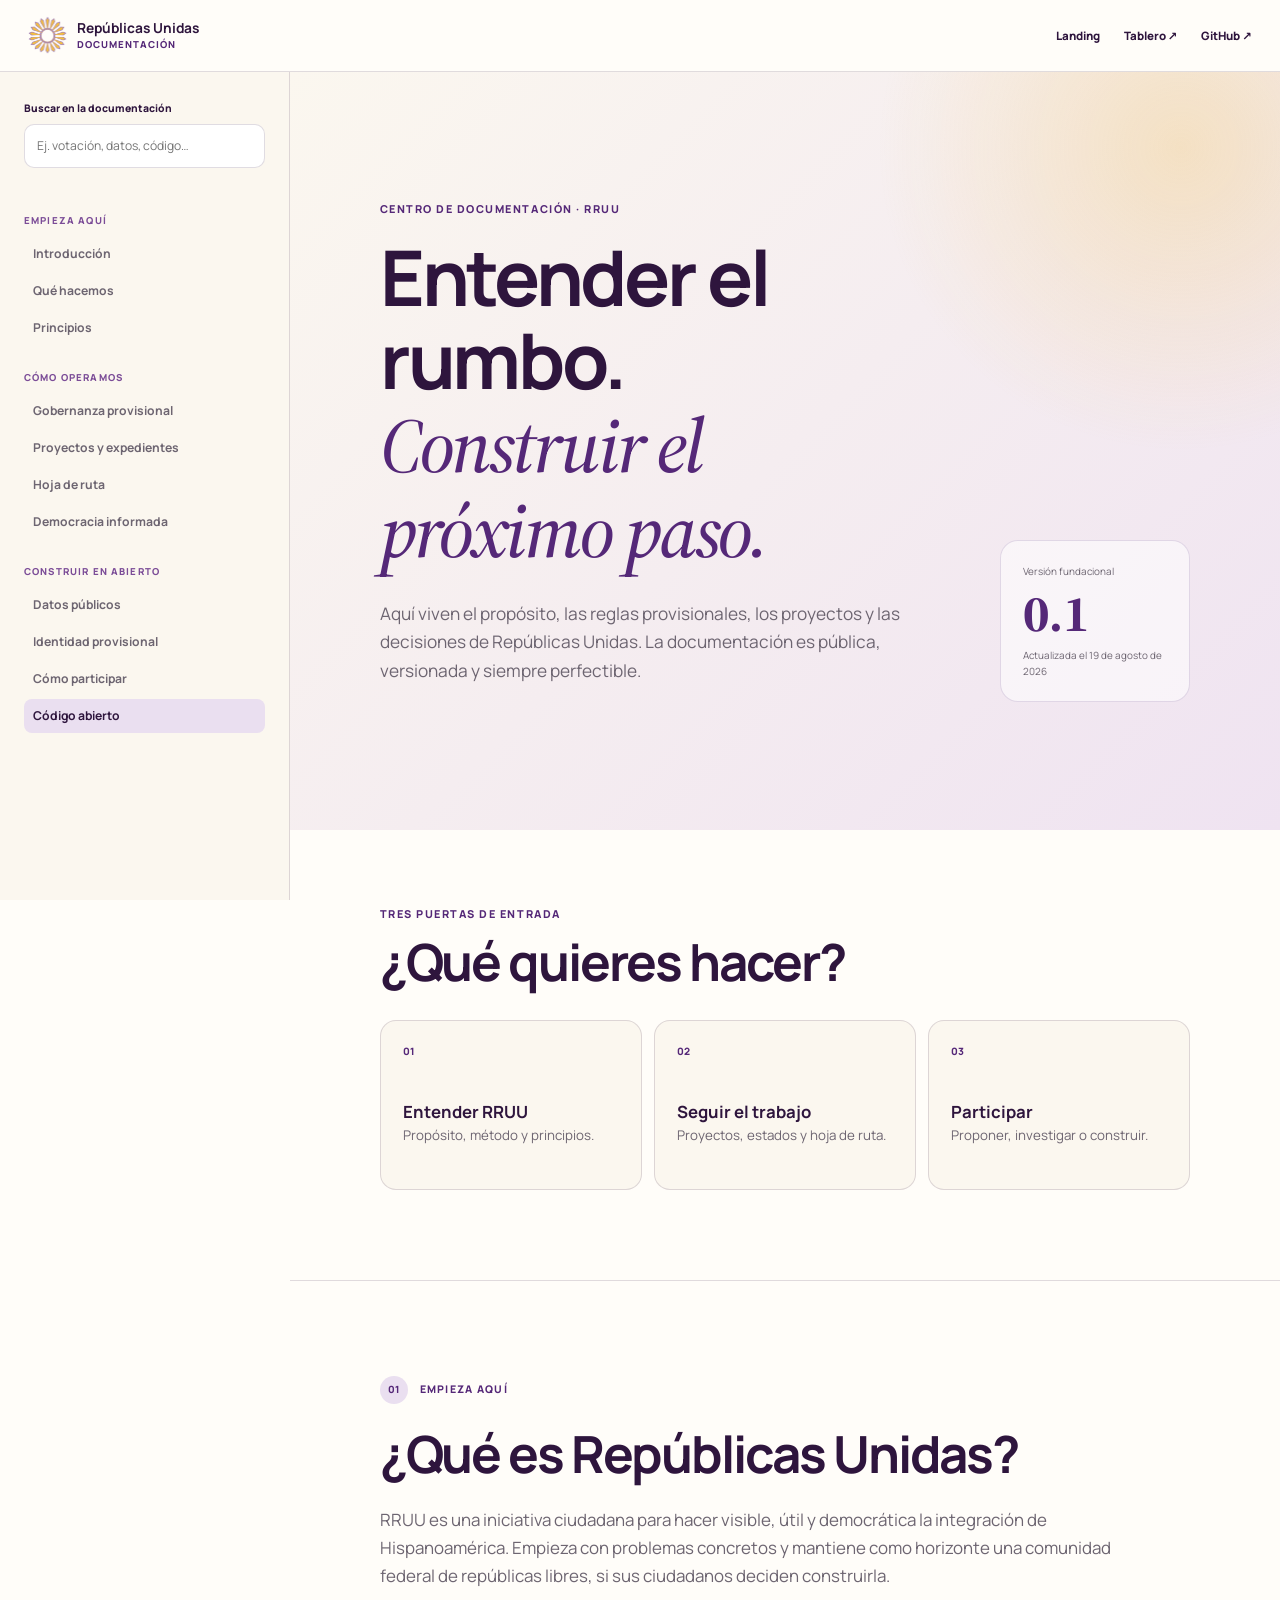
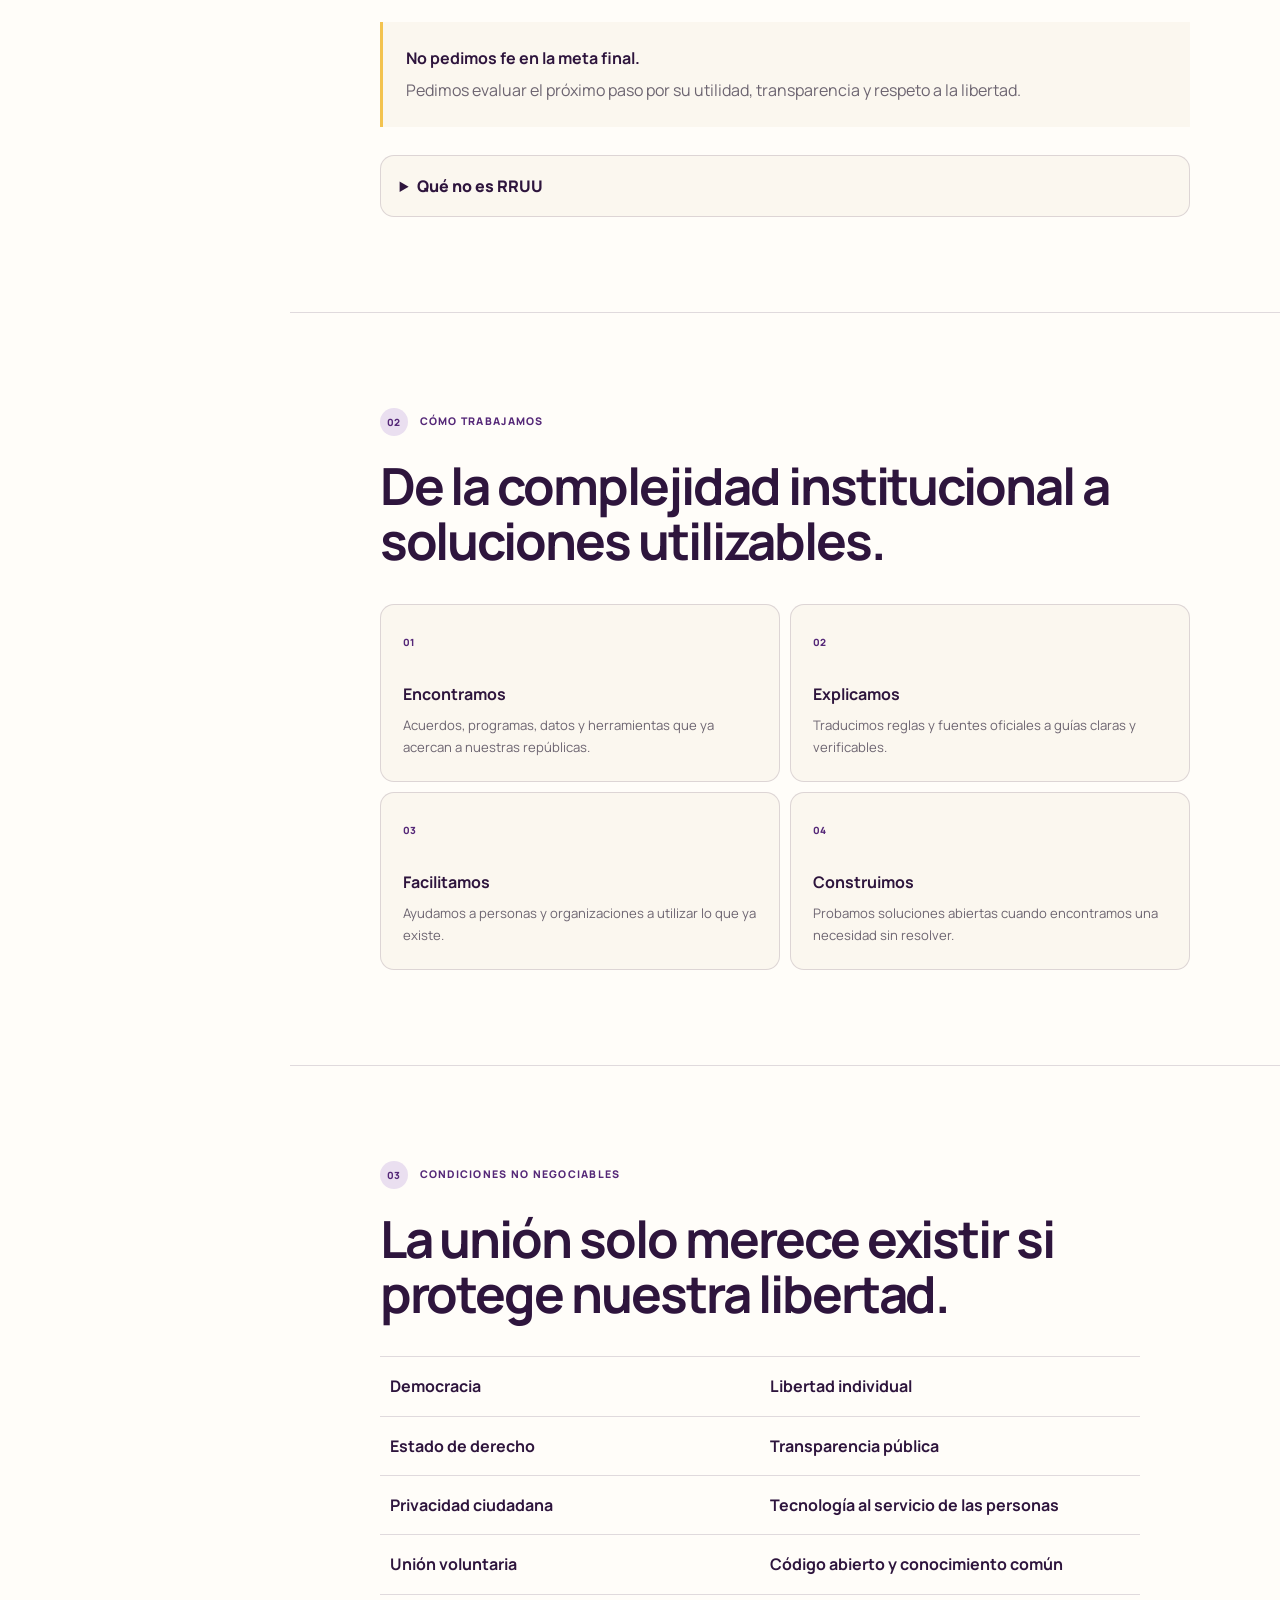
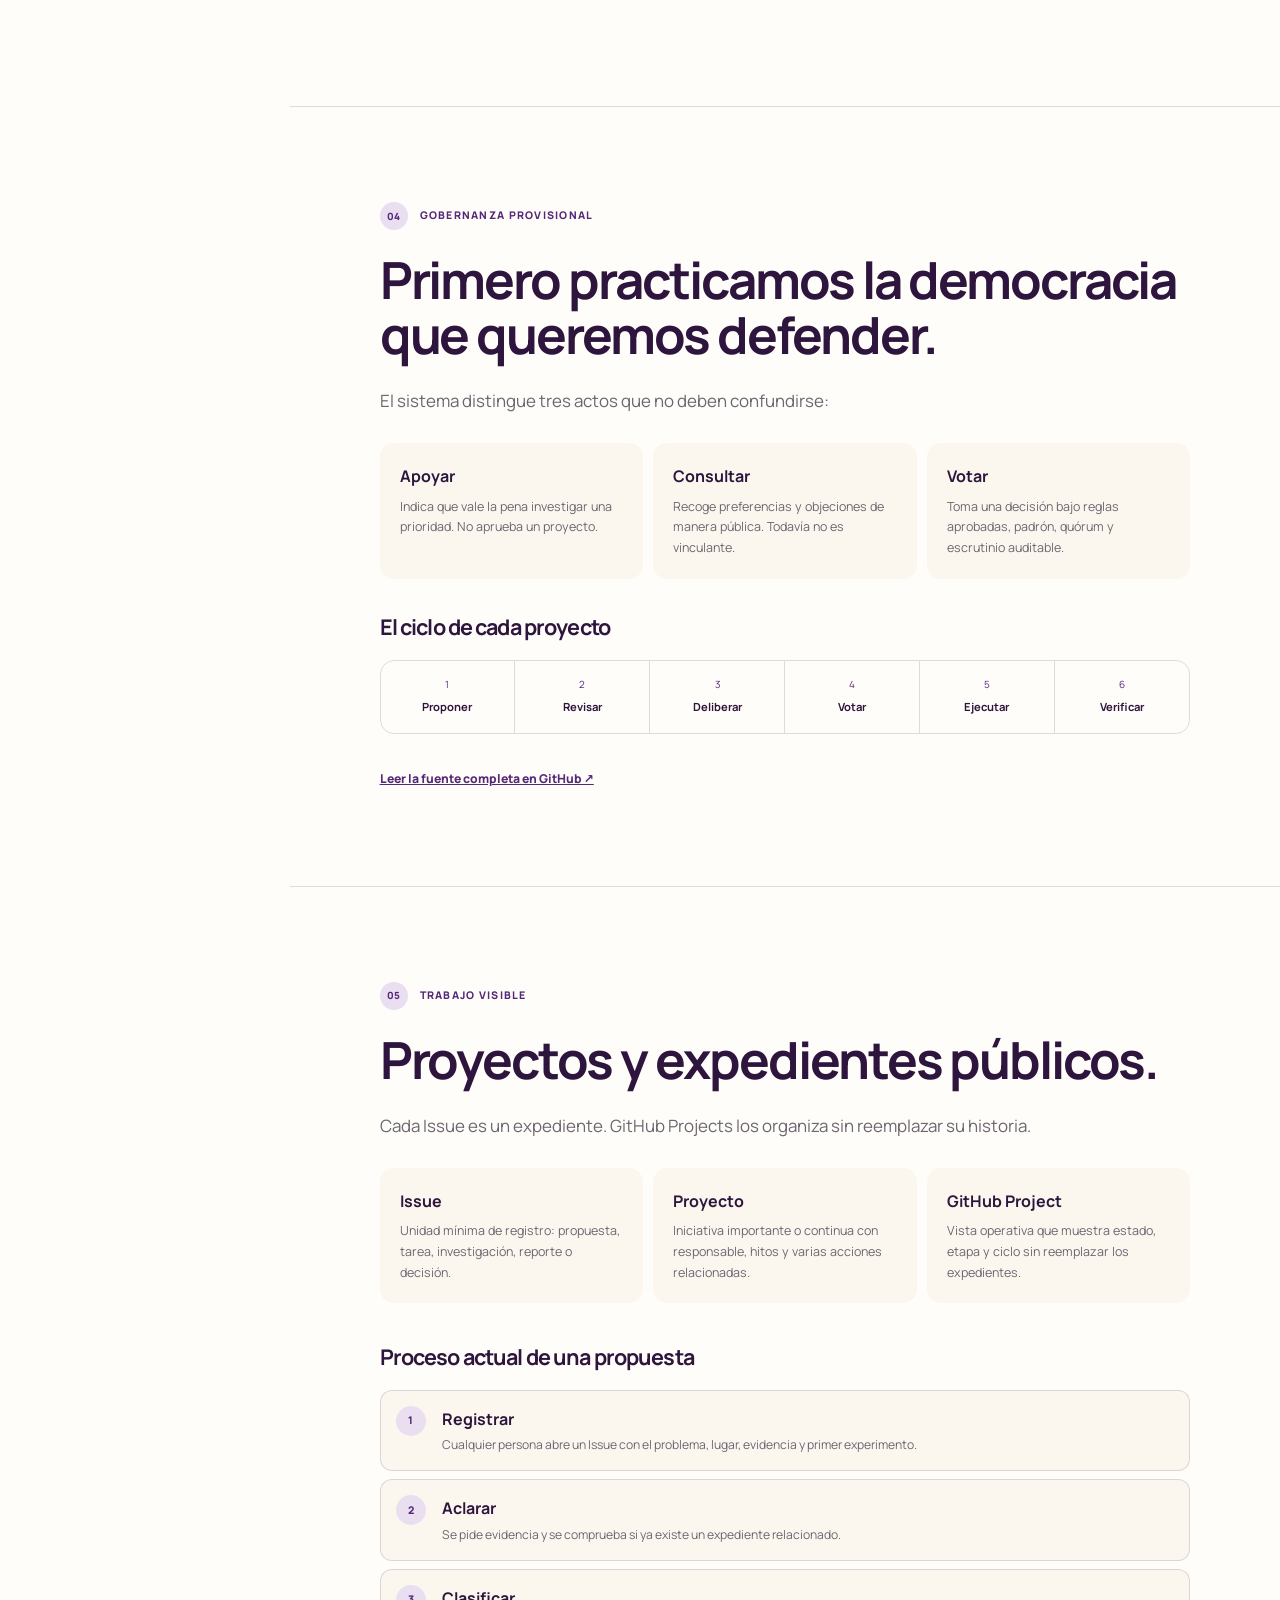
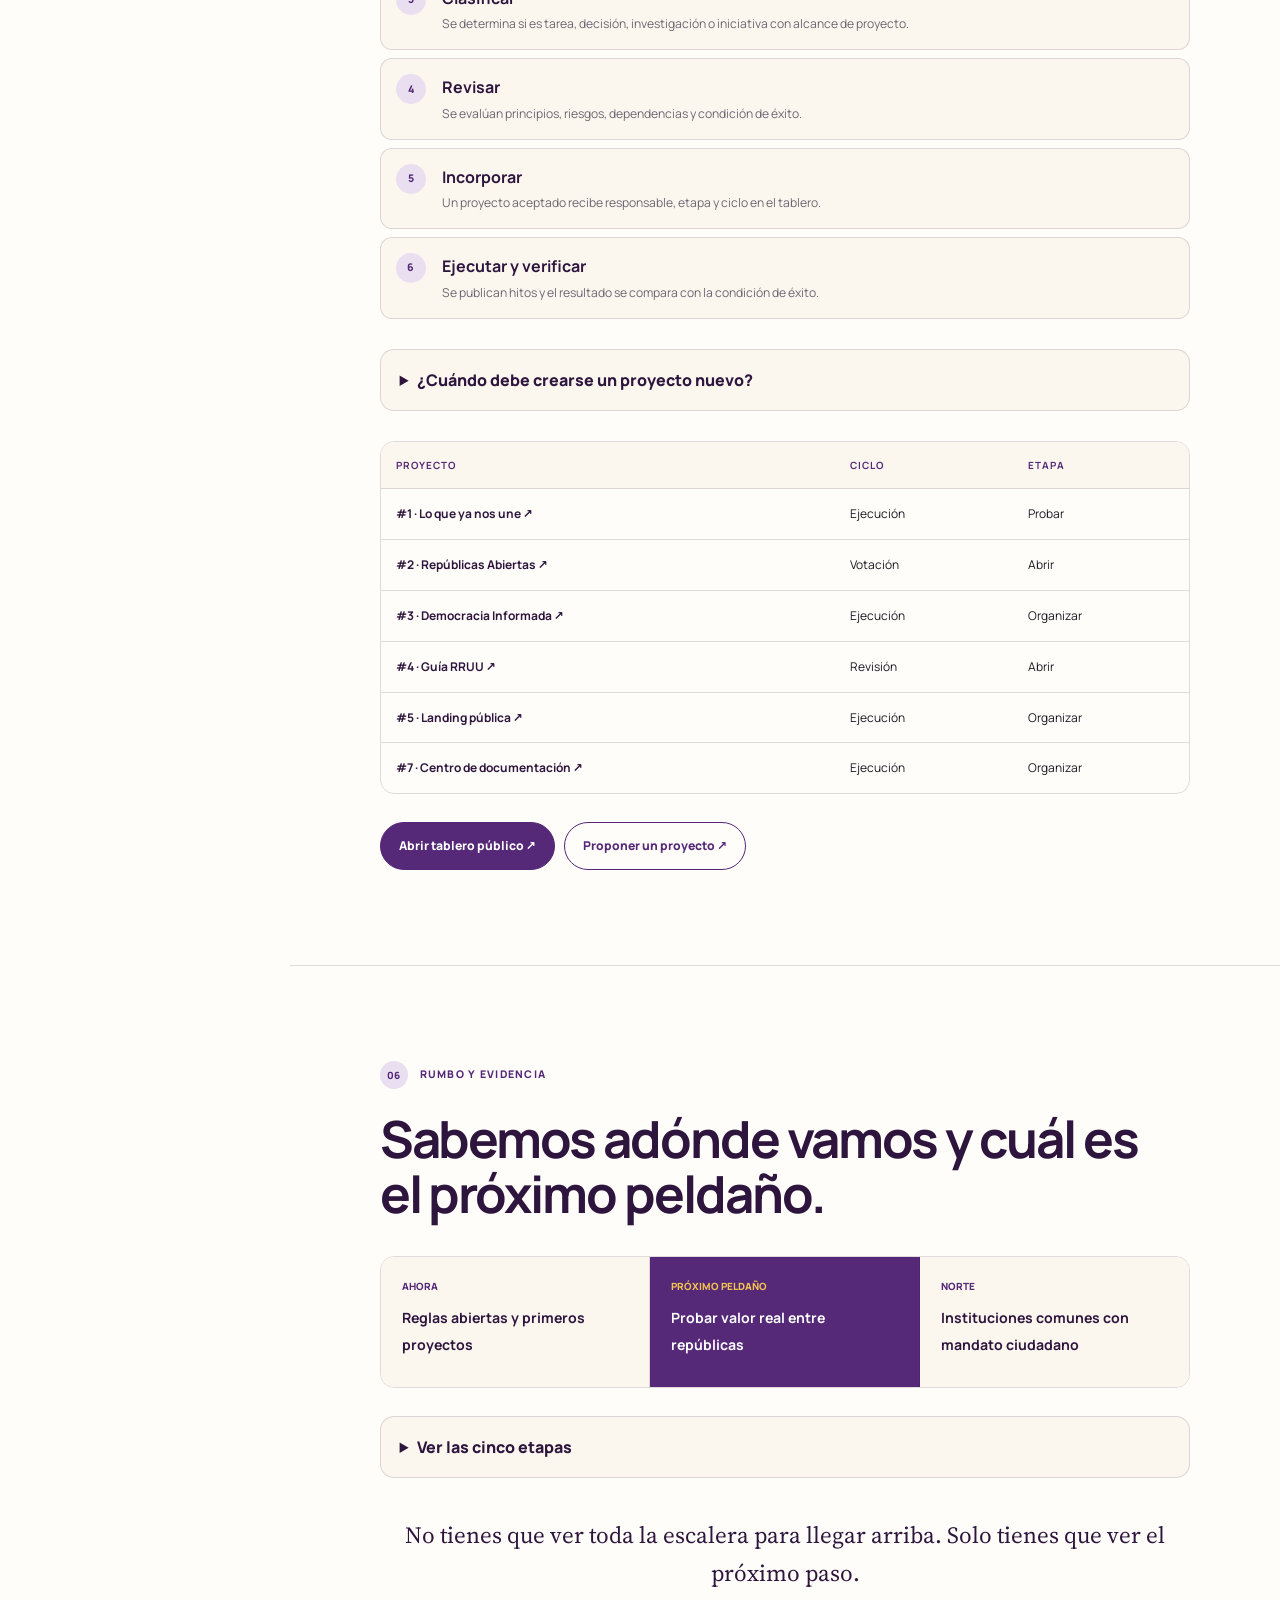
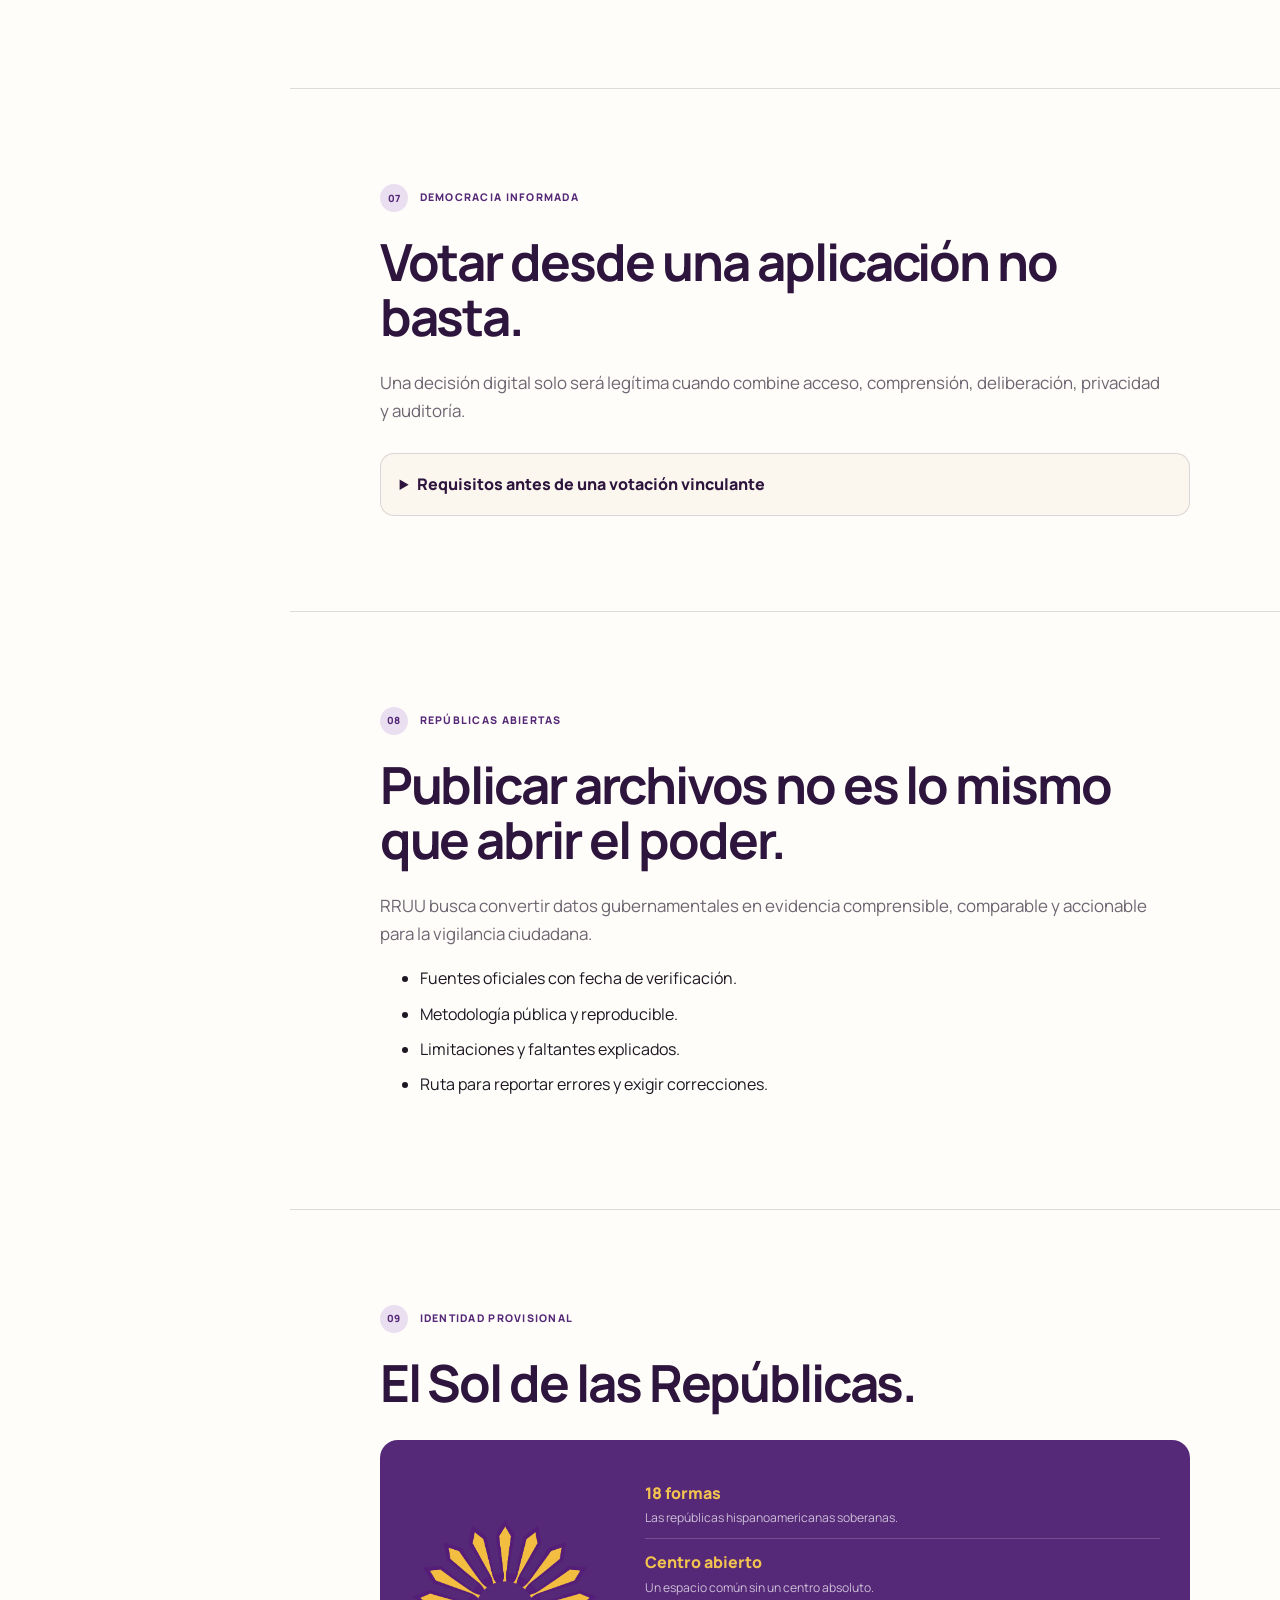
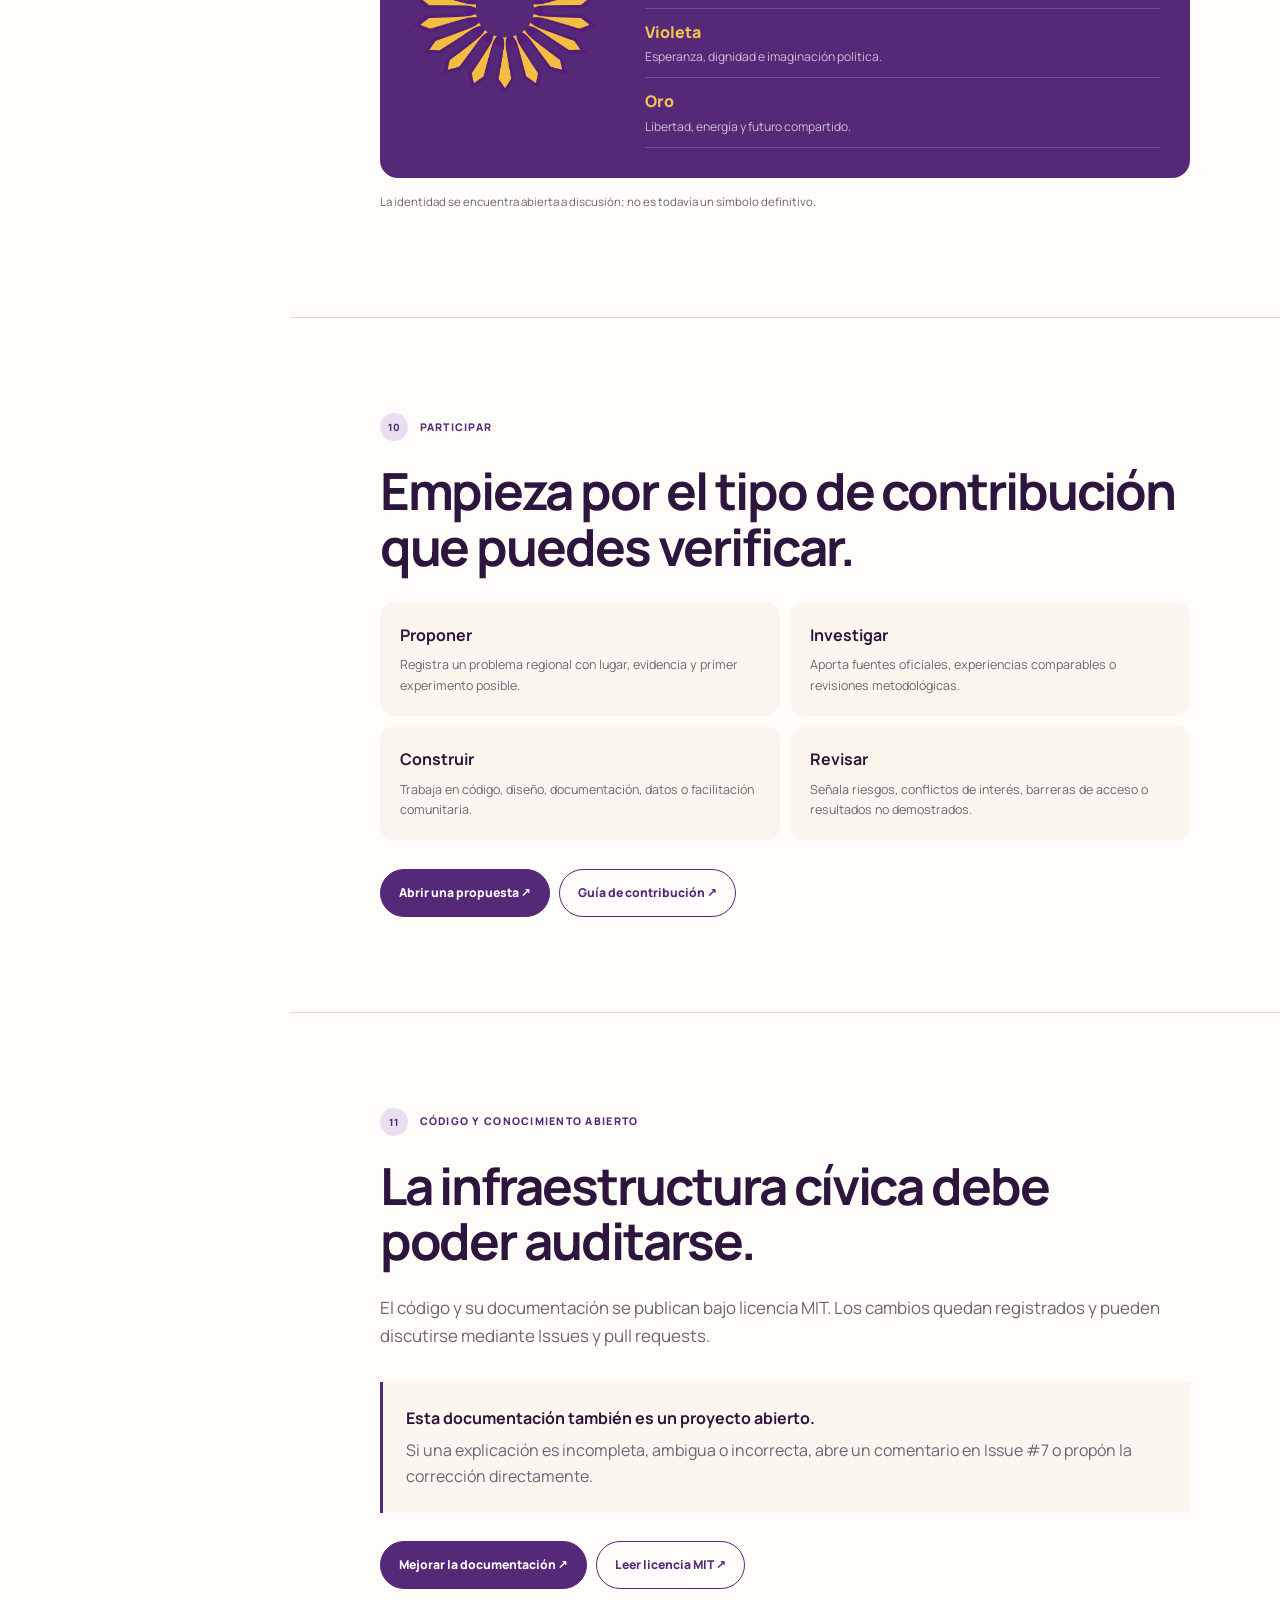
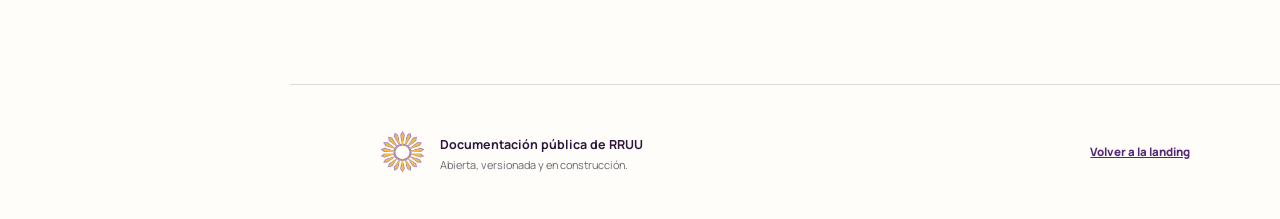
==== docs/index.html @ 78703eac "Publicar centro documental y proceso de propuestas" ====
<!doctype html>
<html lang="es">
  <head>
    <meta charset="UTF-8" />
    <meta name="viewport" content="width=device-width, initial-scale=1.0" />
    <meta name="description" content="Documentación pública de Repúblicas Unidas: propósito, gobernanza, proyectos, hoja de ruta y formas de participar." />
    <meta name="theme-color" content="#552878" />
    <title>Documentación — Repúblicas Unidas</title>
    <link rel="icon" href="../assets/sol-de-las-republicas.png" />
    <link rel="preconnect" href="https://fonts.googleapis.com" />
    <link rel="preconnect" href="https://fonts.gstatic.com" crossorigin />
    <link href="https://fonts.googleapis.com/css2?family=Manrope:wght@400;500;600;700;800&family=Source+Serif+4:opsz,wght@8..60,500;8..60,600&display=swap" rel="stylesheet" />
    <link rel="stylesheet" href="styles.css" />
  </head>
  <body>
    <a class="skip-link" href="#documento">Saltar a la documentación</a>

    <header class="docs-header">
      <a class="brand" href="../" aria-label="Repúblicas Unidas, volver al inicio">
        <img src="../assets/sol-de-las-republicas.png" alt="" />
        <span><strong>Repúblicas Unidas</strong><small>Documentación</small></span>
      </a>
      <nav aria-label="Enlaces globales">
        <a href="../">Landing</a>
        <a href="https://github.com/orgs/republicasunidas/projects/2" target="_blank" rel="noreferrer">Tablero ↗</a>
        <a href="https://github.com/republicasunidas/republicas-unidas" target="_blank" rel="noreferrer">GitHub ↗</a>
      </nav>
    </header>

    <div class="docs-layout">
      <aside class="docs-sidebar" aria-label="Navegación de documentación">
        <label class="search-box" for="docs-search">
          <span>Buscar en la documentación</span>
          <input id="docs-search" type="search" placeholder="Ej. votación, datos, código…" autocomplete="off" />
        </label>
        <p class="search-status" data-search-status aria-live="polite"></p>

        <button class="docs-nav-toggle" type="button" aria-expanded="false" aria-controls="docs-nav">Explorar temas <span>⌄</span></button>

        <nav id="docs-nav" class="docs-nav">
          <div>
            <span>Empieza aquí</span>
            <a href="#introduccion">Introducción</a>
            <a href="#metodo">Qué hacemos</a>
            <a href="#principios">Principios</a>
          </div>
          <div>
            <span>Cómo operamos</span>
            <a href="#gobernanza">Gobernanza provisional</a>
            <a href="#proyectos">Proyectos y expedientes</a>
            <a href="#hoja-ruta">Hoja de ruta</a>
            <a href="#democracia">Democracia informada</a>
          </div>
          <div>
            <span>Construir en abierto</span>
            <a href="#datos">Datos públicos</a>
            <a href="#identidad">Identidad provisional</a>
            <a href="#participar">Cómo participar</a>
            <a href="#codigo-abierto">Código abierto</a>
          </div>
        </nav>
      </aside>

      <main id="documento" class="docs-main">
        <section class="docs-hero">
          <div>
            <p class="eyebrow">Centro de documentación · RRUU</p>
            <h1>Entender el rumbo.<br /><em>Construir el próximo paso.</em></h1>
            <p>
              Aquí viven el propósito, las reglas provisionales, los proyectos y las decisiones de
              Repúblicas Unidas. La documentación es pública, versionada y siempre perfectible.
            </p>
          </div>
          <div class="docs-version">
            <span>Versión fundacional</span>
            <strong>0.1</strong>
            <small>Actualizada el 19 de agosto de 2026</small>
          </div>
        </section>

        <section class="quick-start" aria-labelledby="quick-title">
          <div class="section-heading">
            <p class="eyebrow">Tres puertas de entrada</p>
            <h2 id="quick-title">¿Qué quieres hacer?</h2>
          </div>
          <div class="quick-grid">
            <a href="#introduccion"><span>01</span><strong>Entender RRUU</strong><small>Propósito, método y principios.</small></a>
            <a href="#proyectos"><span>02</span><strong>Seguir el trabajo</strong><small>Proyectos, estados y hoja de ruta.</small></a>
            <a href="#participar"><span>03</span><strong>Participar</strong><small>Proponer, investigar o construir.</small></a>
          </div>
        </section>

        <div class="no-results" data-no-results hidden>
          <strong>No encontramos ese término.</strong>
          <p>Prueba con “proyectos”, “votación”, “datos”, “libertad” o “GitHub”.</p>
        </div>

        <article id="introduccion" class="doc-section" data-doc-section>
          <div class="doc-kicker"><span>01</span><p>Empieza aquí</p></div>
          <h2>¿Qué es Repúblicas Unidas?</h2>
          <p class="doc-lede">
            RRUU es una iniciativa ciudadana para hacer visible, útil y democrática la integración
            de Hispanoamérica. Empieza con problemas concretos y mantiene como horizonte una
            comunidad federal de repúblicas libres, si sus ciudadanos deciden construirla.
          </p>
          <div class="callout">
            <strong>No pedimos fe en la meta final.</strong>
            <p>Pedimos evaluar el próximo paso por su utilidad, transparencia y respeto a la libertad.</p>
          </div>
          <details>
            <summary>Qué no es RRUU</summary>
            <div>
              <p>No es un partido político, un gobierno paralelo ni una campaña para imponer una identidad única.</p>
              <p>No pretende borrar las naciones existentes. Cualquier unión futura debe ser voluntaria, constitucional y ratificada democráticamente.</p>
            </div>
          </details>
        </article>

        <article id="metodo" class="doc-section" data-doc-section>
          <div class="doc-kicker"><span>02</span><p>Cómo trabajamos</p></div>
          <h2>De la complejidad institucional a soluciones utilizables.</h2>
          <div class="method-list">
            <div><span>01</span><strong>Encontramos</strong><p>Acuerdos, programas, datos y herramientas que ya acercan a nuestras repúblicas.</p></div>
            <div><span>02</span><strong>Explicamos</strong><p>Traducimos reglas y fuentes oficiales a guías claras y verificables.</p></div>
            <div><span>03</span><strong>Facilitamos</strong><p>Ayudamos a personas y organizaciones a utilizar lo que ya existe.</p></div>
            <div><span>04</span><strong>Construimos</strong><p>Probamos soluciones abiertas cuando encontramos una necesidad sin resolver.</p></div>
          </div>
        </article>

        <article id="principios" class="doc-section" data-doc-section>
          <div class="doc-kicker"><span>03</span><p>Condiciones no negociables</p></div>
          <h2>La unión solo merece existir si protege nuestra libertad.</h2>
          <ul class="principle-grid">
            <li>Democracia</li><li>Libertad individual</li><li>Estado de derecho</li>
            <li>Transparencia pública</li><li>Privacidad ciudadana</li>
            <li>Tecnología al servicio de las personas</li><li>Unión voluntaria</li>
            <li>Código abierto y conocimiento común</li>
          </ul>
        </article>

        <article id="gobernanza" class="doc-section" data-doc-section>
          <div class="doc-kicker"><span>04</span><p>Gobernanza provisional</p></div>
          <h2>Primero practicamos la democracia que queremos defender.</h2>
          <p class="doc-lede">El sistema distingue tres actos que no deben confundirse:</p>
          <div class="definition-grid">
            <div><strong>Apoyar</strong><p>Indica que vale la pena investigar una prioridad. No aprueba un proyecto.</p></div>
            <div><strong>Consultar</strong><p>Recoge preferencias y objeciones de manera pública. Todavía no es vinculante.</p></div>
            <div><strong>Votar</strong><p>Toma una decisión bajo reglas aprobadas, padrón, quórum y escrutinio auditable.</p></div>
          </div>
          <h3>El ciclo de cada proyecto</h3>
          <ol class="lifecycle">
            <li><span>1</span><strong>Proponer</strong></li><li><span>2</span><strong>Revisar</strong></li>
            <li><span>3</span><strong>Deliberar</strong></li><li><span>4</span><strong>Votar</strong></li>
            <li><span>5</span><strong>Ejecutar</strong></li><li><span>6</span><strong>Verificar</strong></li>
          </ol>
          <a class="source-link" href="https://github.com/republicasunidas/republicas-unidas/blob/main/GOVERNANCE.md" target="_blank" rel="noreferrer">Leer la fuente completa en GitHub ↗</a>
        </article>

        <article id="proyectos" class="doc-section" data-doc-section>
          <div class="doc-kicker"><span>05</span><p>Trabajo visible</p></div>
          <h2>Proyectos y expedientes públicos.</h2>
          <p class="doc-lede">Cada Issue es un expediente. GitHub Projects los organiza sin reemplazar su historia.</p>
          <div class="definition-grid project-definitions">
            <div><strong>Issue</strong><p>Unidad mínima de registro: propuesta, tarea, investigación, reporte o decisión.</p></div>
            <div><strong>Proyecto</strong><p>Iniciativa importante o continua con responsable, hitos y varias acciones relacionadas.</p></div>
            <div><strong>GitHub Project</strong><p>Vista operativa que muestra estado, etapa y ciclo sin reemplazar los expedientes.</p></div>
          </div>
          <h3>Proceso actual de una propuesta</h3>
          <ol class="proposal-process">
            <li><span>1</span><div><strong>Registrar</strong><p>Cualquier persona abre un Issue con el problema, lugar, evidencia y primer experimento.</p></div></li>
            <li><span>2</span><div><strong>Aclarar</strong><p>Se pide evidencia y se comprueba si ya existe un expediente relacionado.</p></div></li>
            <li><span>3</span><div><strong>Clasificar</strong><p>Se determina si es tarea, decisión, investigación o iniciativa con alcance de proyecto.</p></div></li>
            <li><span>4</span><div><strong>Revisar</strong><p>Se evalúan principios, riesgos, dependencias y condición de éxito.</p></div></li>
            <li><span>5</span><div><strong>Incorporar</strong><p>Un proyecto aceptado recibe responsable, etapa y ciclo en el tablero.</p></div></li>
            <li><span>6</span><div><strong>Ejecutar y verificar</strong><p>Se publican hitos y el resultado se compara con la condición de éxito.</p></div></li>
          </ol>
          <details>
            <summary>¿Cuándo debe crearse un proyecto nuevo?</summary>
            <div>
              <p><strong>Sí:</strong> cuando la iniciativa es importante o continua, reúne varias tareas o participantes, requiere coordinación o mantenimiento, o debe formar parte visible de la hoja de ruta.</p>
              <p><strong>No:</strong> para una corrección editorial, un error aislado, una pregunta pequeña o una mejora de una sola entrega. Ese trabajo permanece como Issue o sub-issue del proyecto existente.</p>
              <p>El número automático del Issue es el identificador público. No usamos una numeración paralela.</p>
            </div>
          </details>
          <div class="project-table-wrap">
            <table>
              <thead><tr><th>Proyecto</th><th>Ciclo</th><th>Etapa</th></tr></thead>
              <tbody>
                <tr><td><a href="https://github.com/republicasunidas/republicas-unidas/issues/1" target="_blank" rel="noreferrer">#1 · Lo que ya nos une ↗</a></td><td>Ejecución</td><td>Probar</td></tr>
                <tr><td><a href="https://github.com/republicasunidas/republicas-unidas/issues/2" target="_blank" rel="noreferrer">#2 · Repúblicas Abiertas ↗</a></td><td>Votación</td><td>Abrir</td></tr>
                <tr><td><a href="https://github.com/republicasunidas/republicas-unidas/issues/3" target="_blank" rel="noreferrer">#3 · Democracia Informada ↗</a></td><td>Ejecución</td><td>Organizar</td></tr>
                <tr><td><a href="https://github.com/republicasunidas/republicas-unidas/issues/4" target="_blank" rel="noreferrer">#4 · Guía RRUU ↗</a></td><td>Revisión</td><td>Abrir</td></tr>
                <tr><td><a href="https://github.com/republicasunidas/republicas-unidas/issues/5" target="_blank" rel="noreferrer">#5 · Landing pública ↗</a></td><td>Ejecución</td><td>Organizar</td></tr>
                <tr><td><a href="https://github.com/republicasunidas/republicas-unidas/issues/7" target="_blank" rel="noreferrer">#7 · Centro de documentación ↗</a></td><td>Ejecución</td><td>Organizar</td></tr>
              </tbody>
            </table>
          </div>
          <div class="doc-actions">
            <a class="button primary" href="https://github.com/orgs/republicasunidas/projects/2" target="_blank" rel="noreferrer">Abrir tablero público ↗</a>
            <a class="button secondary" href="https://github.com/republicasunidas/republicas-unidas/issues/new?template=project-proposal.yml" target="_blank" rel="noreferrer">Proponer un proyecto ↗</a>
          </div>
        </article>

        <article id="hoja-ruta" class="doc-section" data-doc-section>
          <div class="doc-kicker"><span>06</span><p>Rumbo y evidencia</p></div>
          <h2>Sabemos adónde vamos y cuál es el próximo peldaño.</h2>
          <div class="direction-strip">
            <div><span>Ahora</span><strong>Reglas abiertas y primeros proyectos</strong></div>
            <div><span>Próximo peldaño</span><strong>Probar valor real entre repúblicas</strong></div>
            <div><span>Norte</span><strong>Instituciones comunes con mandato ciudadano</strong></div>
          </div>
          <details>
            <summary>Ver las cinco etapas</summary>
            <div class="stage-list">
              <p><strong>1 · Organizar.</strong> Comunidad, reglas y primera decisión verificable.</p>
              <p><strong>2 · Probar.</strong> Integración práctica que personas reales puedan utilizar.</p>
              <p><strong>3 · Abrir.</strong> Datos y tecnología convertidos en infraestructura cívica.</p>
              <p><strong>4 · Conectar.</strong> Equipos, corredores e instituciones adoptando soluciones probadas.</p>
              <p><strong>5 · Decidir.</strong> Los ciudadanos deciden libremente cuánto quieren compartir.</p>
            </div>
          </details>
          <blockquote>No tienes que ver toda la escalera para llegar arriba. Solo tienes que ver el próximo paso.</blockquote>
        </article>

        <article id="democracia" class="doc-section" data-doc-section>
          <div class="doc-kicker"><span>07</span><p>Democracia informada</p></div>
          <h2>Votar desde una aplicación no basta.</h2>
          <p class="doc-lede">Una decisión digital solo será legítima cuando combine acceso, comprensión, deliberación, privacidad y auditoría.</p>
          <details>
            <summary>Requisitos antes de una votación vinculante</summary>
            <ul>
              <li>Definición pública de quién puede votar.</li>
              <li>Identidad verificable con mínima exposición de datos.</li>
              <li>Informe neutral sobre alcance, alternativas, costos y riesgos.</li>
              <li>Periodo de deliberación y mecanismo de apelación.</li>
              <li>Quórum, umbral y fecha de cierre conocidos de antemano.</li>
              <li>Escrutinio auditable y publicación de resultados agregados.</li>
            </ul>
          </details>
        </article>

        <article id="datos" class="doc-section" data-doc-section>
          <div class="doc-kicker"><span>08</span><p>Repúblicas Abiertas</p></div>
          <h2>Publicar archivos no es lo mismo que abrir el poder.</h2>
          <p class="doc-lede">RRUU busca convertir datos gubernamentales en evidencia comprensible, comparable y accionable para la vigilancia ciudadana.</p>
          <ul>
            <li>Fuentes oficiales con fecha de verificación.</li>
            <li>Metodología pública y reproducible.</li>
            <li>Limitaciones y faltantes explicados.</li>
            <li>Ruta para reportar errores y exigir correcciones.</li>
          </ul>
        </article>

        <article id="identidad" class="doc-section" data-doc-section>
          <div class="doc-kicker"><span>09</span><p>Identidad provisional</p></div>
          <h2>El Sol de las Repúblicas.</h2>
          <div class="identity-doc">
            <img src="../assets/sol-de-las-republicas.png" alt="Emblema geométrico provisional de dieciocho formas" />
            <dl>
              <div><dt>18 formas</dt><dd>Las repúblicas hispanoamericanas soberanas.</dd></div>
              <div><dt>Centro abierto</dt><dd>Un espacio común sin un centro absoluto.</dd></div>
              <div><dt>Violeta</dt><dd>Esperanza, dignidad e imaginación política.</dd></div>
              <div><dt>Oro</dt><dd>Libertad, energía y futuro compartido.</dd></div>
            </dl>
          </div>
          <p class="note">La identidad se encuentra abierta a discusión; no es todavía un símbolo definitivo.</p>
        </article>

        <article id="participar" class="doc-section" data-doc-section>
          <div class="doc-kicker"><span>10</span><p>Participar</p></div>
          <h2>Empieza por el tipo de contribución que puedes verificar.</h2>
          <div class="participation-grid">
            <div><strong>Proponer</strong><p>Registra un problema regional con lugar, evidencia y primer experimento posible.</p></div>
            <div><strong>Investigar</strong><p>Aporta fuentes oficiales, experiencias comparables o revisiones metodológicas.</p></div>
            <div><strong>Construir</strong><p>Trabaja en código, diseño, documentación, datos o facilitación comunitaria.</p></div>
            <div><strong>Revisar</strong><p>Señala riesgos, conflictos de interés, barreras de acceso o resultados no demostrados.</p></div>
          </div>
          <div class="doc-actions">
            <a class="button primary" href="https://github.com/republicasunidas/republicas-unidas/issues/new?template=project-proposal.yml" target="_blank" rel="noreferrer">Abrir una propuesta ↗</a>
            <a class="button secondary" href="https://github.com/republicasunidas/republicas-unidas/blob/main/CONTRIBUTING.md" target="_blank" rel="noreferrer">Guía de contribución ↗</a>
          </div>
        </article>

        <article id="codigo-abierto" class="doc-section" data-doc-section>
          <div class="doc-kicker"><span>11</span><p>Código y conocimiento abierto</p></div>
          <h2>La infraestructura cívica debe poder auditarse.</h2>
          <p class="doc-lede">El código y su documentación se publican bajo licencia MIT. Los cambios quedan registrados y pueden discutirse mediante Issues y pull requests.</p>
          <div class="callout source-callout">
            <strong>Esta documentación también es un proyecto abierto.</strong>
            <p>Si una explicación es incompleta, ambigua o incorrecta, abre un comentario en Issue #7 o propón la corrección directamente.</p>
          </div>
          <div class="doc-actions">
            <a class="button primary" href="https://github.com/republicasunidas/republicas-unidas/issues/7" target="_blank" rel="noreferrer">Mejorar la documentación ↗</a>
            <a class="button secondary" href="https://github.com/republicasunidas/republicas-unidas/blob/main/LICENSE" target="_blank" rel="noreferrer">Leer licencia MIT ↗</a>
          </div>
        </article>

        <footer class="docs-footer">
          <img src="../assets/sol-de-las-republicas.png" alt="" />
          <div><strong>Documentación pública de RRUU</strong><p>Abierta, versionada y en construcción.</p></div>
          <a href="../">Volver a la landing</a>
        </footer>
      </main>
    </div>

    <script src="script.js"></script>
  </body>
</html>
---- docs/styles.css ----
:root {
  --violet: #552878;
  --violet-dark: #2e153d;
  --violet-soft: #7b4c97;
  --gold: #f3c34f;
  --ivory: #fbf7ef;
  --paper: #fffdf9;
  --ink: #1c1722;
  --muted: #6d6571;
  --line: rgba(46, 21, 61, .15);
  --white: #fff;
  --sidebar: 290px;
  --header: 72px;
}

* { box-sizing: border-box; }
html { scroll-behavior: smooth; scroll-padding-top: 100px; }
body { margin: 0; background: var(--paper); color: var(--ink); font-family: "Manrope", system-ui, sans-serif; line-height: 1.65; }
a { color: inherit; }
img { max-width: 100%; display: block; }
h1, h2, h3, p { margin-top: 0; }
h1, h2, h3 { color: var(--violet-dark); line-height: 1.08; letter-spacing: -.04em; }
h1 { font-size: clamp(3rem, 6vw, 5.8rem); }
h2 { font-size: clamp(2rem, 4vw, 3.6rem); }
h3 { margin-top: 36px; font-size: 1.35rem; }

.skip-link { position: fixed; top: 10px; left: 10px; z-index: 100; padding: 10px 14px; border-radius: 8px; background: var(--gold); transform: translateY(-160%); }
.skip-link:focus { transform: translateY(0); }
.docs-header { position: fixed; z-index: 50; top: 0; left: 0; right: 0; height: var(--header); display: flex; align-items: center; justify-content: space-between; padding: 0 28px; border-bottom: 1px solid var(--line); background: rgba(255,253,249,.94); backdrop-filter: blur(16px); }
.brand { display: flex; align-items: center; gap: 10px; text-decoration: none; }
.brand img { width: 39px; height: 39px; object-fit: contain; }
.brand span { display: grid; line-height: 1.05; }
.brand strong { color: var(--violet-dark); font-size: .86rem; }
.brand small { margin-top: 4px; color: var(--violet); font-size: .6rem; font-weight: 800; letter-spacing: .1em; text-transform: uppercase; }
.docs-header nav { display: flex; align-items: center; gap: 24px; }
.docs-header nav a { color: var(--violet-dark); font-size: .72rem; font-weight: 800; text-decoration: none; }
.docs-header nav a:hover { color: var(--violet); }

.docs-layout { display: grid; grid-template-columns: var(--sidebar) minmax(0, 1fr); padding-top: var(--header); }
.docs-sidebar { position: sticky; top: var(--header); height: calc(100svh - var(--header)); padding: 28px 24px; overflow-y: auto; border-right: 1px solid var(--line); background: var(--ivory); }
.search-box span { display: block; margin-bottom: 7px; color: var(--violet-dark); font-size: .65rem; font-weight: 800; }
.search-box input { width: 100%; min-height: 44px; padding: 10px 12px; border: 1px solid var(--line); border-radius: 10px; background: var(--white); color: var(--ink); font: inherit; font-size: .76rem; }
.search-box input:focus { outline: 3px solid rgba(243,195,79,.5); border-color: var(--violet); }
.search-status { min-height: 18px; margin: 7px 0 20px; color: var(--muted); font-size: .65rem; }
.docs-nav-toggle { display: none; width: 100%; align-items: center; justify-content: space-between; min-height: 44px; padding: 10px 12px; border: 1px solid var(--line); border-radius: 10px; background: var(--white); color: var(--violet-dark); font: inherit; font-size: .74rem; font-weight: 800; }
.docs-nav { display: grid; gap: 25px; }
.docs-nav > div { display: grid; gap: 3px; }
.docs-nav span { margin-bottom: 5px; color: var(--violet-soft); font-size: .6rem; font-weight: 800; letter-spacing: .12em; text-transform: uppercase; }
.docs-nav a { padding: 7px 9px; border-radius: 8px; color: var(--muted); font-size: .76rem; font-weight: 700; text-decoration: none; }
.docs-nav a:hover, .docs-nav a.is-active { background: #eadff0; color: var(--violet-dark); }
.docs-nav a.is-hidden { display: none; }

.docs-main { min-width: 0; }
.docs-hero { display: grid; grid-template-columns: 1fr auto; align-items: end; gap: 70px; padding: clamp(80px, 10vw, 140px) clamp(28px, 7vw, 110px); background: radial-gradient(circle at 90% 10%, rgba(243,195,79,.28), transparent 27%), linear-gradient(135deg, var(--ivory), #efe3f1); }
.docs-hero > div:first-child { max-width: 900px; }
.eyebrow { color: var(--violet); font-size: .68rem; font-weight: 800; letter-spacing: .14em; text-transform: uppercase; }
.docs-hero h1 { margin: 18px 0 28px; }
.docs-hero h1 em { color: var(--violet); font-family: "Source Serif 4", Georgia, serif; font-weight: 500; }
.docs-hero > div:first-child > p:last-child { max-width: 740px; color: var(--muted); font-size: 1.08rem; }
.docs-version { width: 190px; padding: 22px; border: 1px solid rgba(85,40,120,.15); border-radius: 18px; background: rgba(255,255,255,.55); }
.docs-version span, .docs-version small { display: block; color: var(--muted); font-size: .62rem; }
.docs-version strong { display: block; margin: 8px 0; color: var(--violet); font-family: "Source Serif 4", serif; font-size: 3.2rem; line-height: 1; }

.quick-start, .doc-section, .no-results { max-width: 1040px; margin: 0 auto; padding-left: clamp(28px, 7vw, 90px); padding-right: clamp(28px, 7vw, 90px); }
.quick-start { padding-top: 75px; padding-bottom: 90px; border-bottom: 1px solid var(--line); }
.section-heading h2 { margin-bottom: 30px; }
.quick-grid { display: grid; grid-template-columns: repeat(3, 1fr); gap: 12px; }
.quick-grid a { display: grid; min-height: 170px; padding: 22px; border: 1px solid var(--line); border-radius: 16px; background: var(--ivory); text-decoration: none; transition: transform 160ms ease, border-color 160ms ease; }
.quick-grid a:hover { transform: translateY(-3px); border-color: var(--violet); }
.quick-grid span { color: var(--violet); font-size: .63rem; font-weight: 800; }
.quick-grid strong { align-self: end; color: var(--violet-dark); font-size: 1.05rem; }
.quick-grid small { color: var(--muted); }

.doc-section { padding-top: 95px; padding-bottom: 95px; border-bottom: 1px solid var(--line); }
.doc-section[hidden] { display: none; }
.doc-kicker { display: flex; align-items: center; gap: 12px; margin-bottom: 22px; }
.doc-kicker span { display: grid; place-items: center; width: 28px; height: 28px; border-radius: 50%; background: #eadff0; color: var(--violet); font-size: .62rem; font-weight: 800; }
.doc-kicker p { margin: 0; color: var(--violet); font-size: .66rem; font-weight: 800; letter-spacing: .12em; text-transform: uppercase; }
.doc-section > h2 { max-width: 800px; margin-bottom: 25px; }
.doc-lede { max-width: 780px; color: var(--muted); font-size: 1.06rem; }
.doc-section > ul { display: grid; gap: 9px; max-width: 760px; }
.callout { margin-top: 32px; padding: 23px; border-left: 3px solid var(--gold); background: var(--ivory); }
.callout strong { color: var(--violet-dark); }
.callout p { margin: 6px 0 0; color: var(--muted); }
.source-callout { border-color: var(--violet); }
details { margin-top: 28px; border: 1px solid var(--line); border-radius: 14px; background: var(--ivory); }
summary { padding: 17px 19px; color: var(--violet-dark); font-weight: 800; cursor: pointer; }
details > div, details > ul { margin: 0; padding: 0 20px 20px; color: var(--muted); }
blockquote { margin: 38px 0 0; color: var(--violet-dark); font-family: "Source Serif 4", serif; font-size: 1.45rem; text-align: center; }

.method-list { display: grid; grid-template-columns: 1fr 1fr; gap: 10px; margin-top: 35px; }
.method-list div { padding: 22px; border: 1px solid var(--line); border-radius: 14px; background: var(--ivory); }
.method-list span { color: var(--violet); font-size: .62rem; font-weight: 800; }
.method-list strong { display: block; margin: 28px 0 8px; color: var(--violet-dark); }
.method-list p { margin: 0; color: var(--muted); font-size: .82rem; }
.principle-grid { display: grid !important; grid-template-columns: 1fr 1fr; gap: 0 !important; margin-top: 35px; padding: 0; border-top: 1px solid var(--line); list-style: none; }
.principle-grid li { padding: 16px 10px; border-bottom: 1px solid var(--line); color: var(--violet-dark); font-weight: 700; }
.definition-grid, .participation-grid { display: grid; grid-template-columns: repeat(3, 1fr); gap: 10px; margin-top: 28px; }
.definition-grid div, .participation-grid div { padding: 20px; border-radius: 14px; background: var(--ivory); }
.definition-grid strong, .participation-grid strong { color: var(--violet-dark); }
.definition-grid p, .participation-grid p { margin: 7px 0 0; color: var(--muted); font-size: .78rem; }
.participation-grid { grid-template-columns: 1fr 1fr; }
.lifecycle { display: grid; grid-template-columns: repeat(6, 1fr); margin: 20px 0 30px; padding: 0; border: 1px solid var(--line); border-radius: 14px; list-style: none; overflow: hidden; }
.lifecycle li { padding: 15px 10px; border-right: 1px solid var(--line); text-align: center; }
.lifecycle li:last-child { border-right: 0; }
.lifecycle span { display: block; color: var(--violet); font-size: .62rem; }
.lifecycle strong { color: var(--violet-dark); font-size: .7rem; }
.source-link { color: var(--violet); font-size: .76rem; font-weight: 800; }
.project-table-wrap { margin-top: 30px; overflow-x: auto; border: 1px solid var(--line); border-radius: 14px; }
.project-definitions { margin-bottom: 42px; }
.proposal-process { display: grid; gap: 8px; margin: 20px 0 30px; padding: 0; list-style: none; }
.proposal-process li { display: grid; grid-template-columns: 34px 1fr; gap: 12px; padding: 15px; border: 1px solid var(--line); border-radius: 12px; background: var(--ivory); }
.proposal-process li > span { display: grid; place-items: center; width: 30px; height: 30px; border-radius: 50%; background: #eadff0; color: var(--violet); font-size: .66rem; font-weight: 800; }
.proposal-process strong { color: var(--violet-dark); }
.proposal-process p { margin: 3px 0 0; color: var(--muted); font-size: .76rem; }
table { width: 100%; border-collapse: collapse; min-width: 690px; }
th, td { padding: 15px; border-bottom: 1px solid var(--line); text-align: left; font-size: .75rem; }
th { background: var(--ivory); color: var(--violet); font-size: .62rem; letter-spacing: .1em; text-transform: uppercase; }
tbody tr:last-child td { border-bottom: 0; }
td a { color: var(--violet-dark); font-weight: 700; text-decoration: none; }
td a:hover { color: var(--violet); }
.doc-actions { display: flex; flex-wrap: wrap; gap: 9px; margin-top: 28px; }
.button { display: inline-flex; align-items: center; justify-content: center; min-height: 48px; padding: 12px 18px; border: 1px solid var(--violet); border-radius: 999px; font-size: .76rem; font-weight: 800; text-decoration: none; }
.button.primary { background: var(--violet); color: var(--white); }
.button.secondary { color: var(--violet); }
.direction-strip { display: grid; grid-template-columns: repeat(3, 1fr); margin-top: 34px; border: 1px solid var(--line); border-radius: 14px; overflow: hidden; }
.direction-strip div { min-height: 130px; padding: 21px; border-right: 1px solid var(--line); background: var(--ivory); }
.direction-strip div:nth-child(2) { background: var(--violet); }
.direction-strip div:last-child { border-right: 0; }
.direction-strip span { display: block; margin-bottom: 10px; color: var(--violet); font-size: .62rem; font-weight: 800; text-transform: uppercase; }
.direction-strip strong { color: var(--violet-dark); font-size: .88rem; }
.direction-strip div:nth-child(2) span { color: var(--gold); }
.direction-strip div:nth-child(2) strong { color: var(--white); }
.stage-list p { margin-bottom: 10px; }
.identity-doc { display: grid; grid-template-columns: 190px 1fr; gap: 45px; align-items: center; margin-top: 30px; padding: 30px; border-radius: 18px; background: var(--violet); }
.identity-doc dl { margin: 0; }
.identity-doc dl div { padding: 10px 0; border-bottom: 1px solid rgba(255,255,255,.18); }
.identity-doc dt { color: var(--gold); font-weight: 800; }
.identity-doc dd { margin: 2px 0 0; color: rgba(255,255,255,.7); font-size: .76rem; }
.note { margin-top: 14px; color: var(--muted); font-size: .72rem; }
.no-results { padding-top: 70px; padding-bottom: 70px; text-align: center; }
.no-results strong { color: var(--violet-dark); }
.no-results p { color: var(--muted); }
.docs-footer { max-width: 1040px; margin: 0 auto; display: grid; grid-template-columns: auto 1fr auto; align-items: center; gap: 15px; padding: 45px clamp(28px, 7vw, 90px); }
.docs-footer img { width: 45px; }
.docs-footer strong { color: var(--violet-dark); font-size: .78rem; }
.docs-footer p { margin: 0; color: var(--muted); font-size: .68rem; }
.docs-footer a { color: var(--violet); font-size: .72rem; font-weight: 800; }

@media (max-width: 960px) {
  :root { --sidebar: 230px; }
  .docs-hero { grid-template-columns: 1fr; }
  .docs-version { width: auto; }
  .definition-grid { grid-template-columns: 1fr; }
  .lifecycle { grid-template-columns: repeat(3, 1fr); }
  .lifecycle li:nth-child(3) { border-right: 0; }
  .lifecycle li:nth-child(-n+3) { border-bottom: 1px solid var(--line); }
}

@media (max-width: 720px) {
  :root { --header: 64px; }
  .docs-header { padding: 0 16px; }
  .docs-header nav { gap: 12px; }
  .docs-header nav a:first-child { display: none; }
  .docs-layout { display: block; }
  .docs-sidebar { position: relative; top: 0; height: auto; padding: 18px; border-right: 0; border-bottom: 1px solid var(--line); }
  .docs-nav-toggle { display: flex; }
  .docs-nav { display: none; grid-template-columns: 1fr 1fr; margin-top: 18px; }
  .docs-nav.is-open { display: grid; }
  .docs-nav > div:last-child { grid-column: 1 / -1; }
  .docs-hero { padding-top: 70px; }
  .quick-grid, .method-list, .direction-strip { grid-template-columns: 1fr; }
  .direction-strip div { border-right: 0; border-bottom: 1px solid var(--line); }
  .direction-strip div:last-child { border-bottom: 0; }
  .identity-doc { grid-template-columns: 1fr; }
  .identity-doc img { width: 170px; margin: 0 auto; }
  .docs-footer { grid-template-columns: auto 1fr; }
  .docs-footer > a { grid-column: 2; }
}

@media (max-width: 480px) {
  .brand strong { font-size: .75rem; }
  .docs-header nav a { font-size: .64rem; }
  .docs-nav { grid-template-columns: 1fr; }
  .docs-nav > div:last-child { grid-column: auto; }
  .principle-grid, .participation-grid { grid-template-columns: 1fr; }
  .lifecycle { grid-template-columns: 1fr 1fr; }
  .lifecycle li { border-bottom: 1px solid var(--line); }
  .lifecycle li:nth-child(2n) { border-right: 0; }
  .lifecycle li:nth-last-child(-n+2) { border-bottom: 0; }
  .doc-actions { flex-direction: column; }
  .button { width: 100%; }
}

@media (prefers-reduced-motion: reduce) {
  *, *::before, *::after { scroll-behavior: auto !important; transition-duration: .01ms !important; }
}
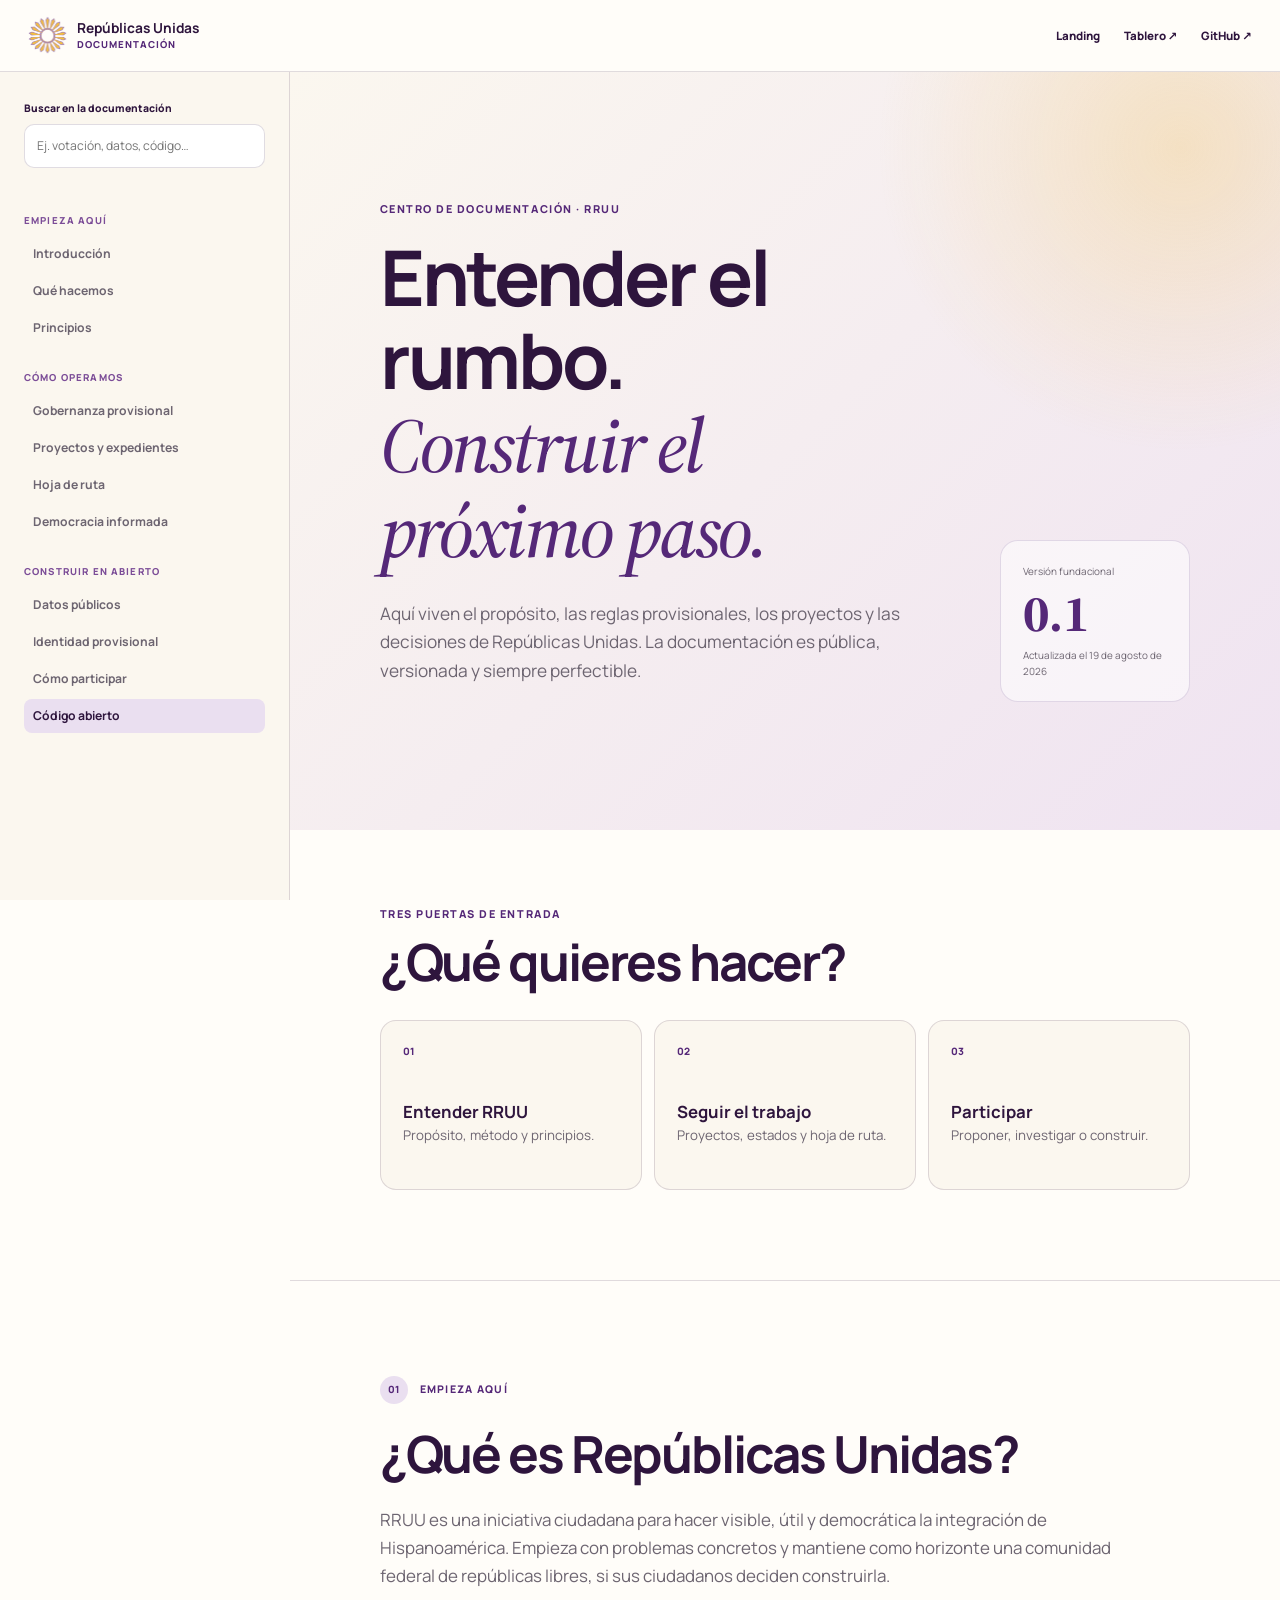
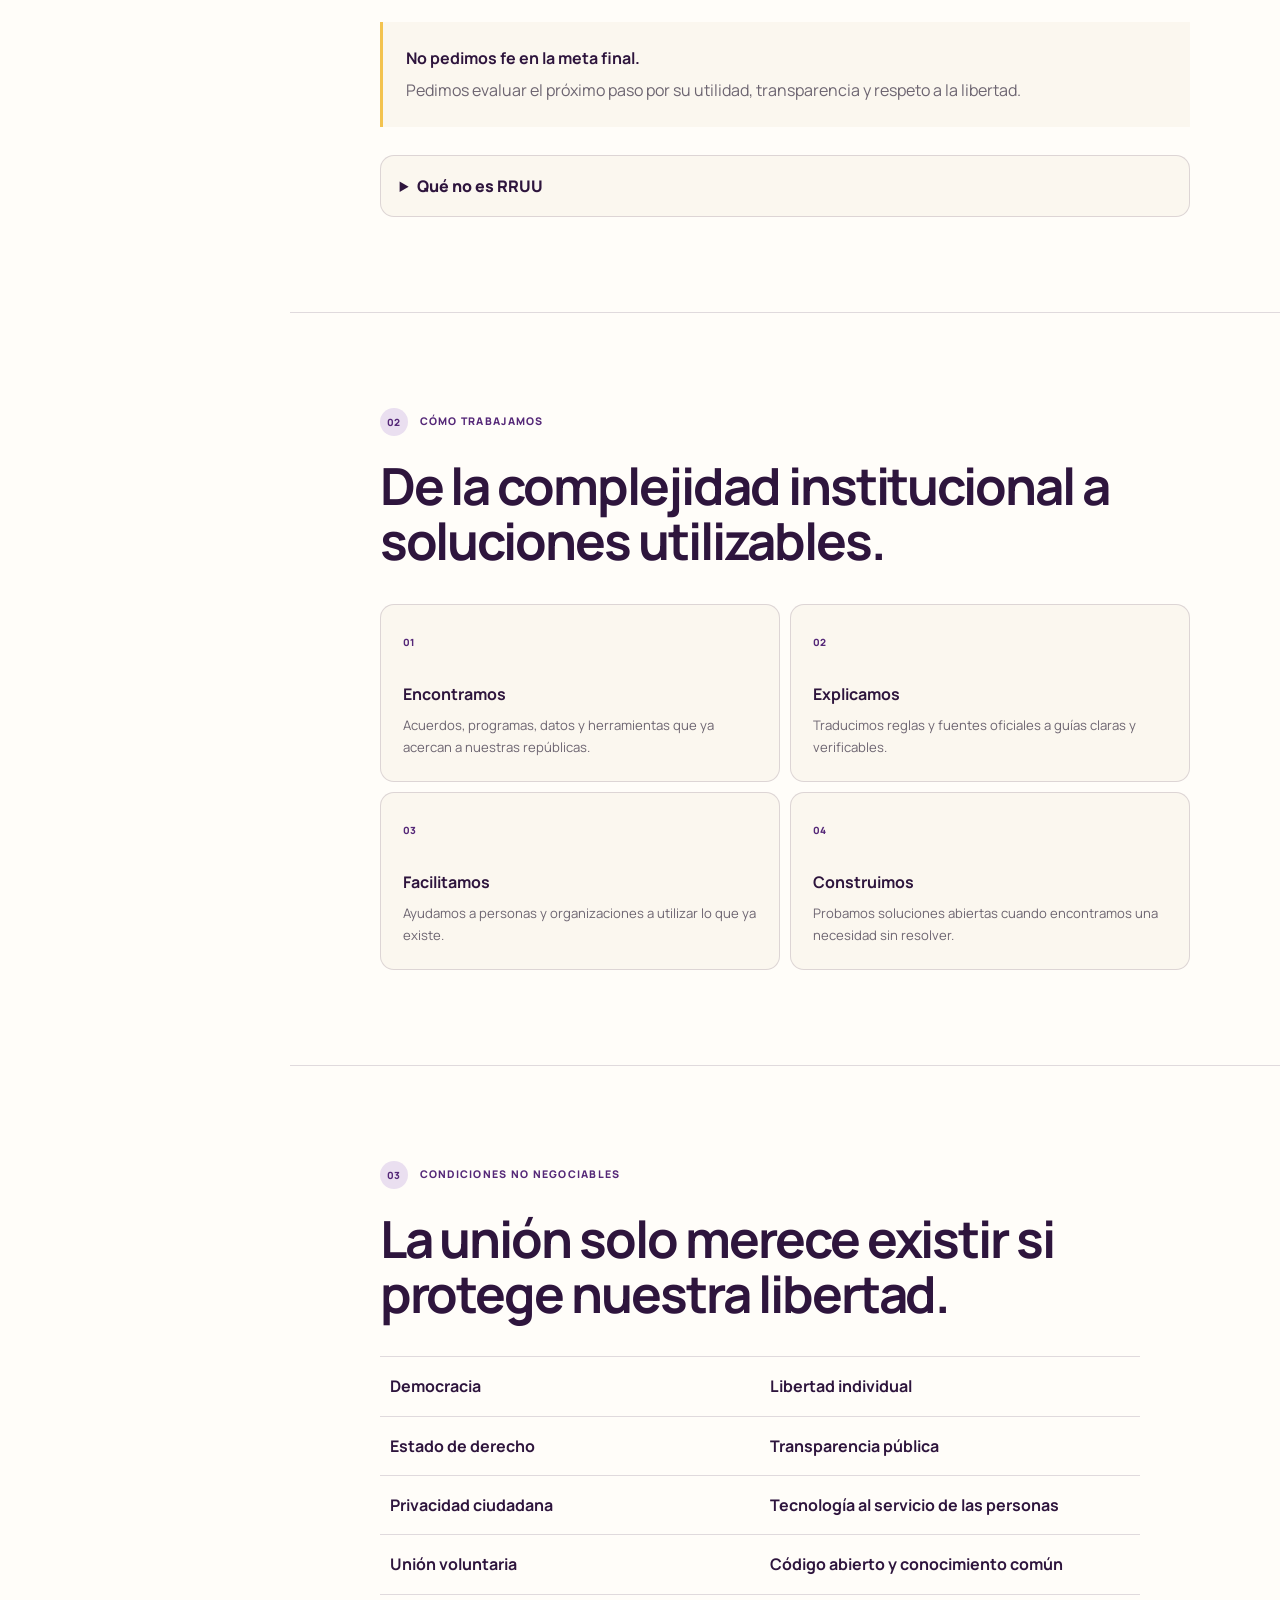
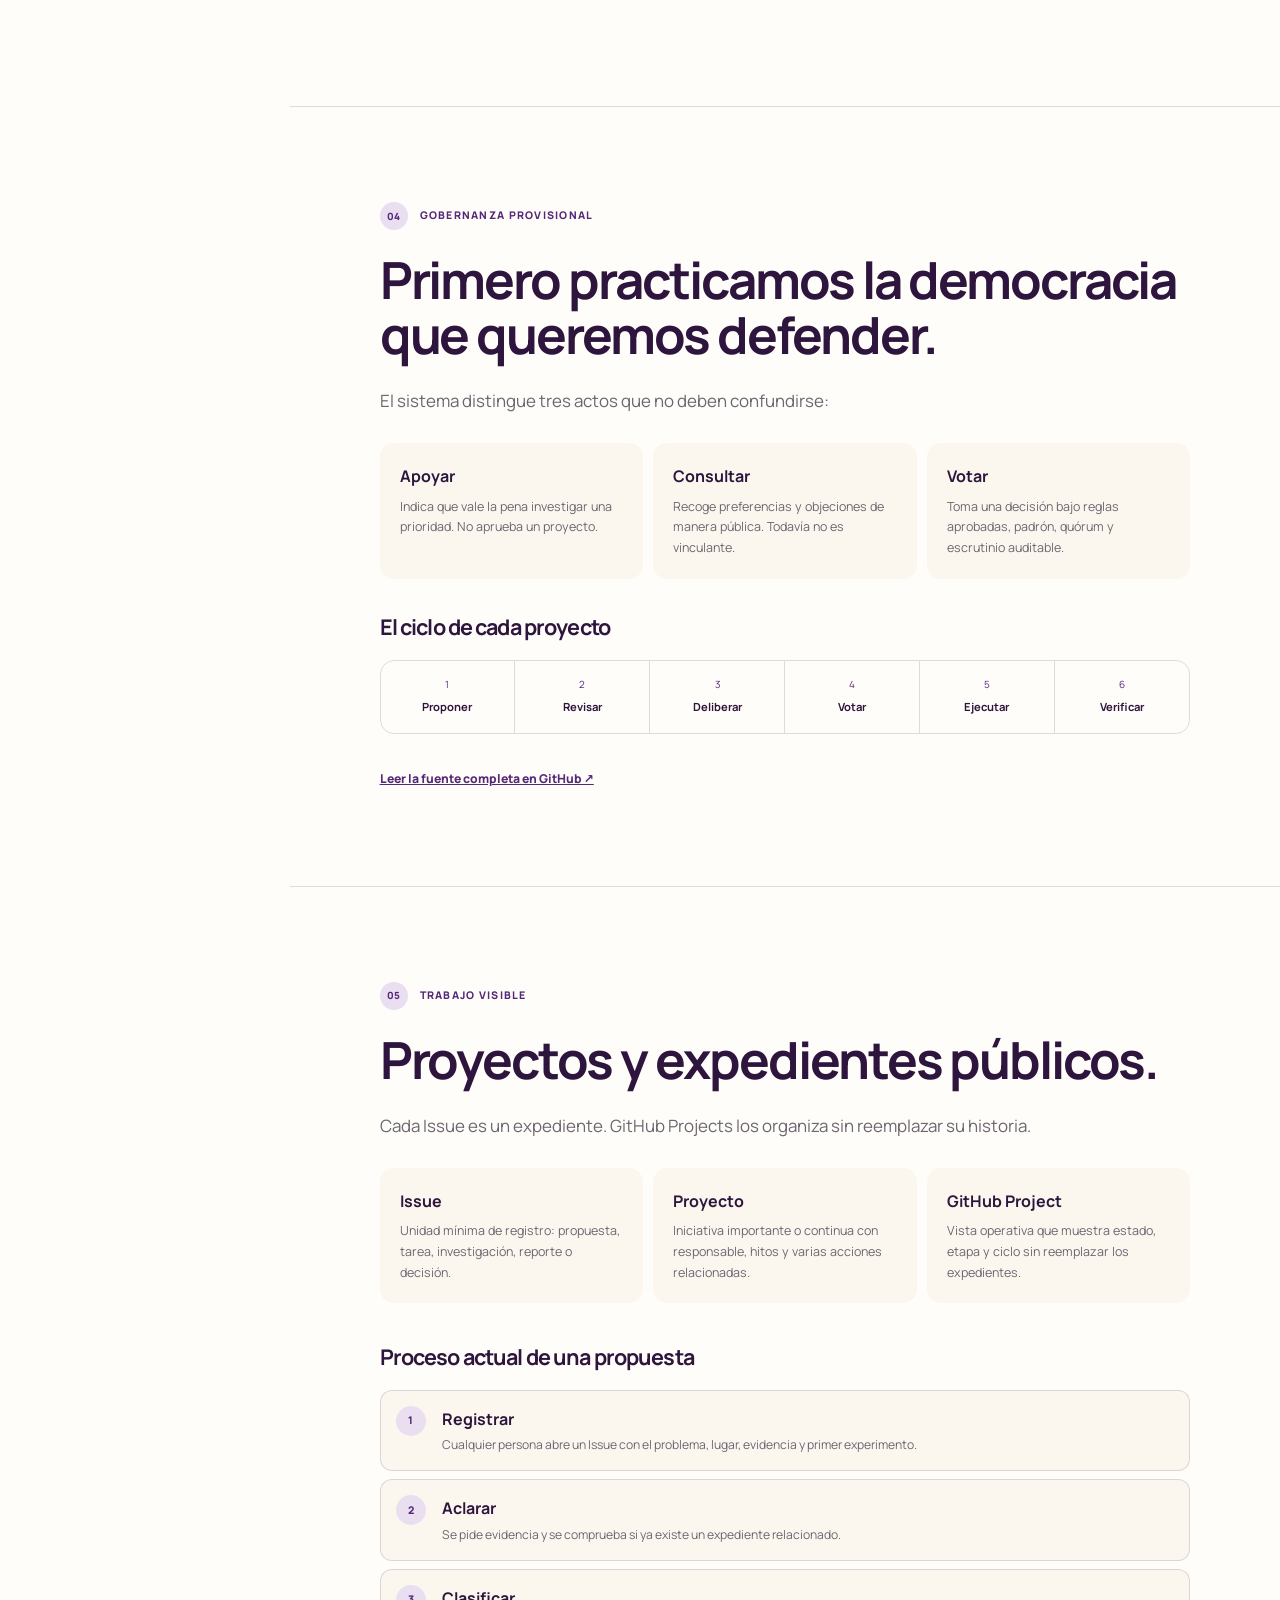
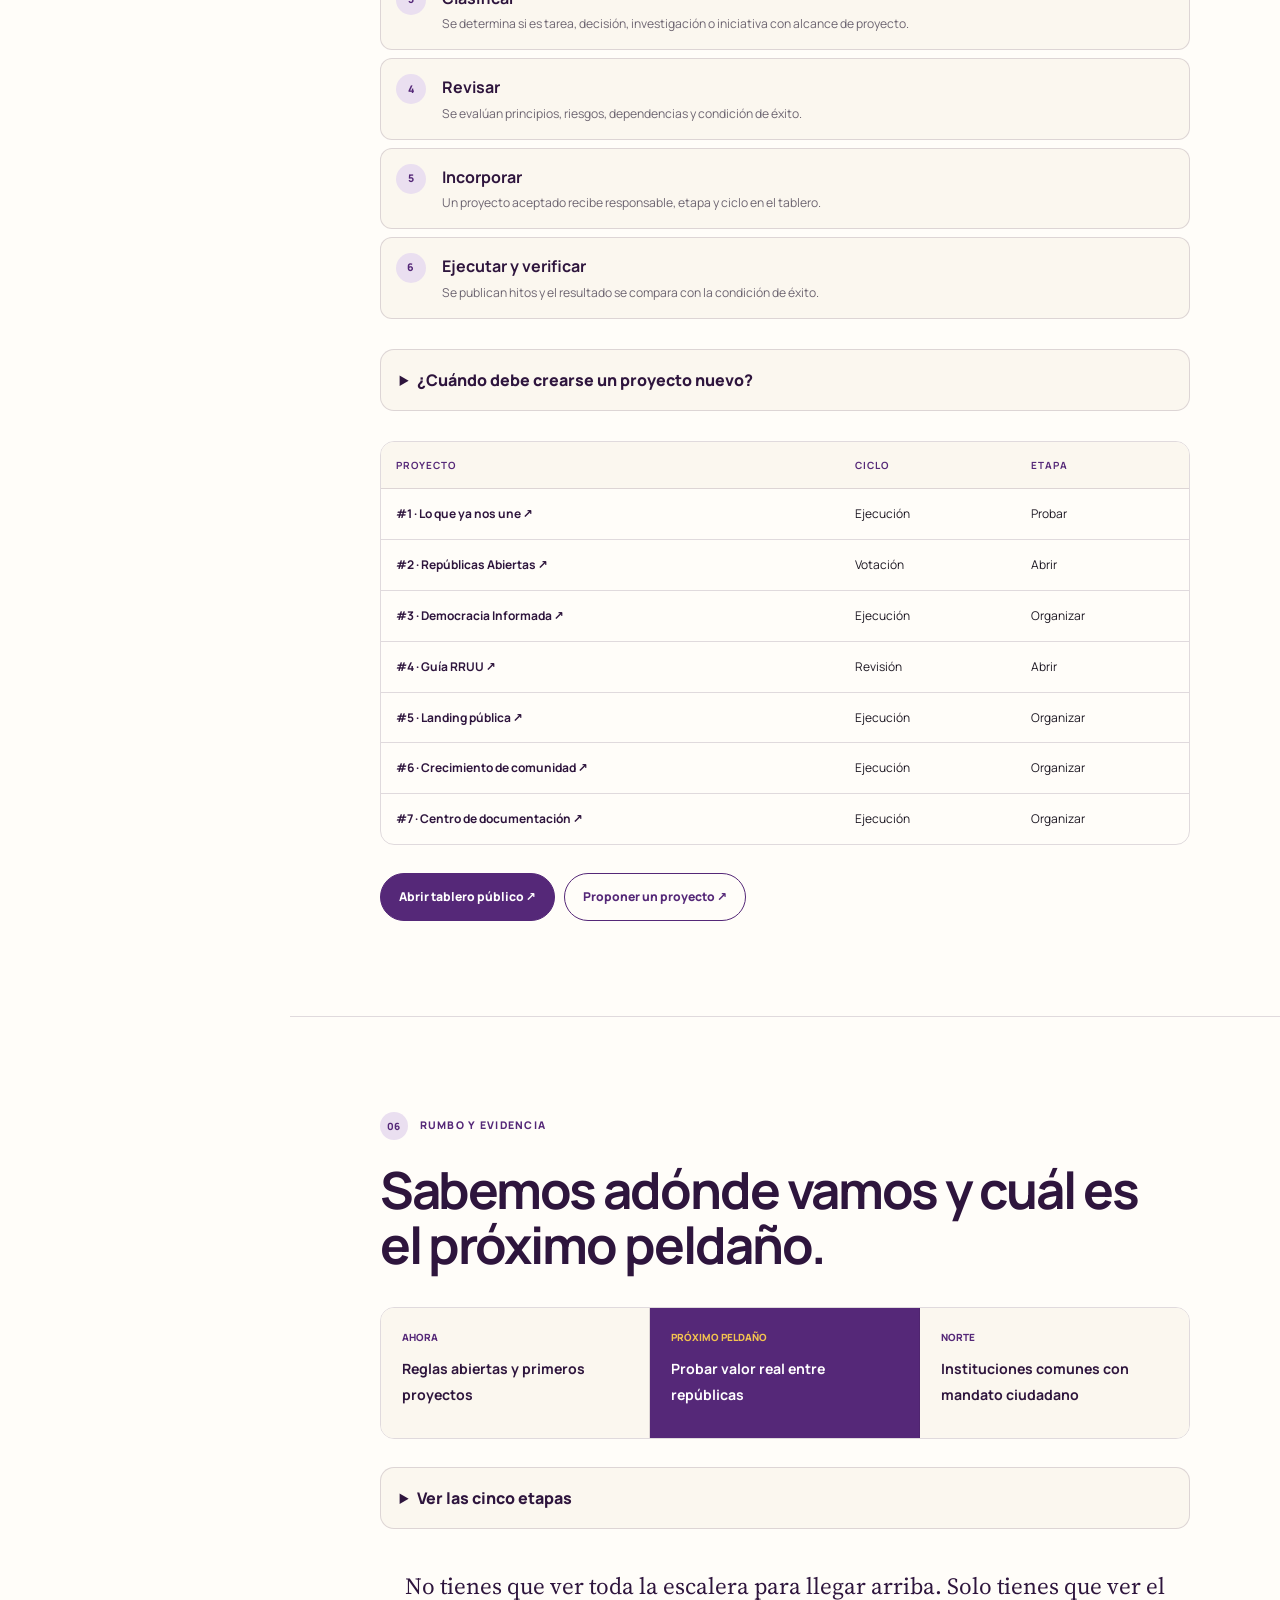
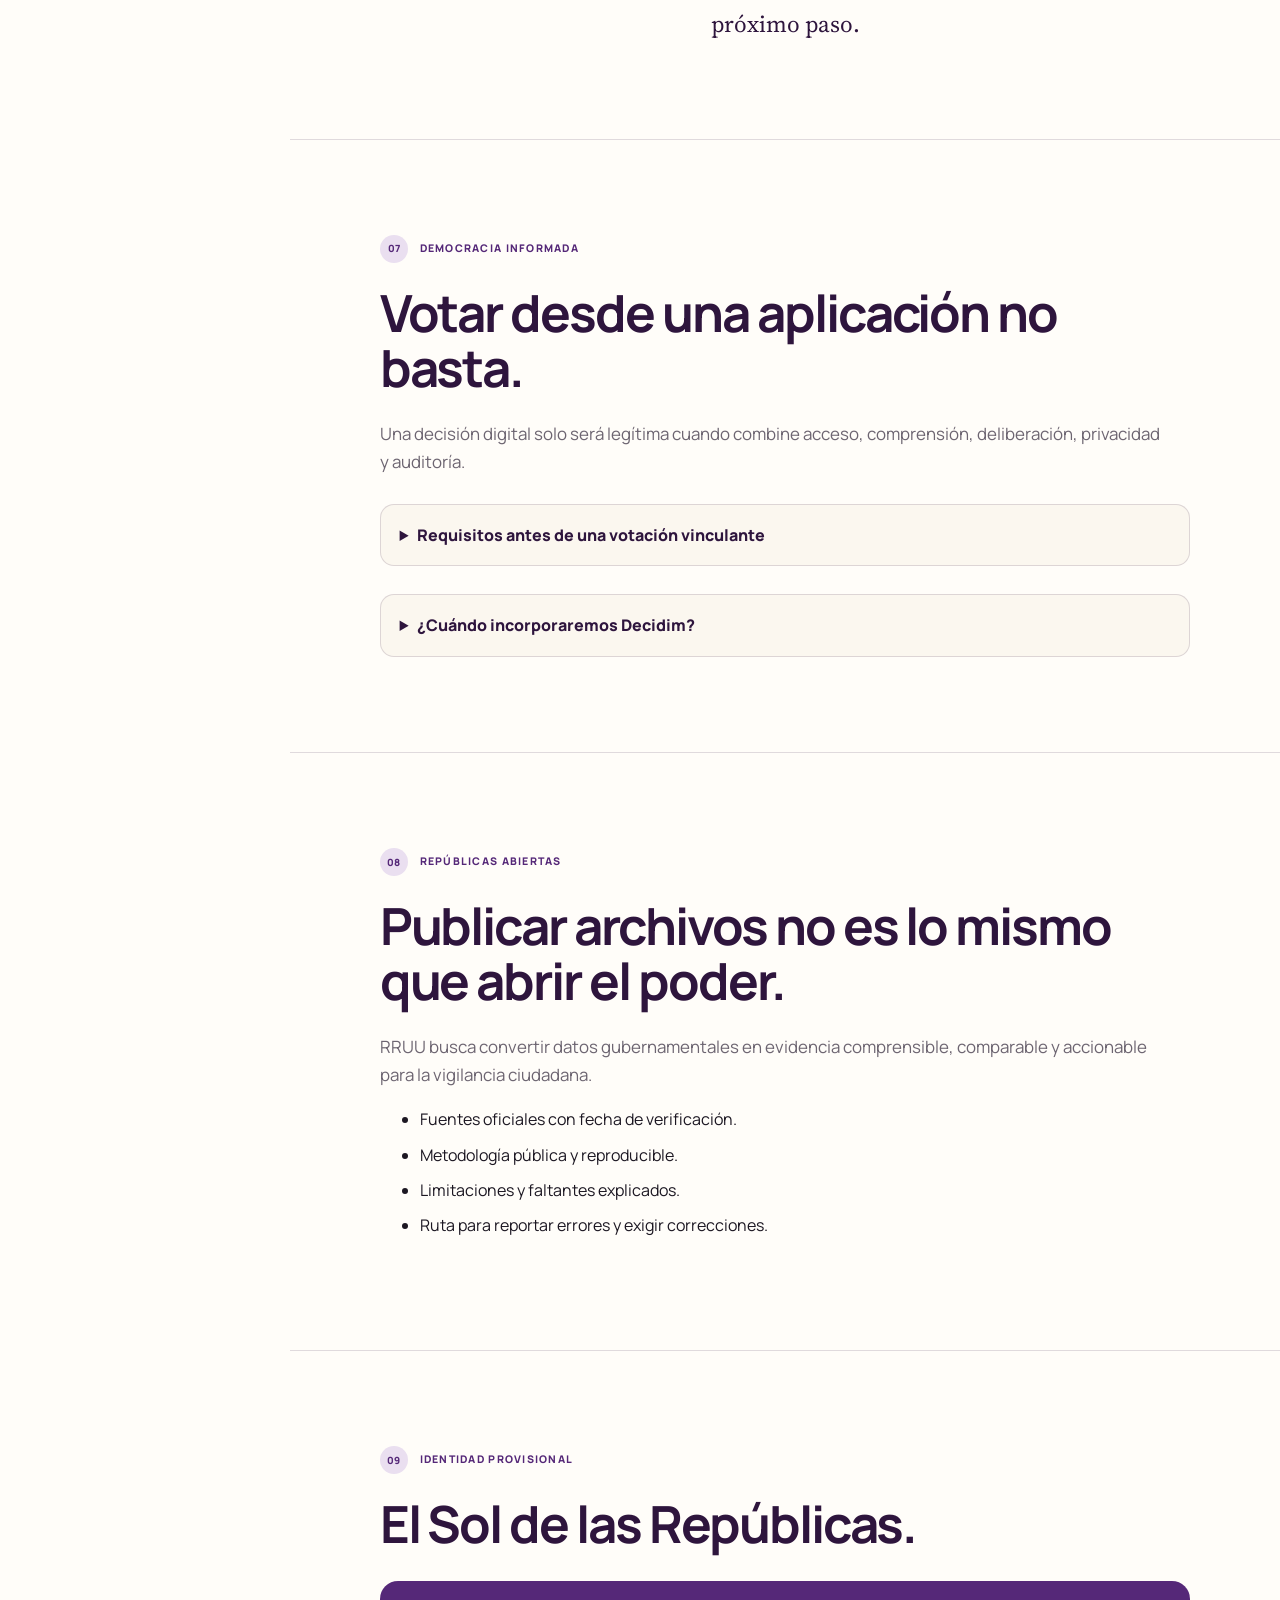
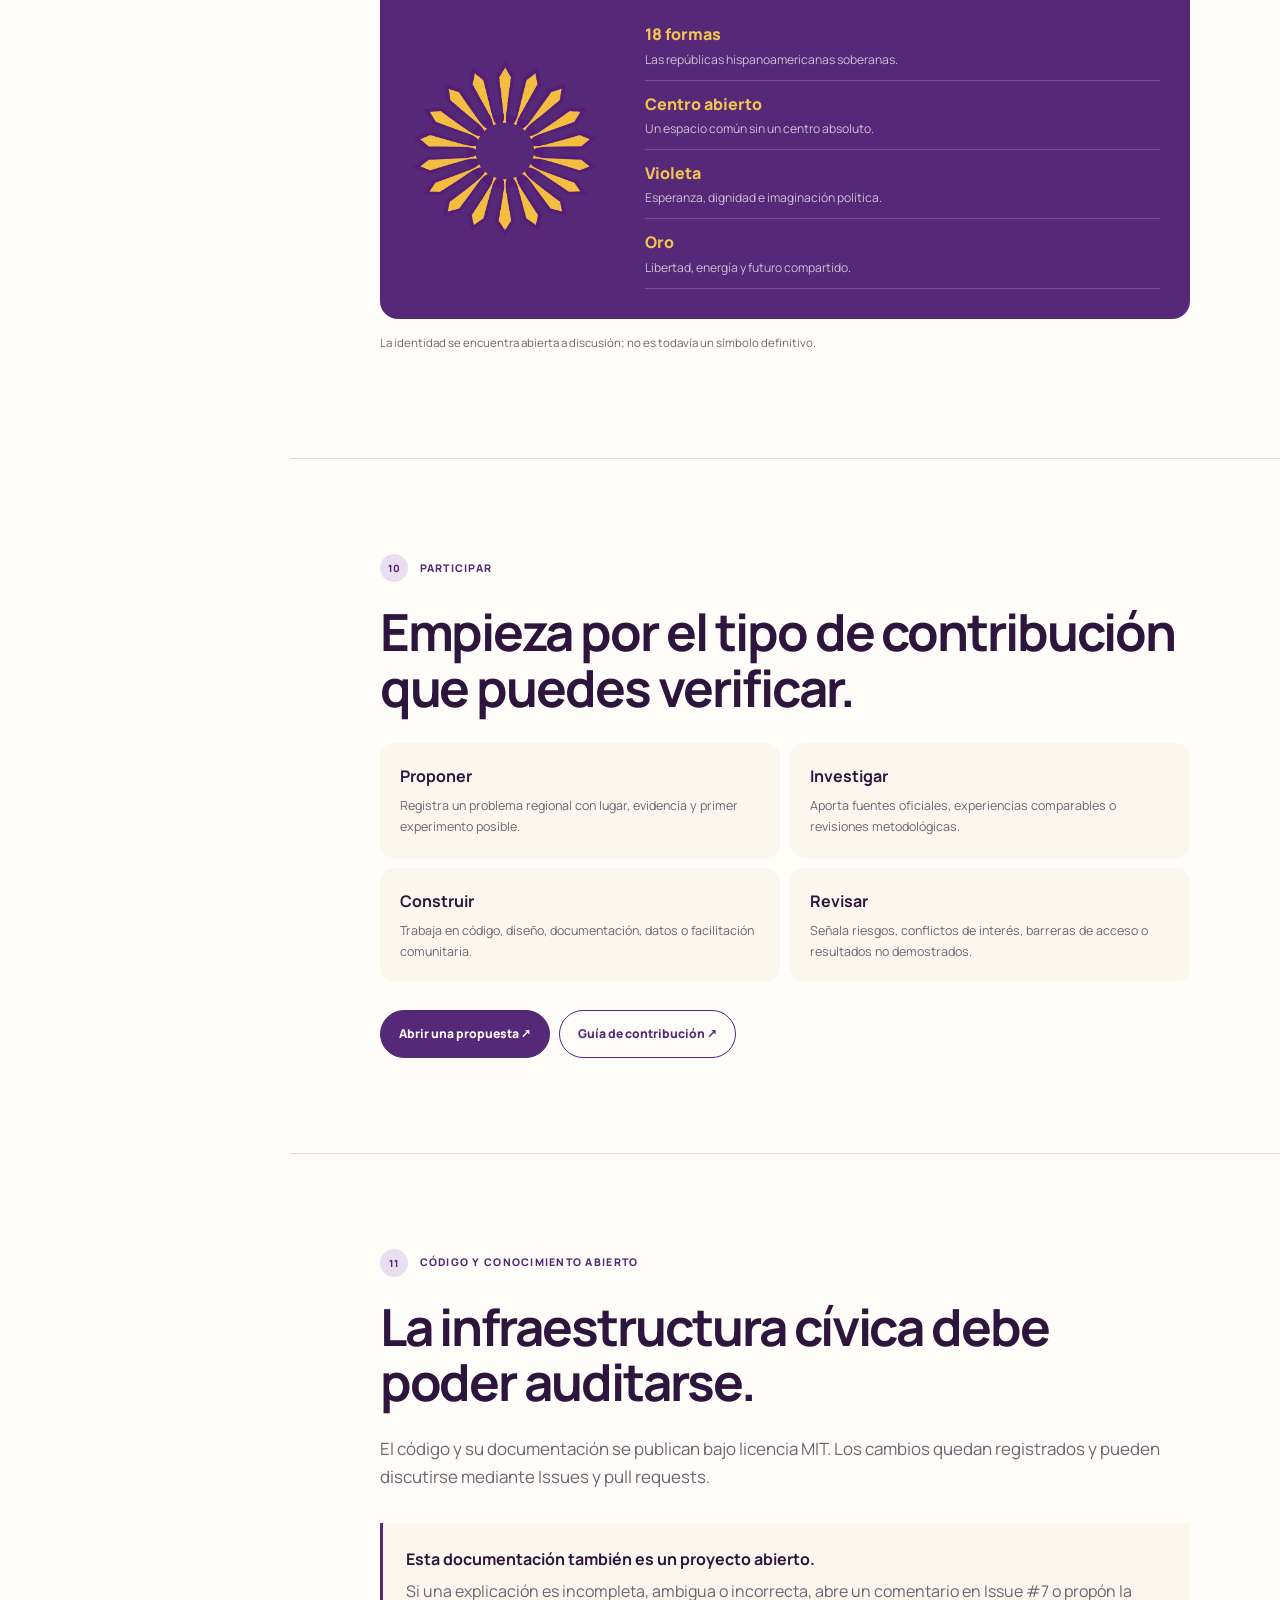
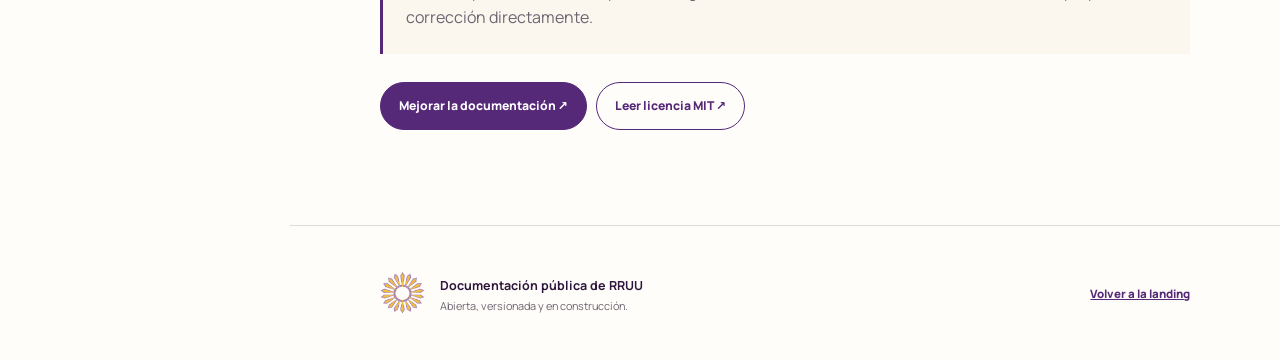
==== commit f5e6fc8c: "Document community growth and informed voting" ====
--- a/docs/index.html
+++ b/docs/index.html
@@ -191,6 +191,7 @@
                 <tr><td><a href="https://github.com/republicasunidas/republicas-unidas/issues/3" target="_blank" rel="noreferrer">#3 · Democracia Informada ↗</a></td><td>Ejecución</td><td>Organizar</td></tr>
                 <tr><td><a href="https://github.com/republicasunidas/republicas-unidas/issues/4" target="_blank" rel="noreferrer">#4 · Guía RRUU ↗</a></td><td>Revisión</td><td>Abrir</td></tr>
                 <tr><td><a href="https://github.com/republicasunidas/republicas-unidas/issues/5" target="_blank" rel="noreferrer">#5 · Landing pública ↗</a></td><td>Ejecución</td><td>Organizar</td></tr>
+                <tr><td><a href="https://github.com/republicasunidas/republicas-unidas/issues/6" target="_blank" rel="noreferrer">#6 · Crecimiento de comunidad ↗</a></td><td>Ejecución</td><td>Organizar</td></tr>
                 <tr><td><a href="https://github.com/republicasunidas/republicas-unidas/issues/7" target="_blank" rel="noreferrer">#7 · Centro de documentación ↗</a></td><td>Ejecución</td><td>Organizar</td></tr>
               </tbody>
             </table>
@@ -236,6 +237,15 @@
               <li>Quórum, umbral y fecha de cierre conocidos de antemano.</li>
               <li>Escrutinio auditable y publicación de resultados agregados.</li>
             </ul>
+          </details>
+          <details>
+            <summary>¿Cuándo incorporaremos Decidim?</summary>
+            <div>
+              <p>GitHub mantiene hoy los expedientes y la ejecución. Sus reacciones indican apoyo, no votos vinculantes.</p>
+              <p>Probaremos Decidim después de completar dos consultas manuales y reunir 30 miembros recurrentes de al menos tres repúblicas, dos moderadores, un responsable técnico, reglas aprobadas y mantenimiento por doce meses.</p>
+              <p>El primer piloto combinará información, propuestas, deliberación, decisión y rendición de cuentas. La verificación de identidad y Elections solo se evaluarán después de auditarlo.</p>
+              <a class="source-link" href="https://github.com/republicasunidas/republicas-unidas/issues/3" target="_blank" rel="noreferrer">Seguir Democracia Informada · Issue #3 ↗</a>
+            </div>
           </details>
         </article>
 
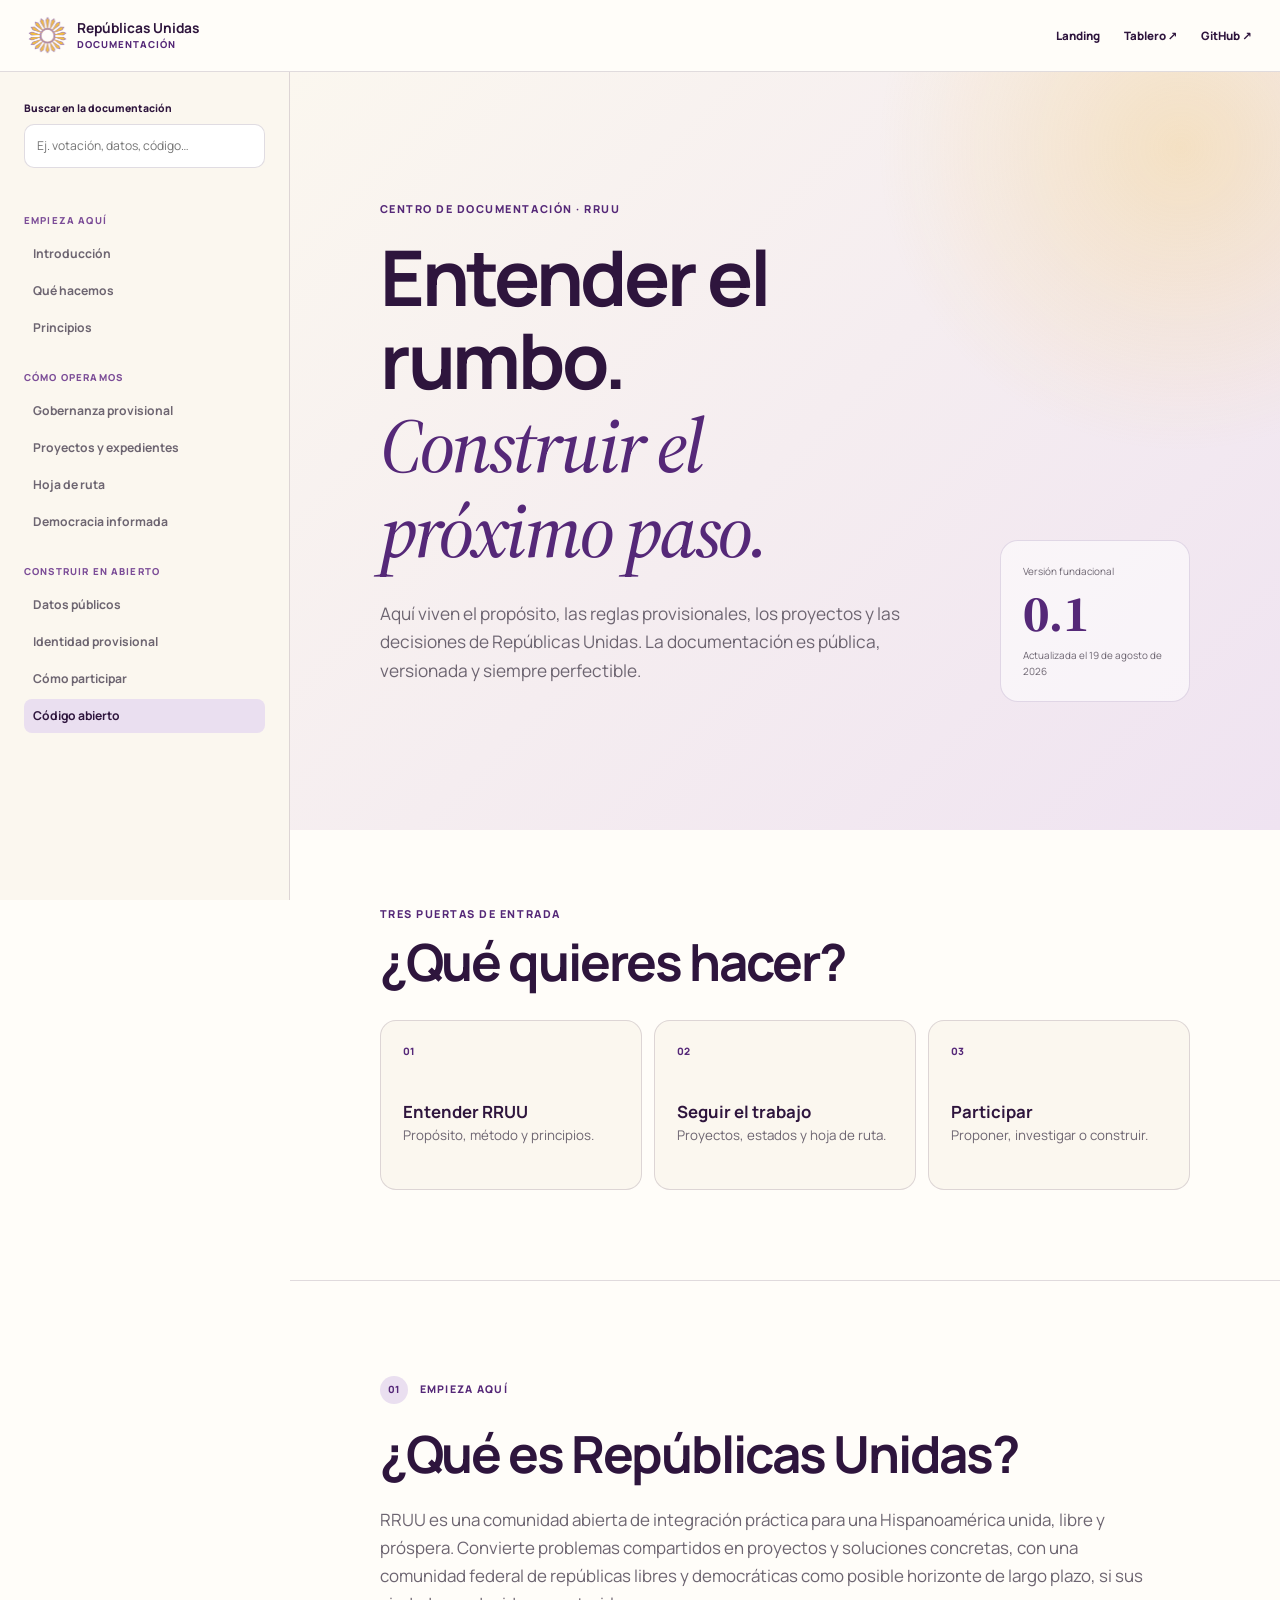
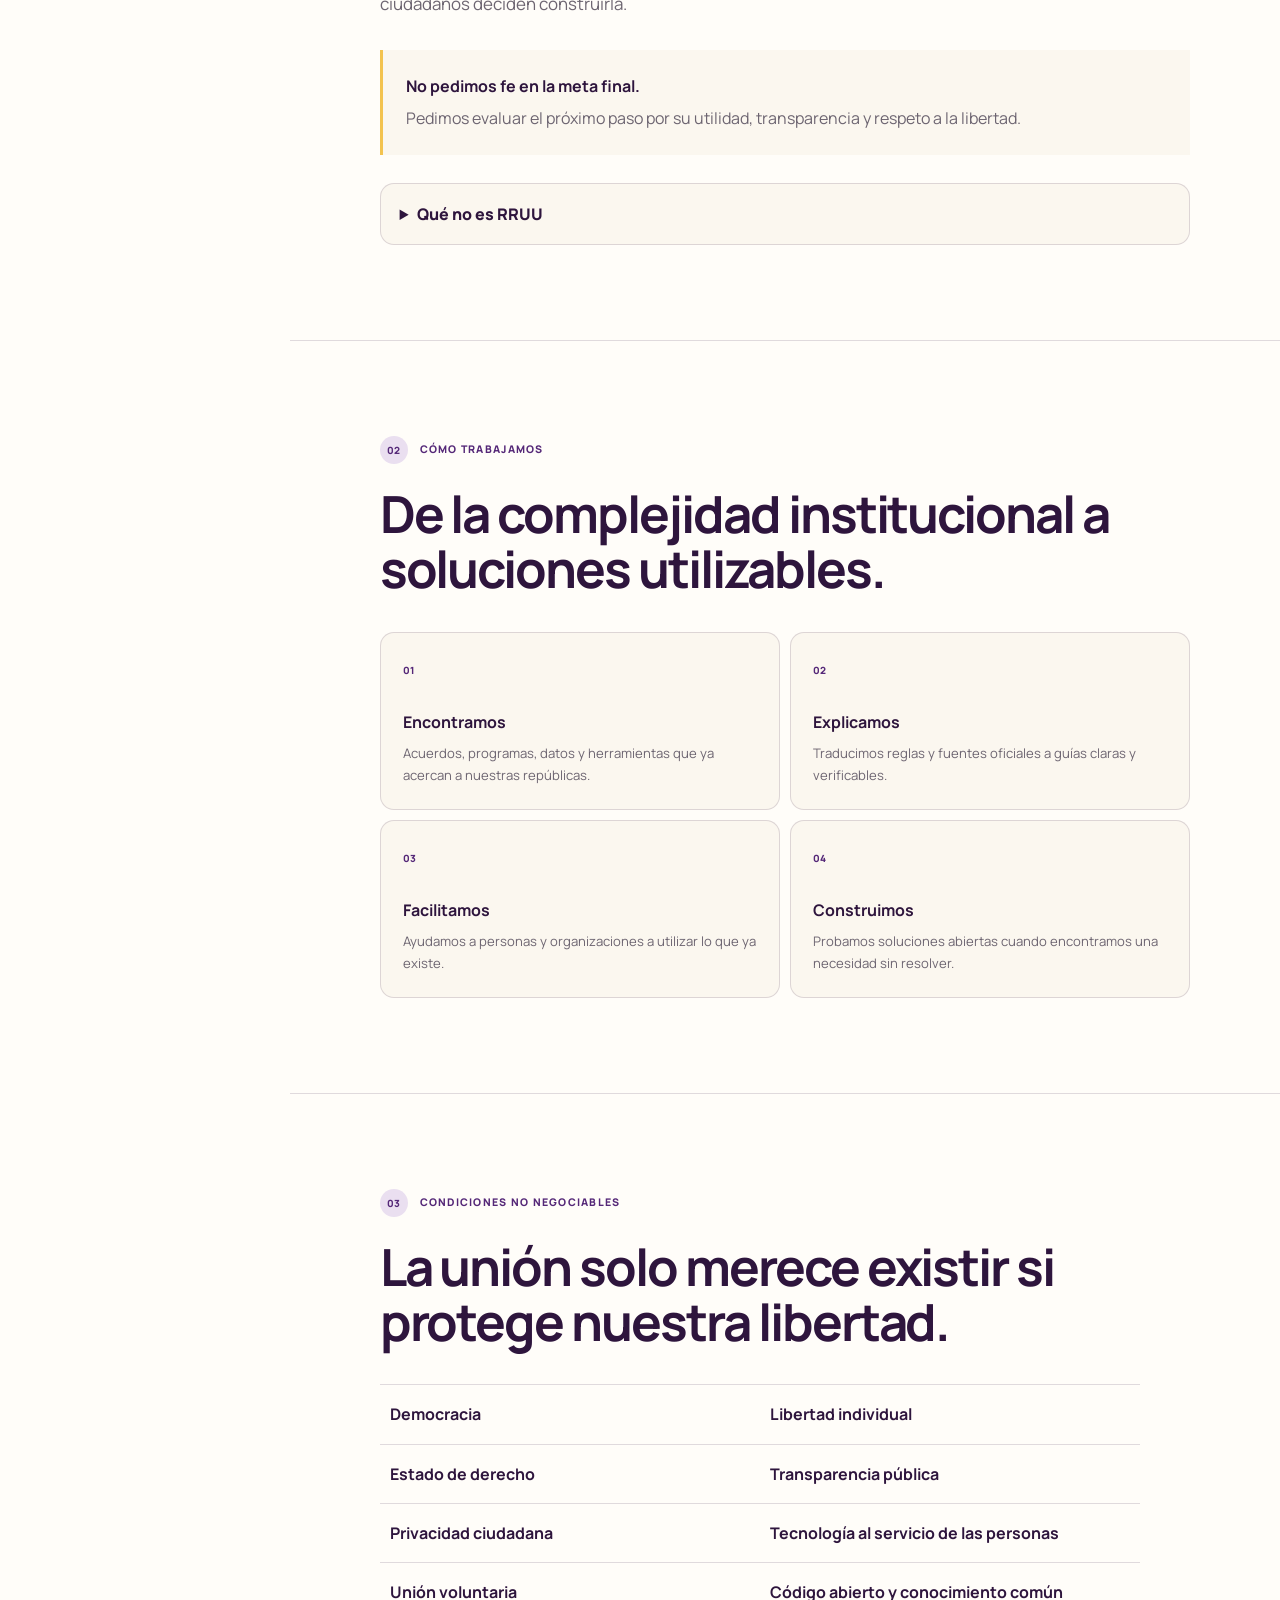
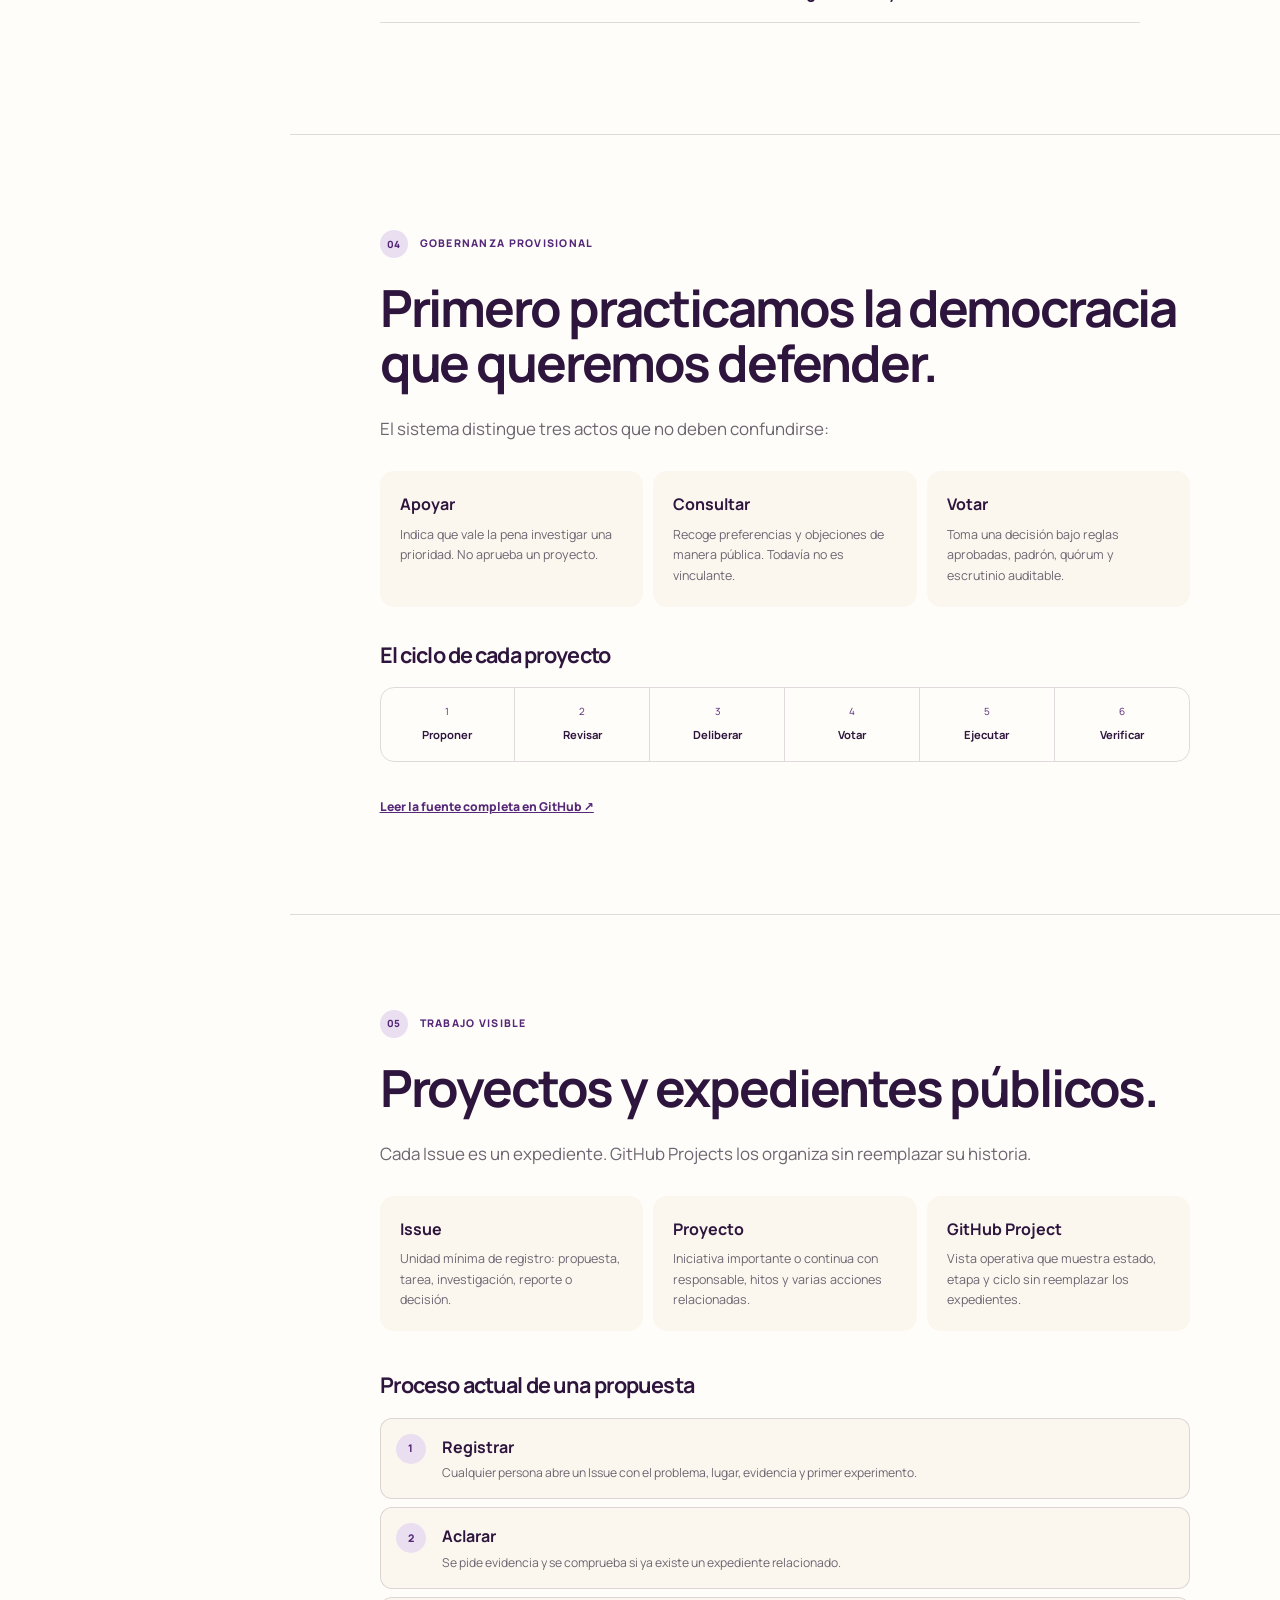
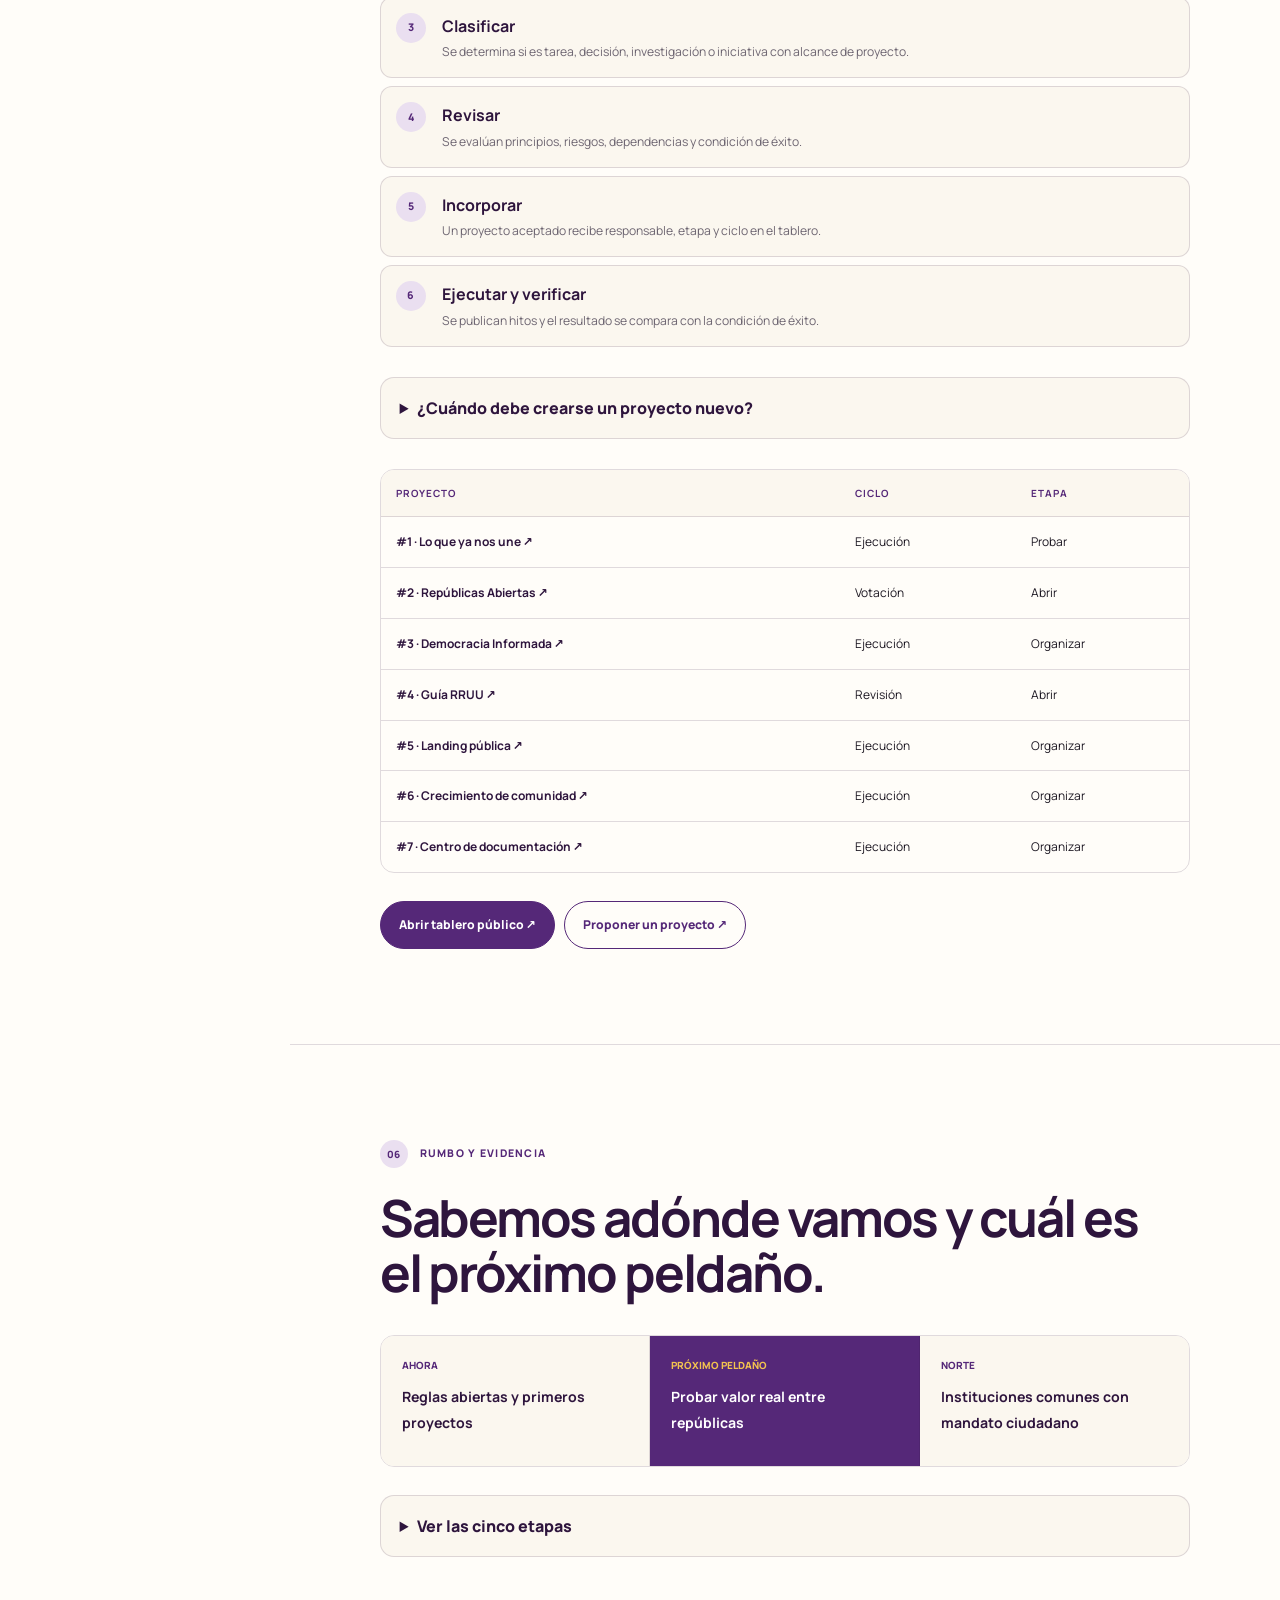
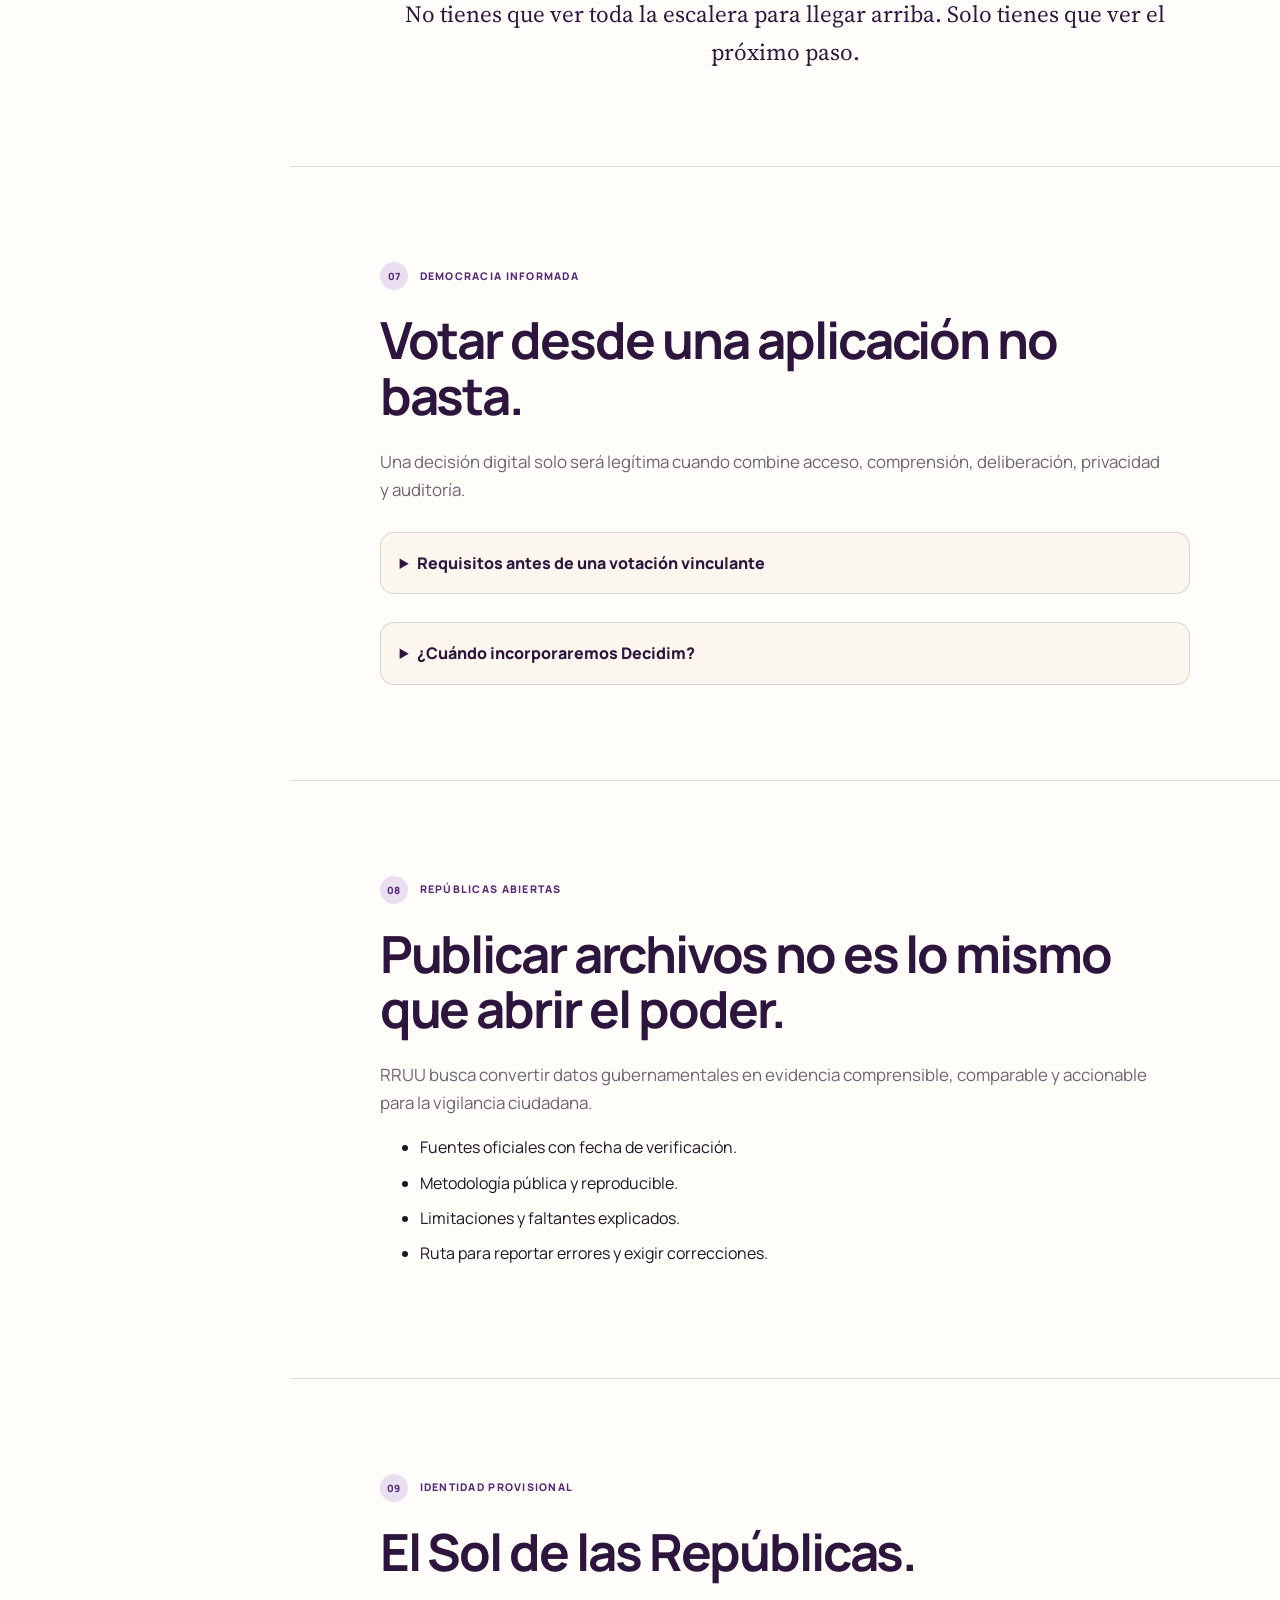
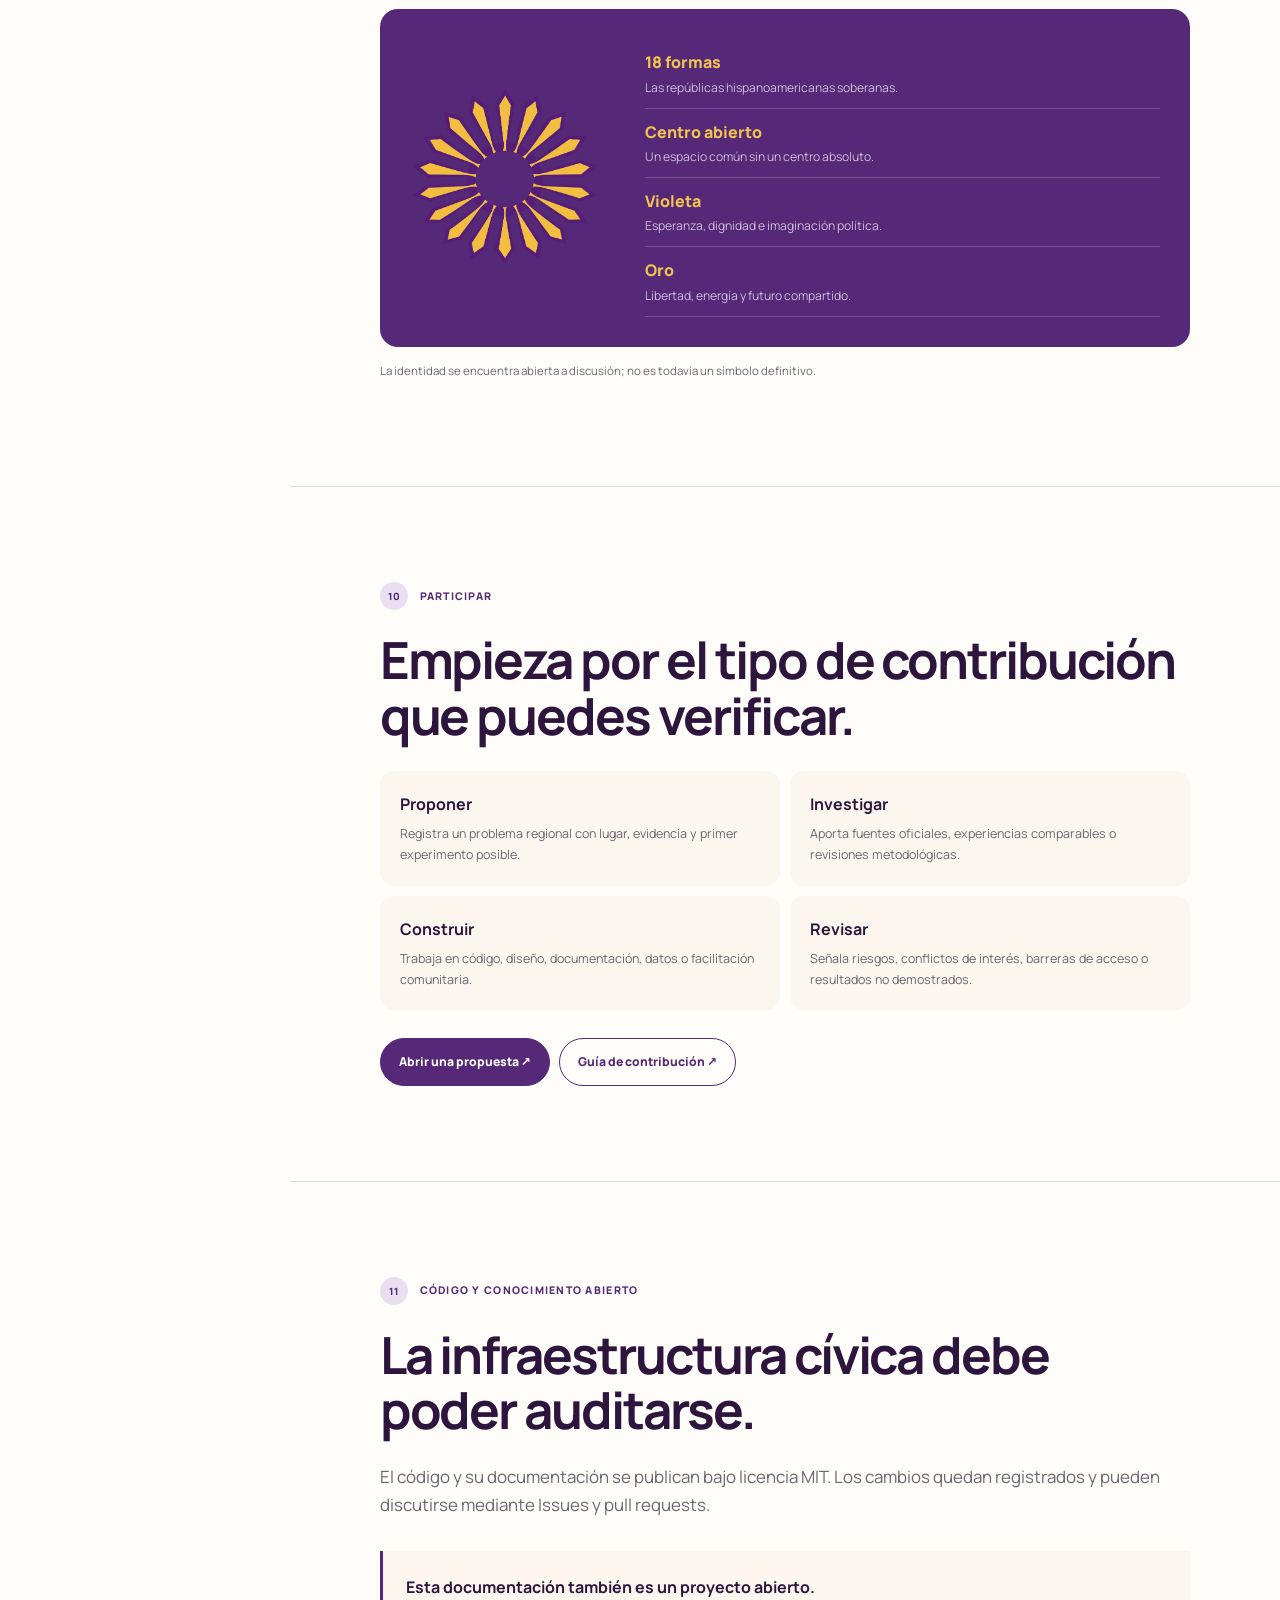
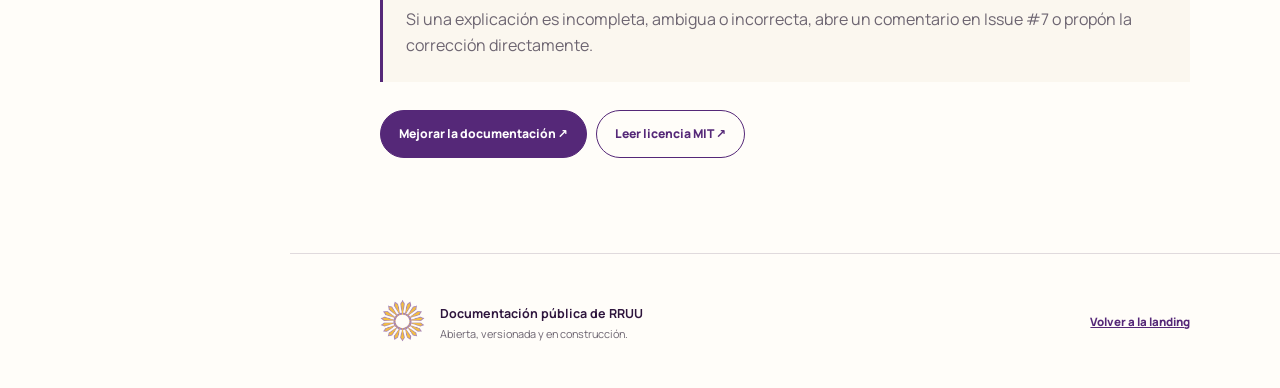
==== commit bfb1fc96: "Refinar mensaje de integración y prosperidad" ====
--- a/docs/index.html
+++ b/docs/index.html
@@ -99,9 +99,10 @@
           <div class="doc-kicker"><span>01</span><p>Empieza aquí</p></div>
           <h2>¿Qué es Repúblicas Unidas?</h2>
           <p class="doc-lede">
-            RRUU es una iniciativa ciudadana para hacer visible, útil y democrática la integración
-            de Hispanoamérica. Empieza con problemas concretos y mantiene como horizonte una
-            comunidad federal de repúblicas libres, si sus ciudadanos deciden construirla.
+            RRUU es una comunidad abierta de integración práctica para una Hispanoamérica unida,
+            libre y próspera. Convierte problemas compartidos en proyectos y soluciones concretas,
+            con una comunidad federal de repúblicas libres y democráticas como posible horizonte
+            de largo plazo, si sus ciudadanos deciden construirla.
           </p>
           <div class="callout">
             <strong>No pedimos fe en la meta final.</strong>
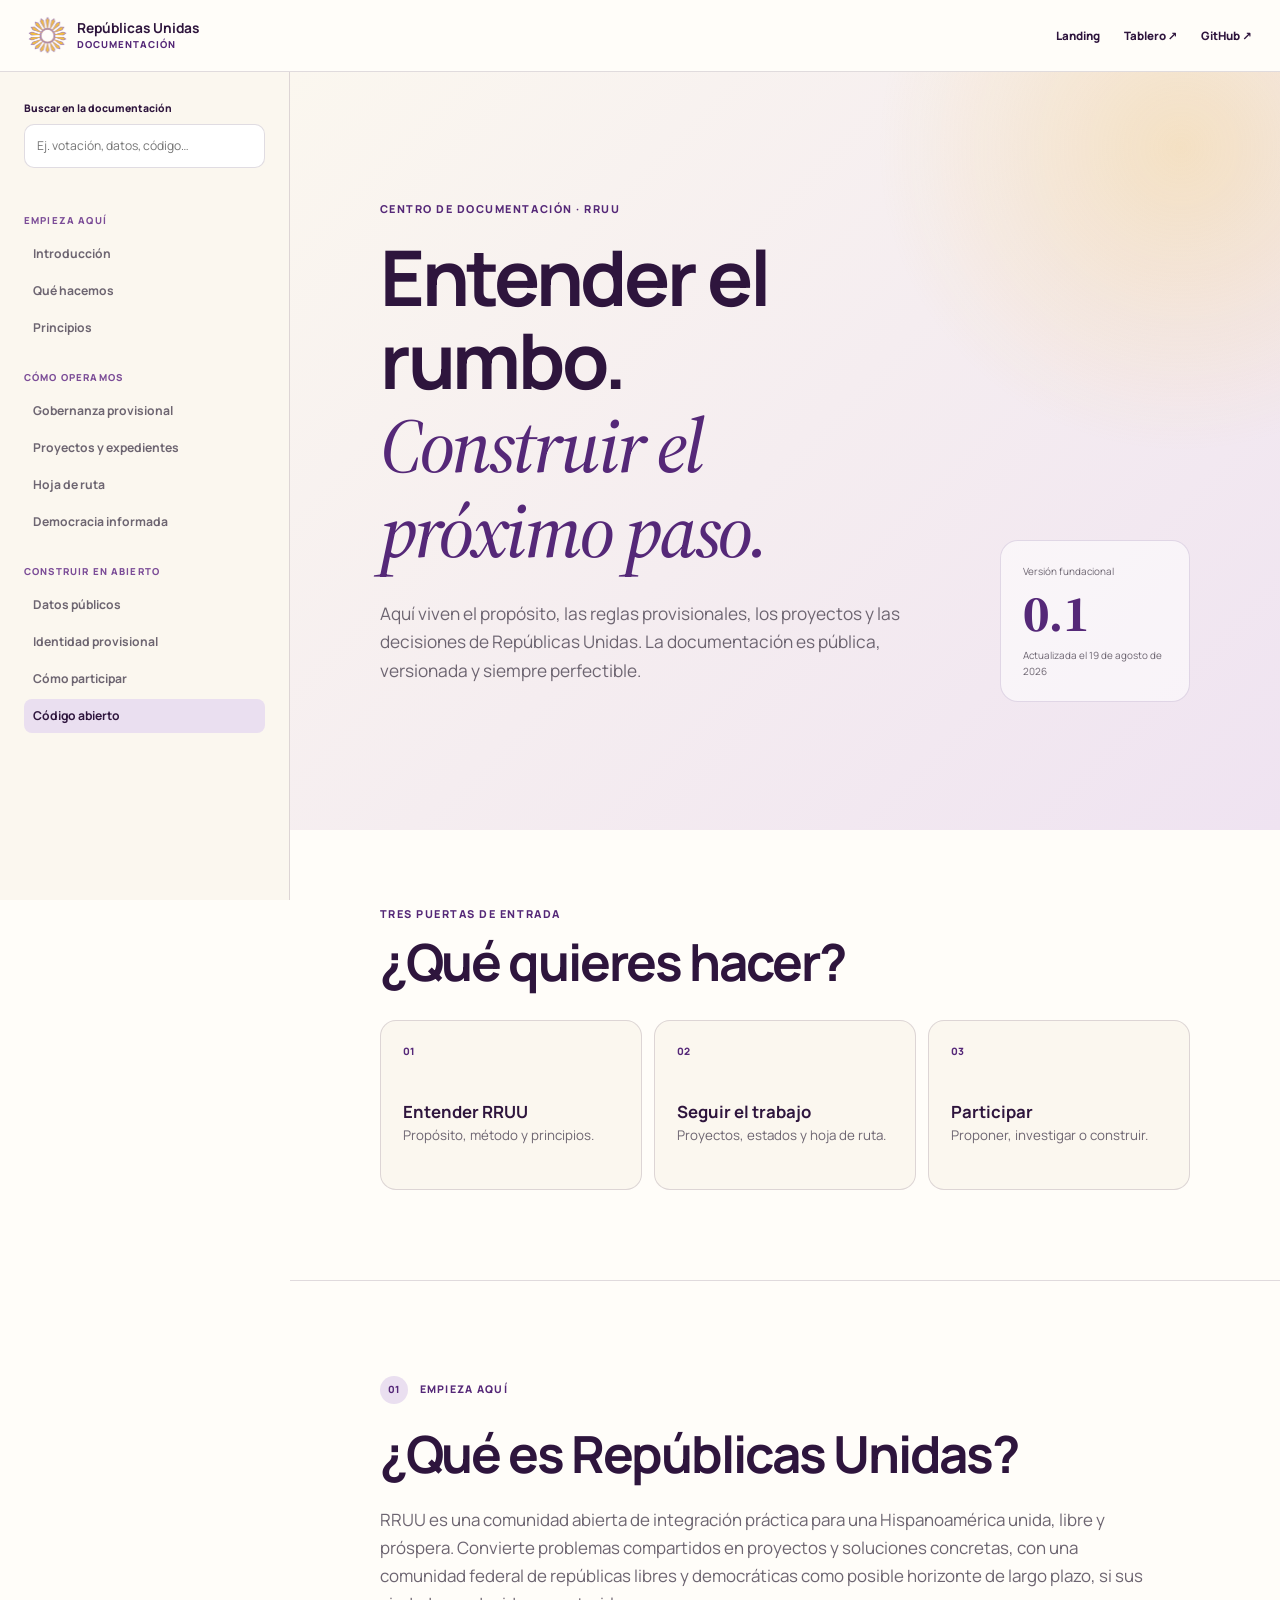
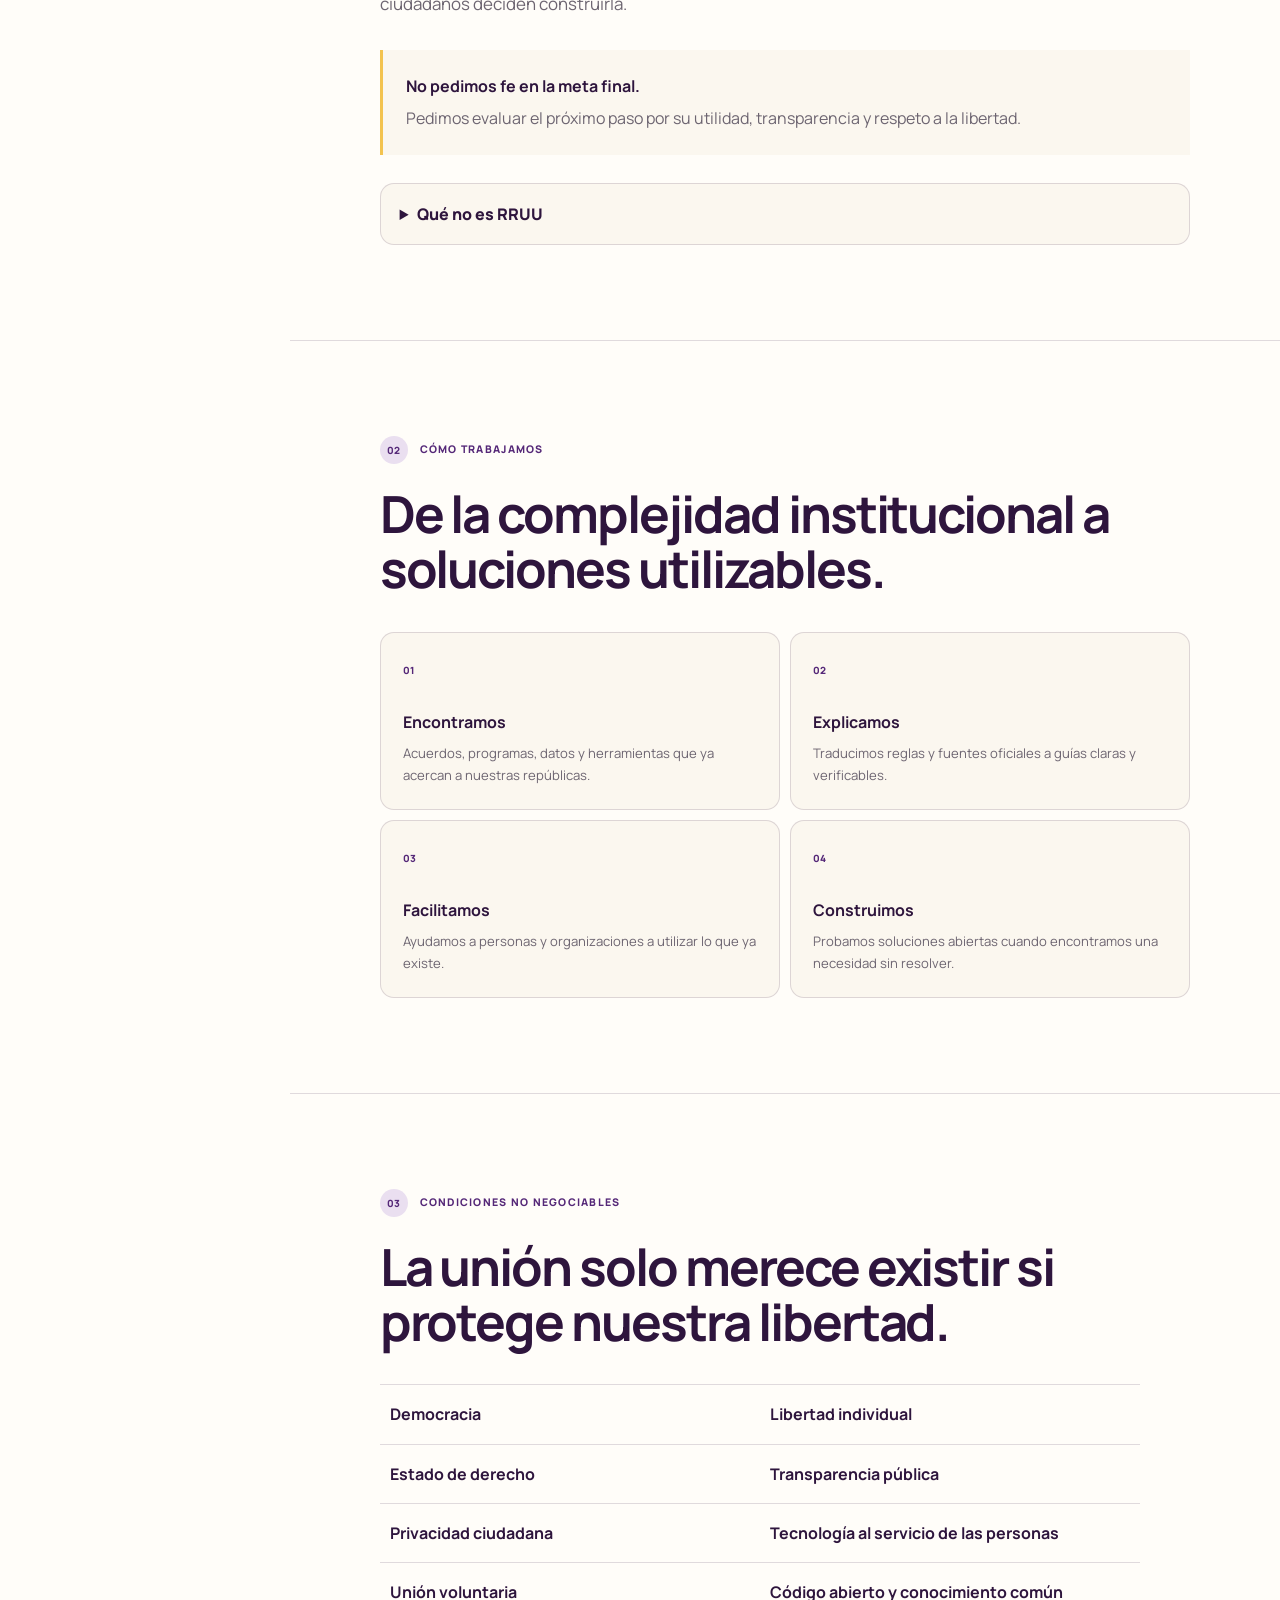
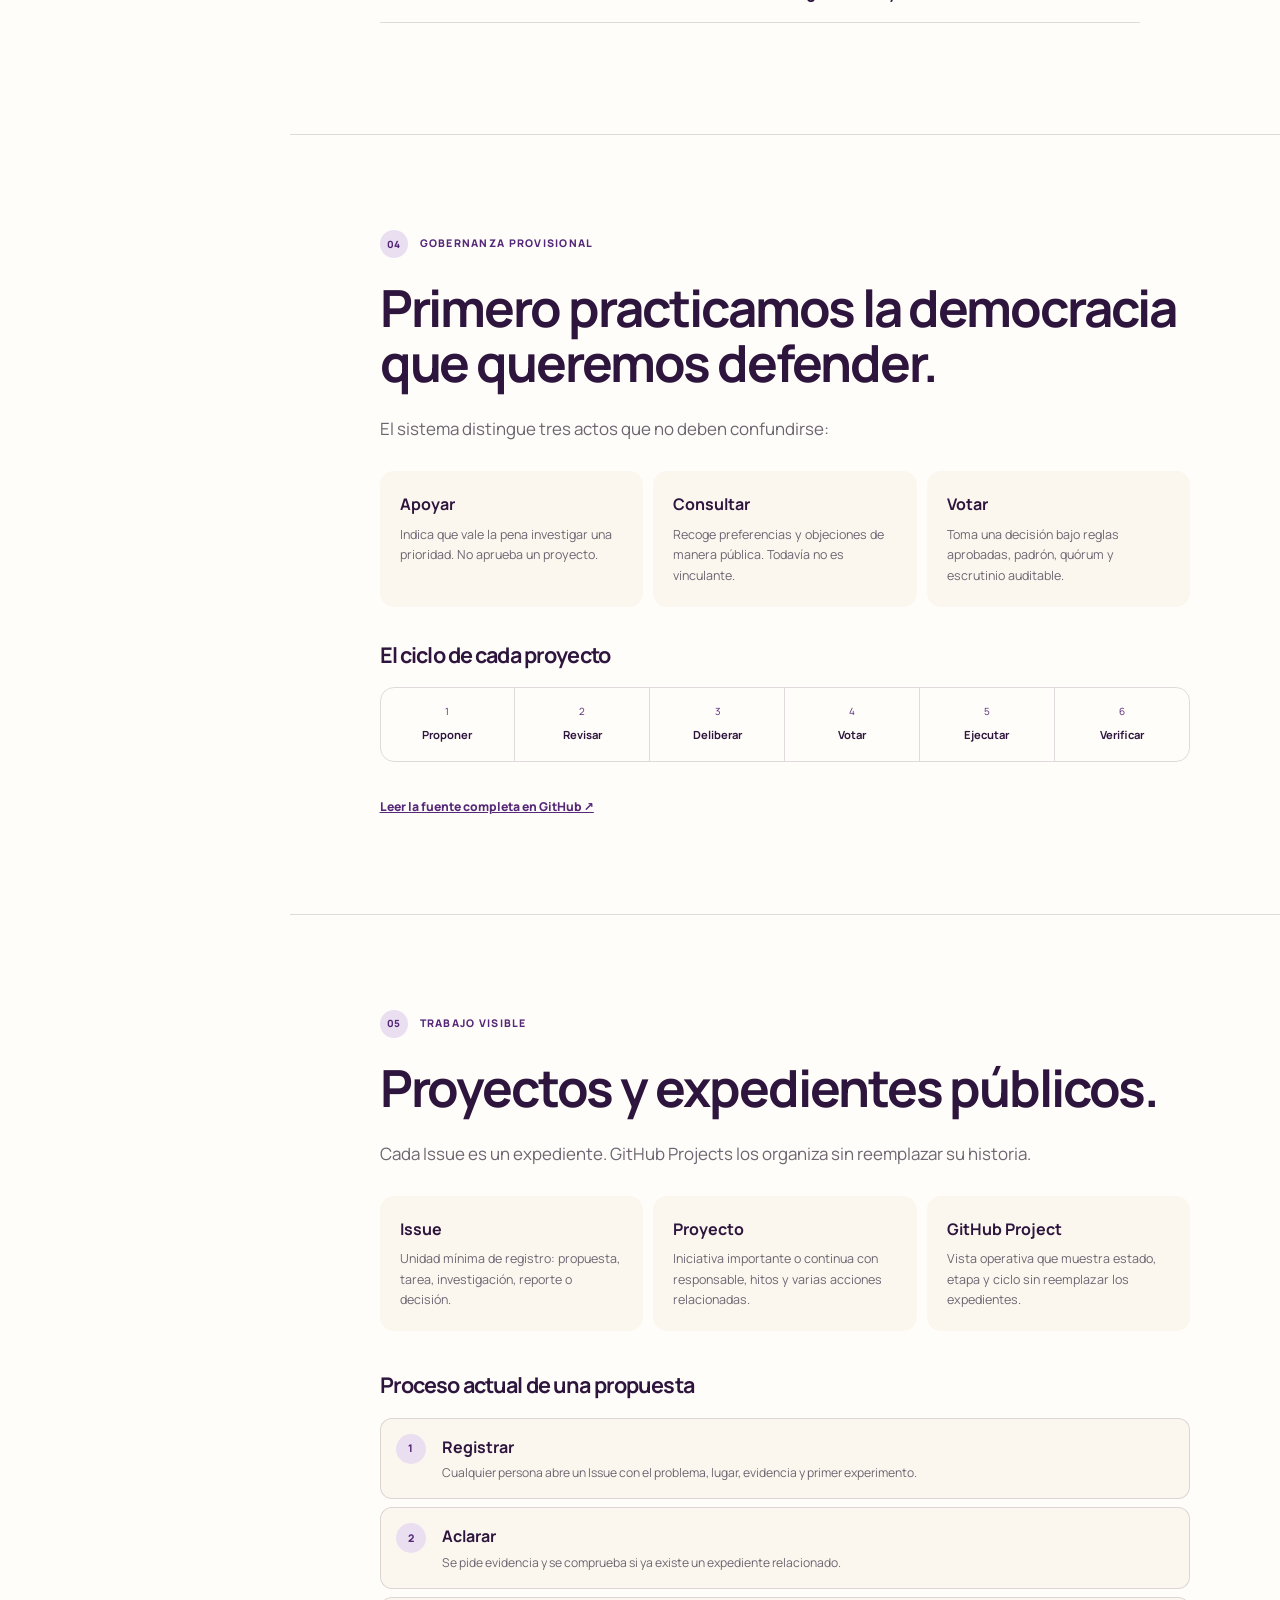
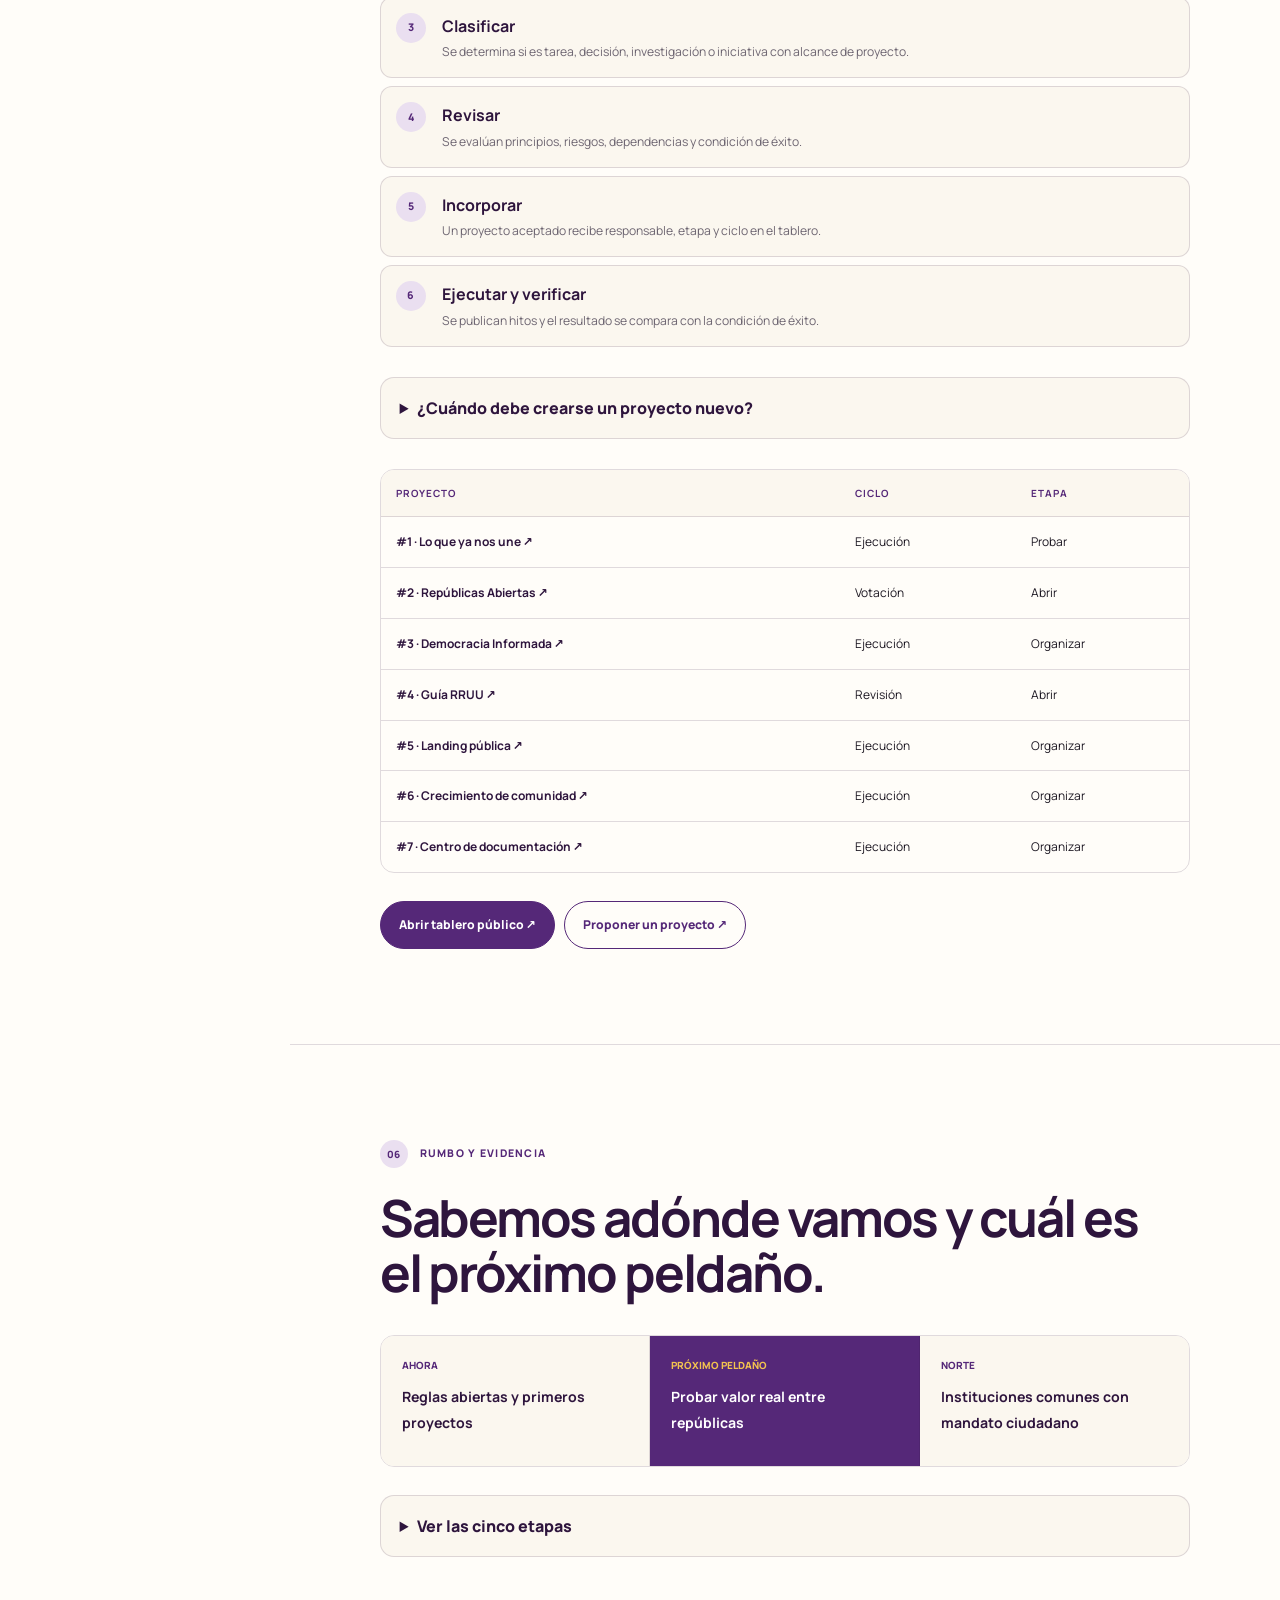
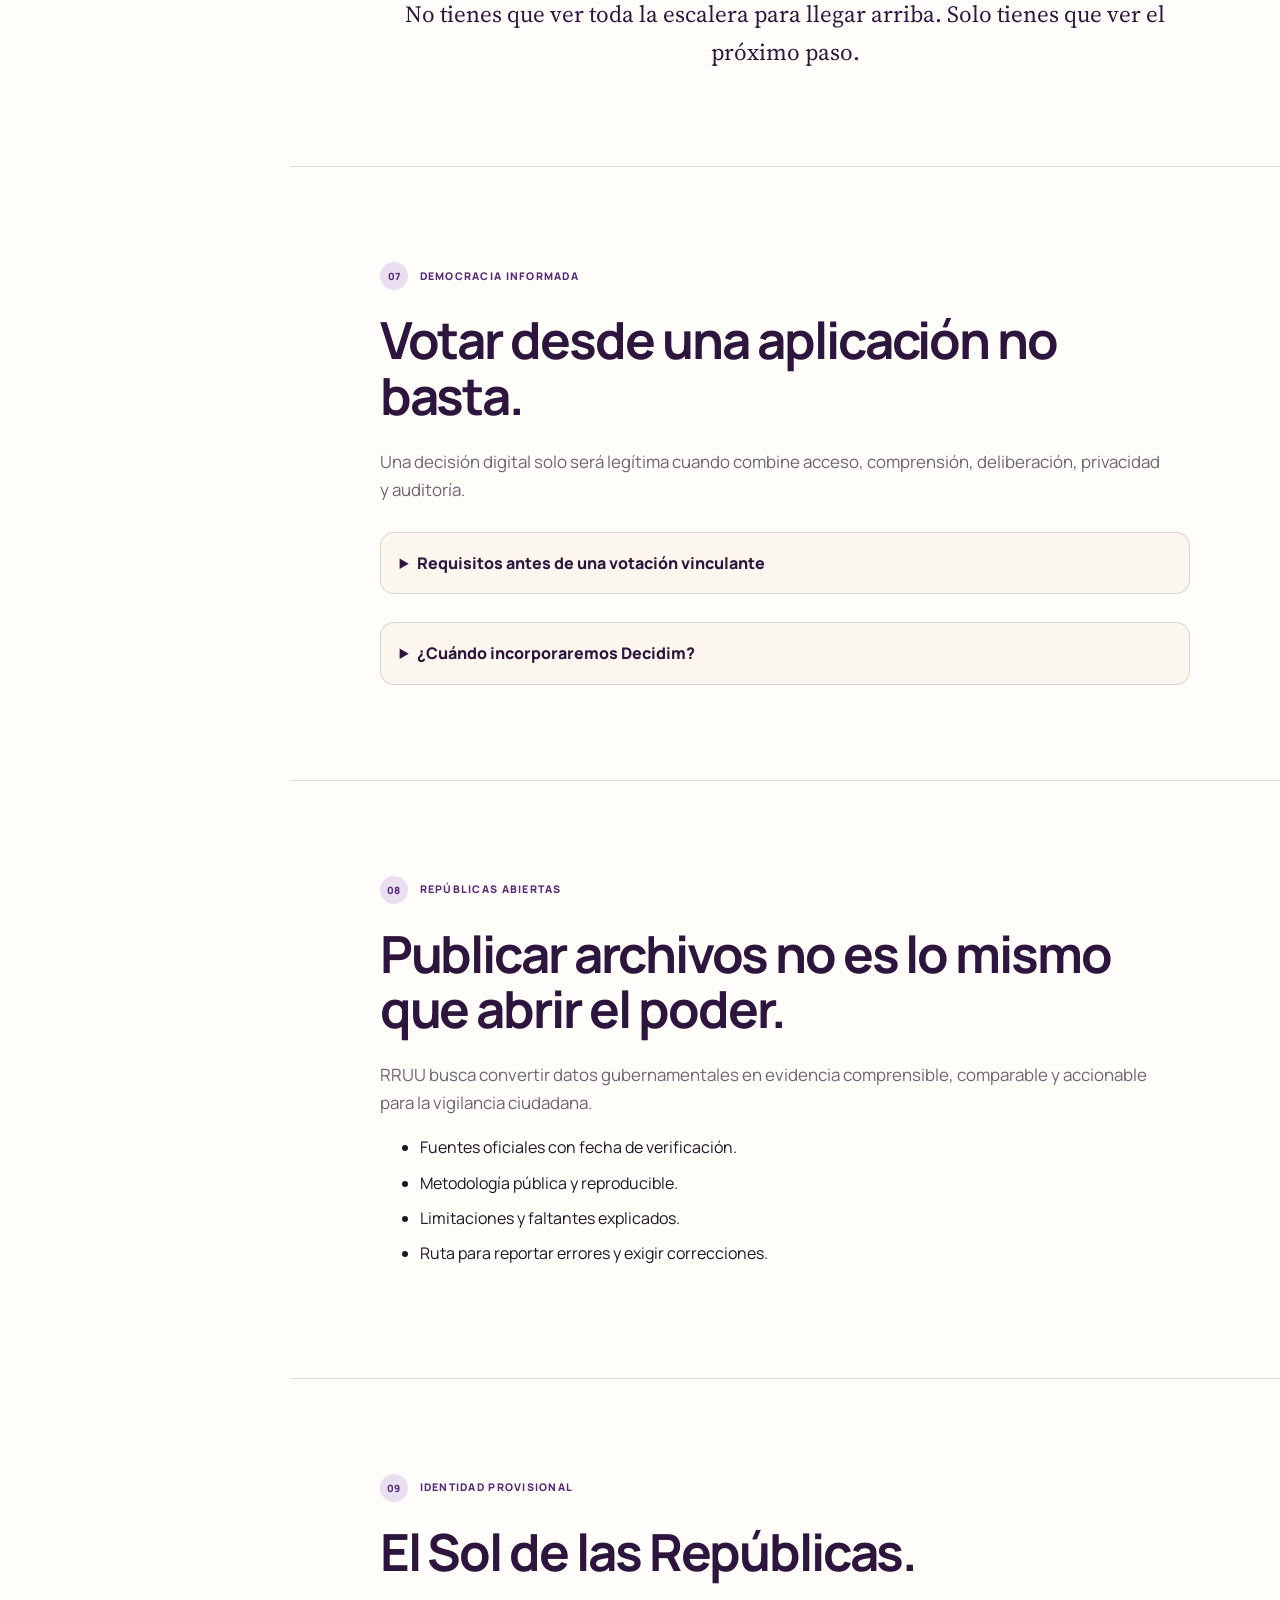
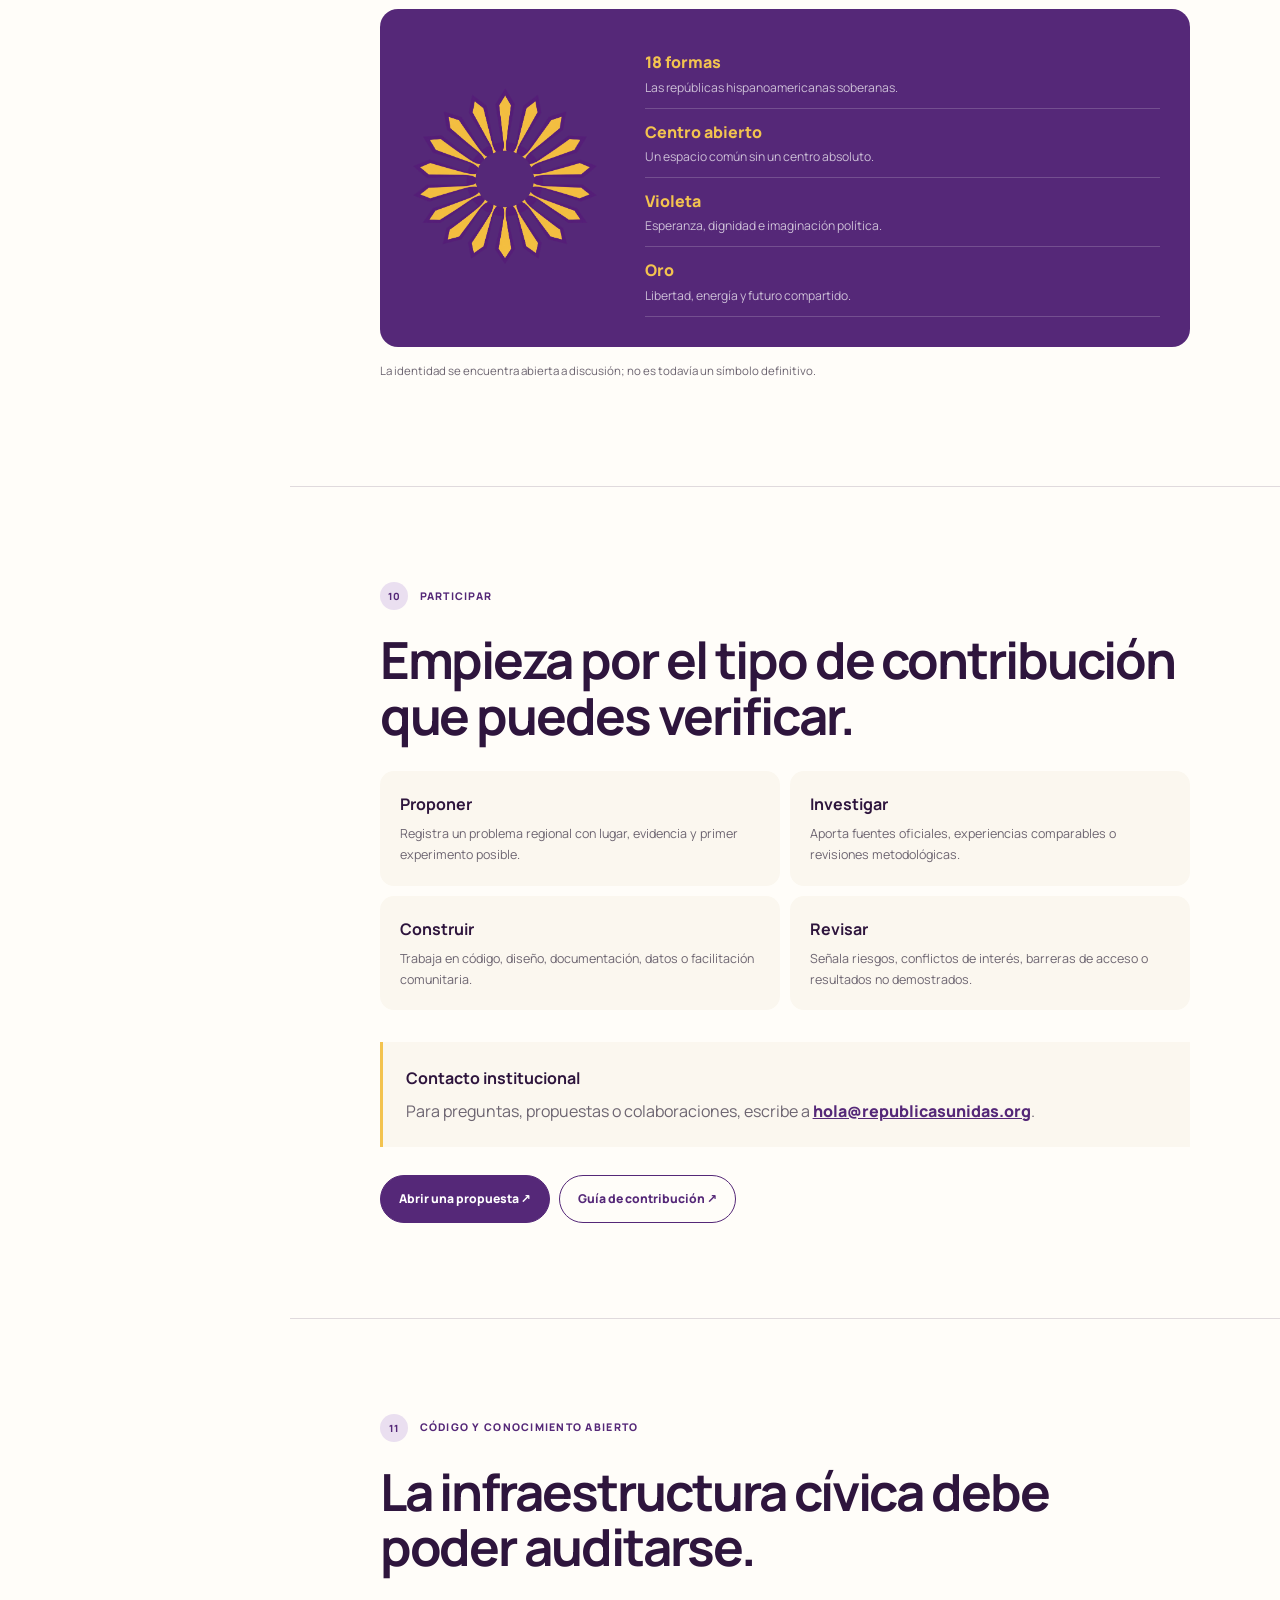
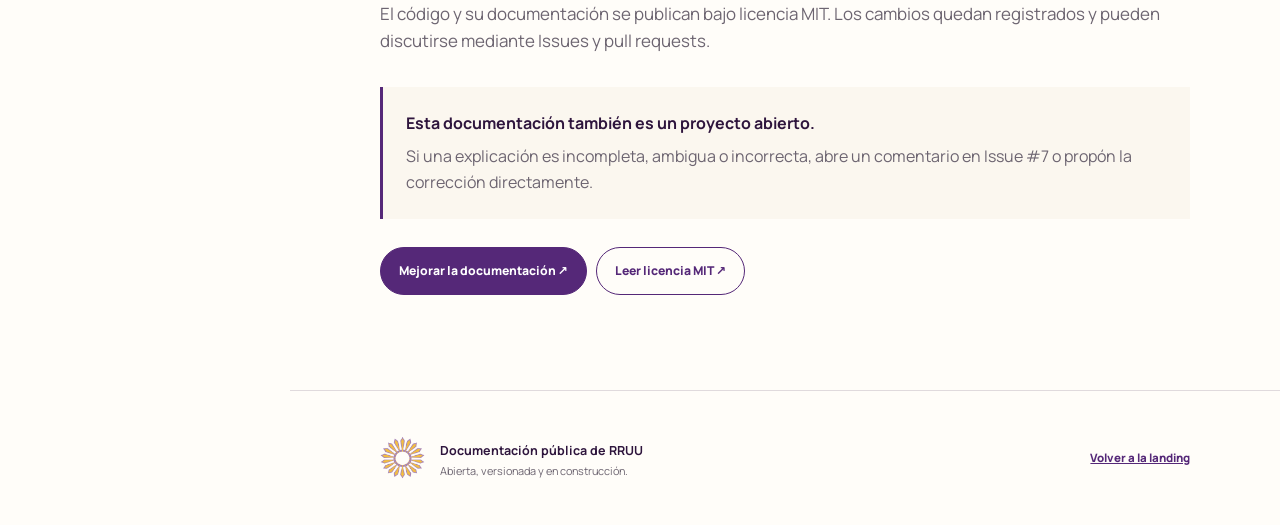
==== commit de664695: "Publicar contacto institucional" ====
--- a/docs/index.html
+++ b/docs/index.html
@@ -286,6 +286,10 @@
             <div><strong>Construir</strong><p>Trabaja en código, diseño, documentación, datos o facilitación comunitaria.</p></div>
             <div><strong>Revisar</strong><p>Señala riesgos, conflictos de interés, barreras de acceso o resultados no demostrados.</p></div>
           </div>
+          <div class="callout">
+            <strong>Contacto institucional</strong>
+            <p>Para preguntas, propuestas o colaboraciones, escribe a <a href="mailto:hola@republicasunidas.org">hola@republicasunidas.org</a>.</p>
+          </div>
           <div class="doc-actions">
             <a class="button primary" href="https://github.com/republicasunidas/republicas-unidas/issues/new?template=project-proposal.yml" target="_blank" rel="noreferrer">Abrir una propuesta ↗</a>
             <a class="button secondary" href="https://github.com/republicasunidas/republicas-unidas/blob/main/CONTRIBUTING.md" target="_blank" rel="noreferrer">Guía de contribución ↗</a>
--- a/docs/styles.css
+++ b/docs/styles.css
@@ -82,6 +82,7 @@
 .callout { margin-top: 32px; padding: 23px; border-left: 3px solid var(--gold); background: var(--ivory); }
 .callout strong { color: var(--violet-dark); }
 .callout p { margin: 6px 0 0; color: var(--muted); }
+.callout a { color: var(--violet); font-weight: 800; }
 .source-callout { border-color: var(--violet); }
 details { margin-top: 28px; border: 1px solid var(--line); border-radius: 14px; background: var(--ivory); }
 summary { padding: 17px 19px; color: var(--violet-dark); font-weight: 800; cursor: pointer; }
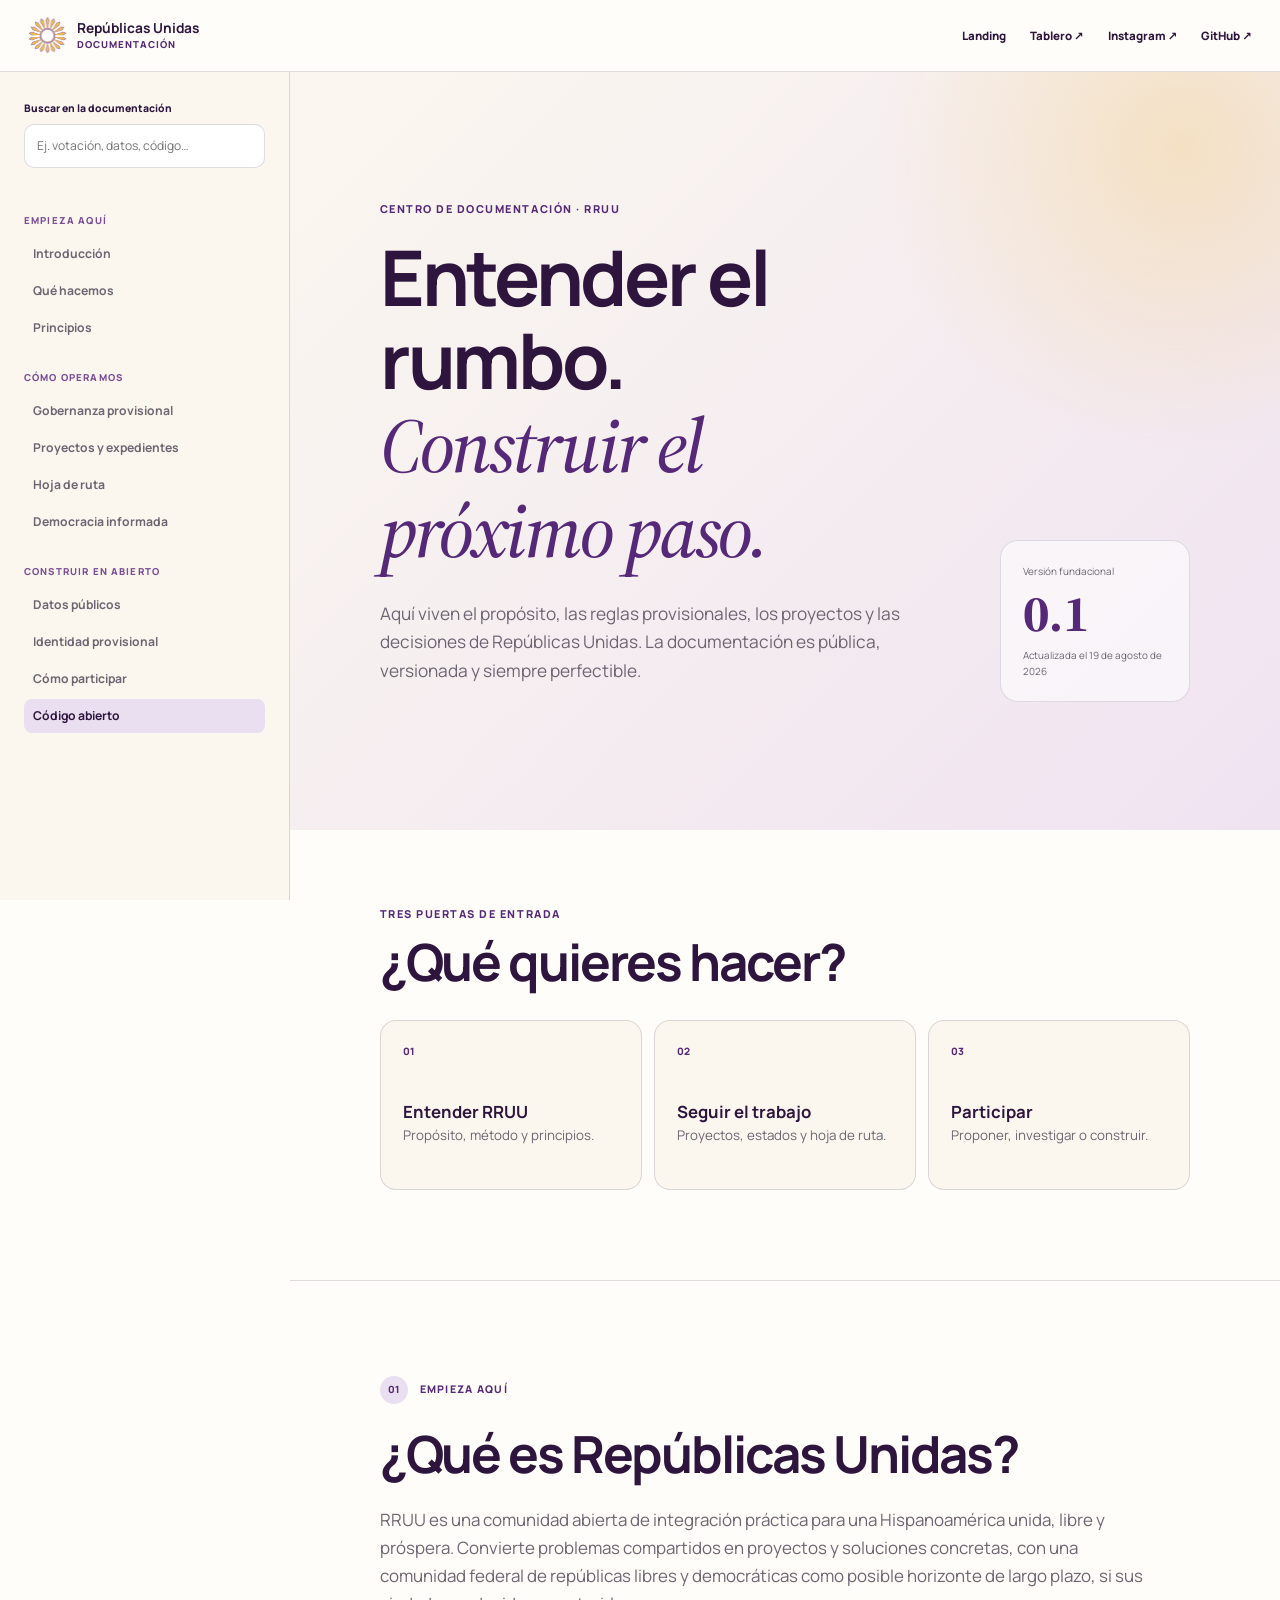
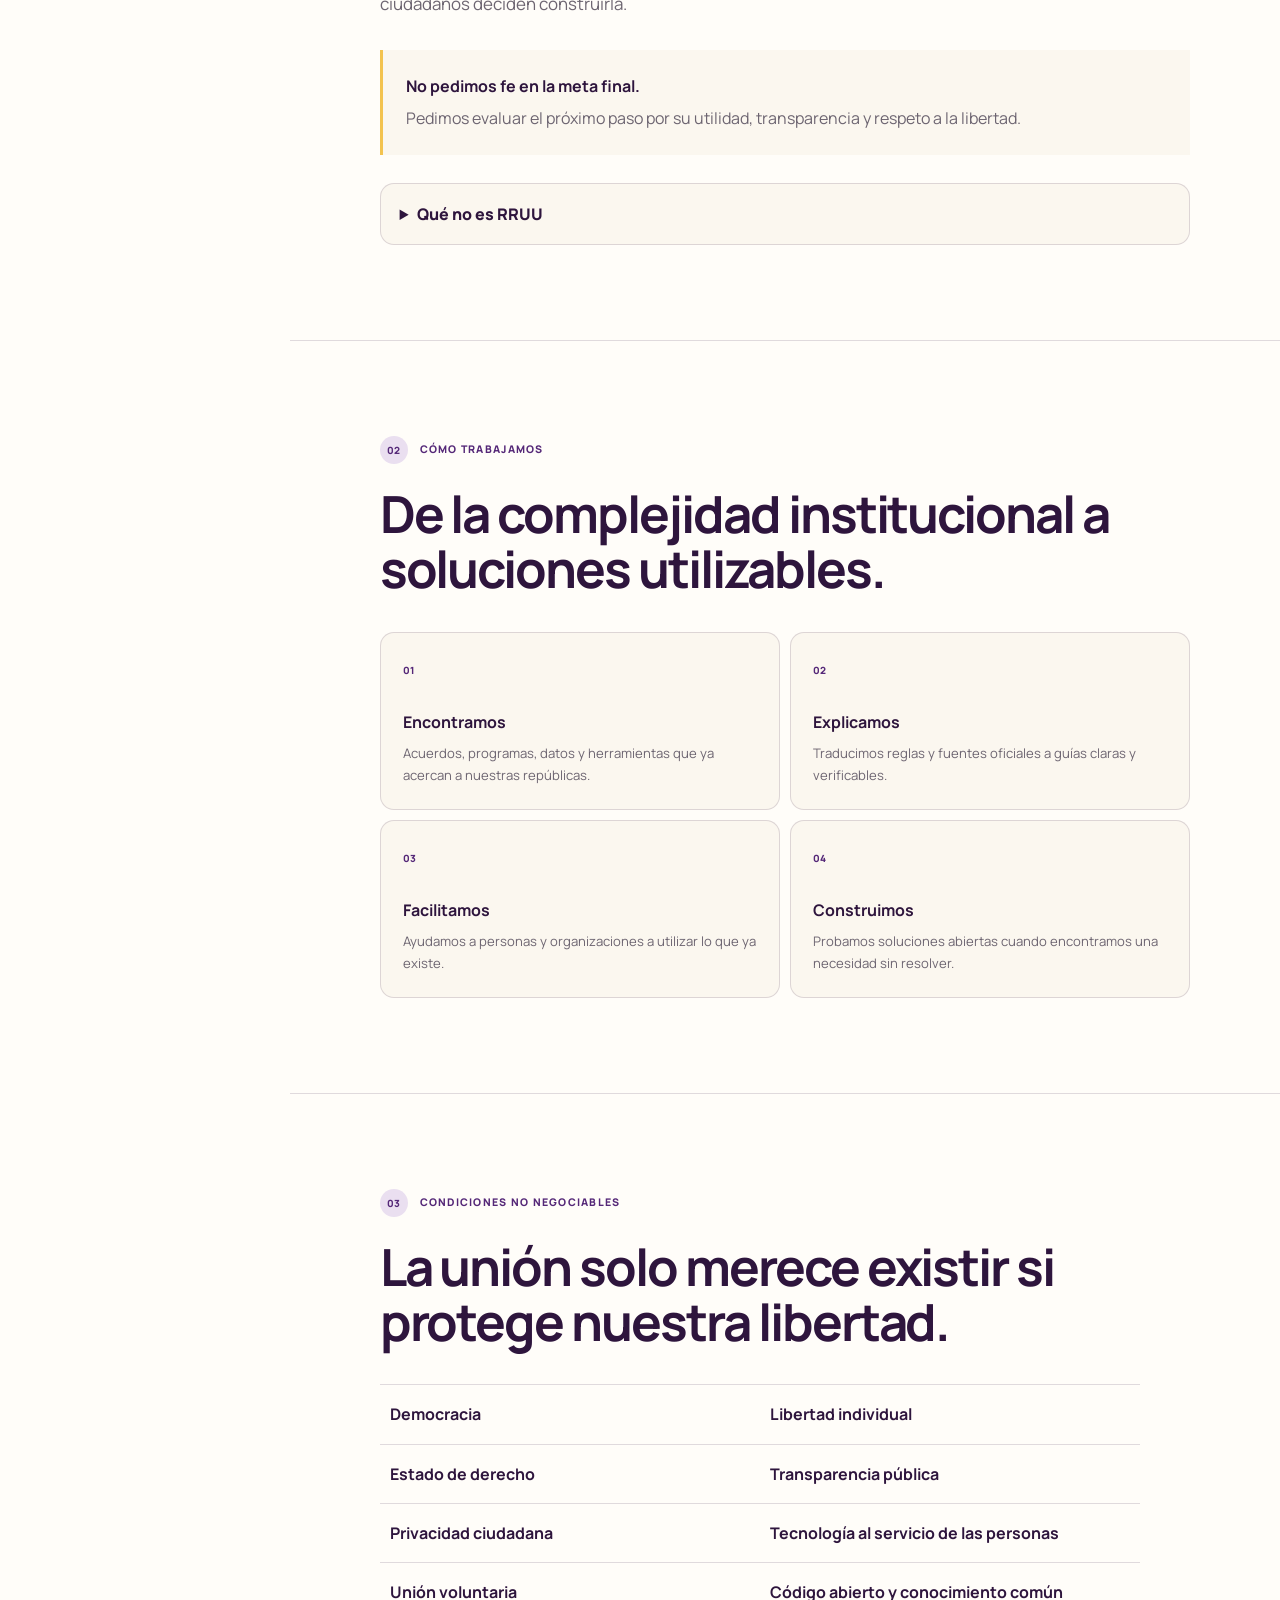
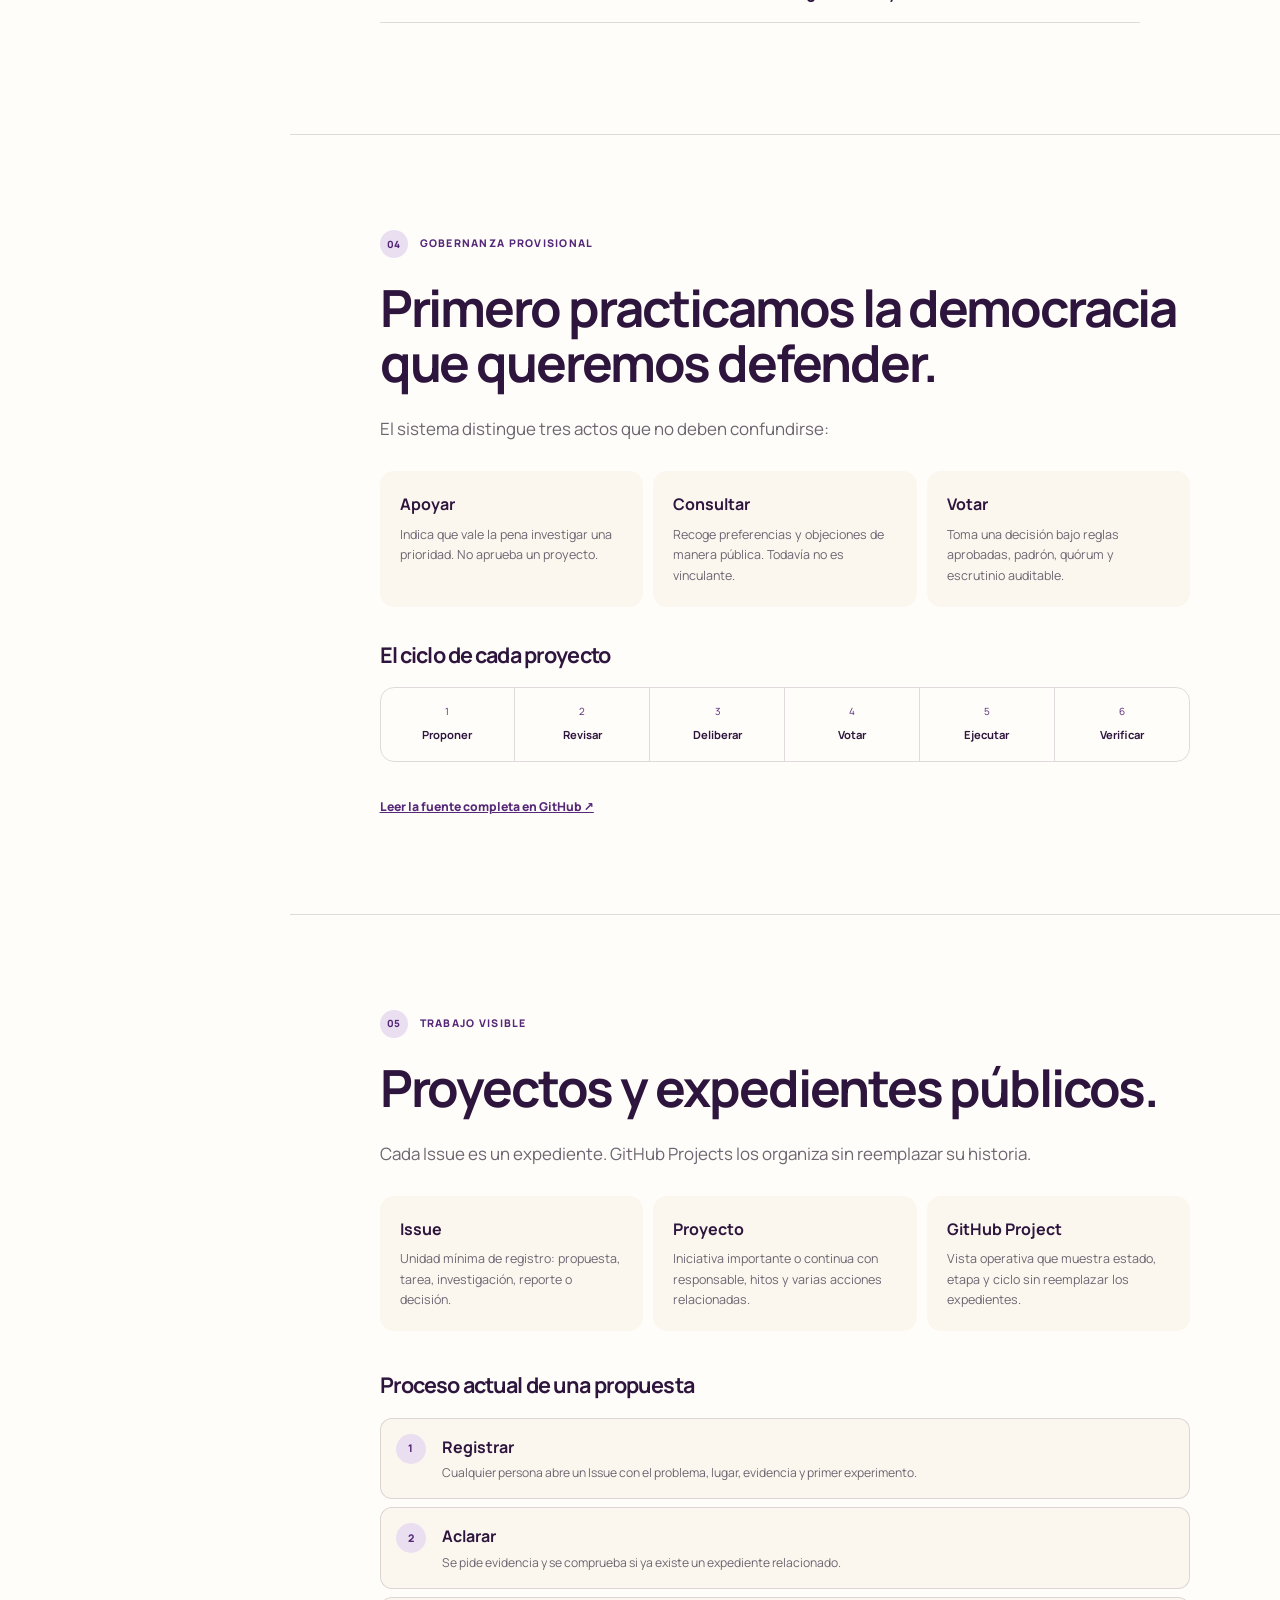
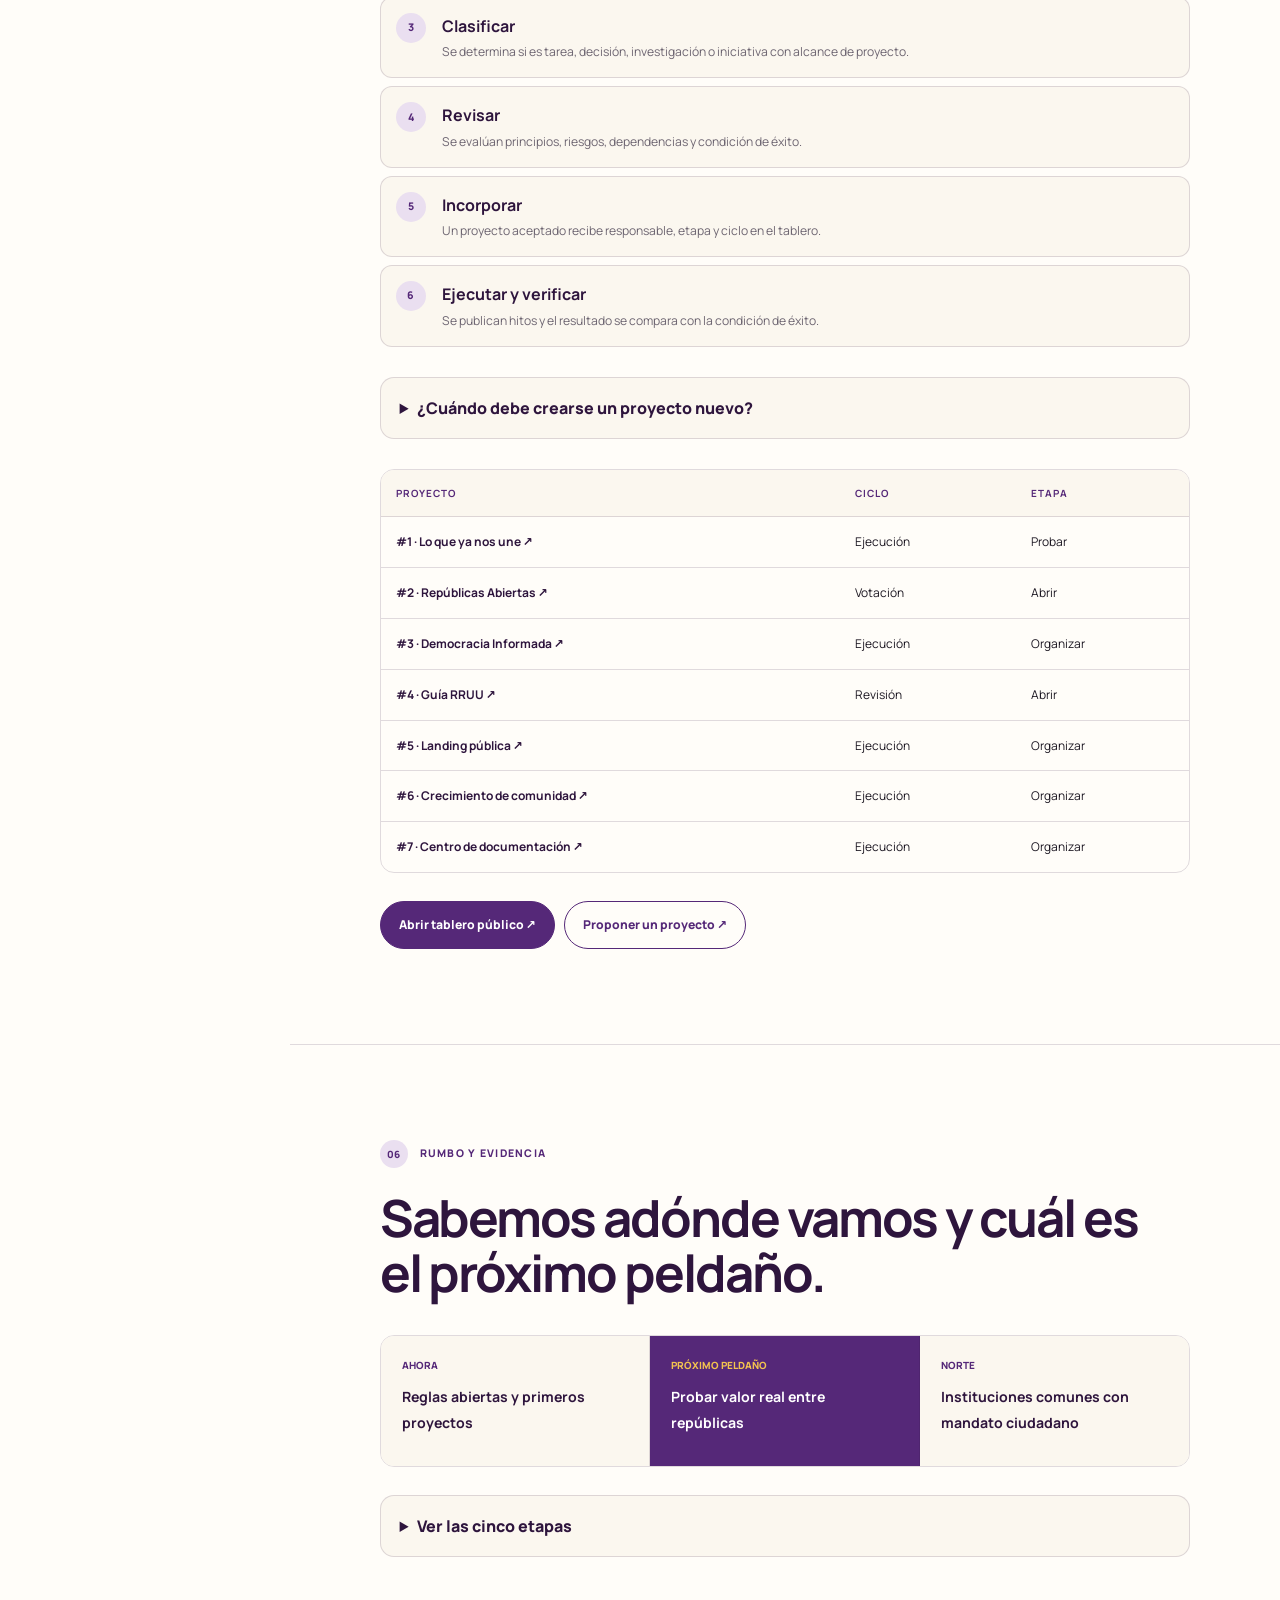
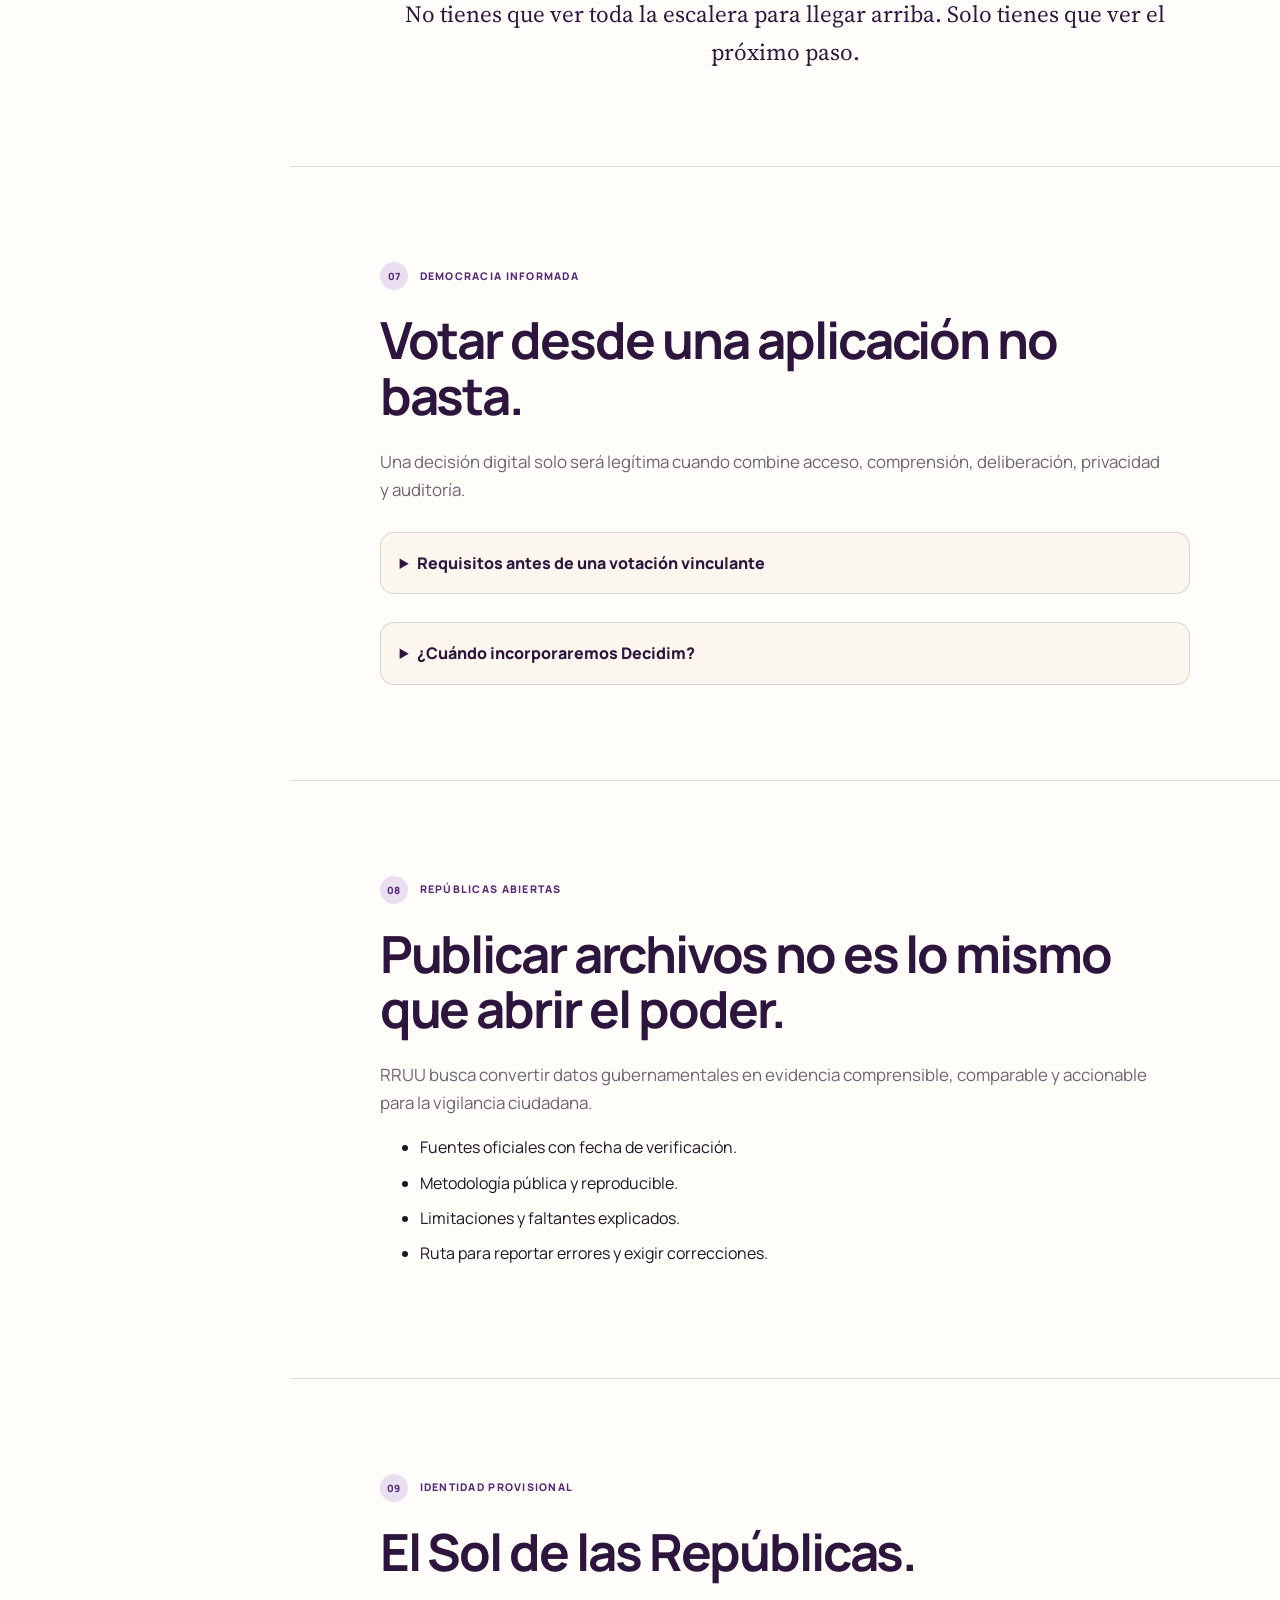
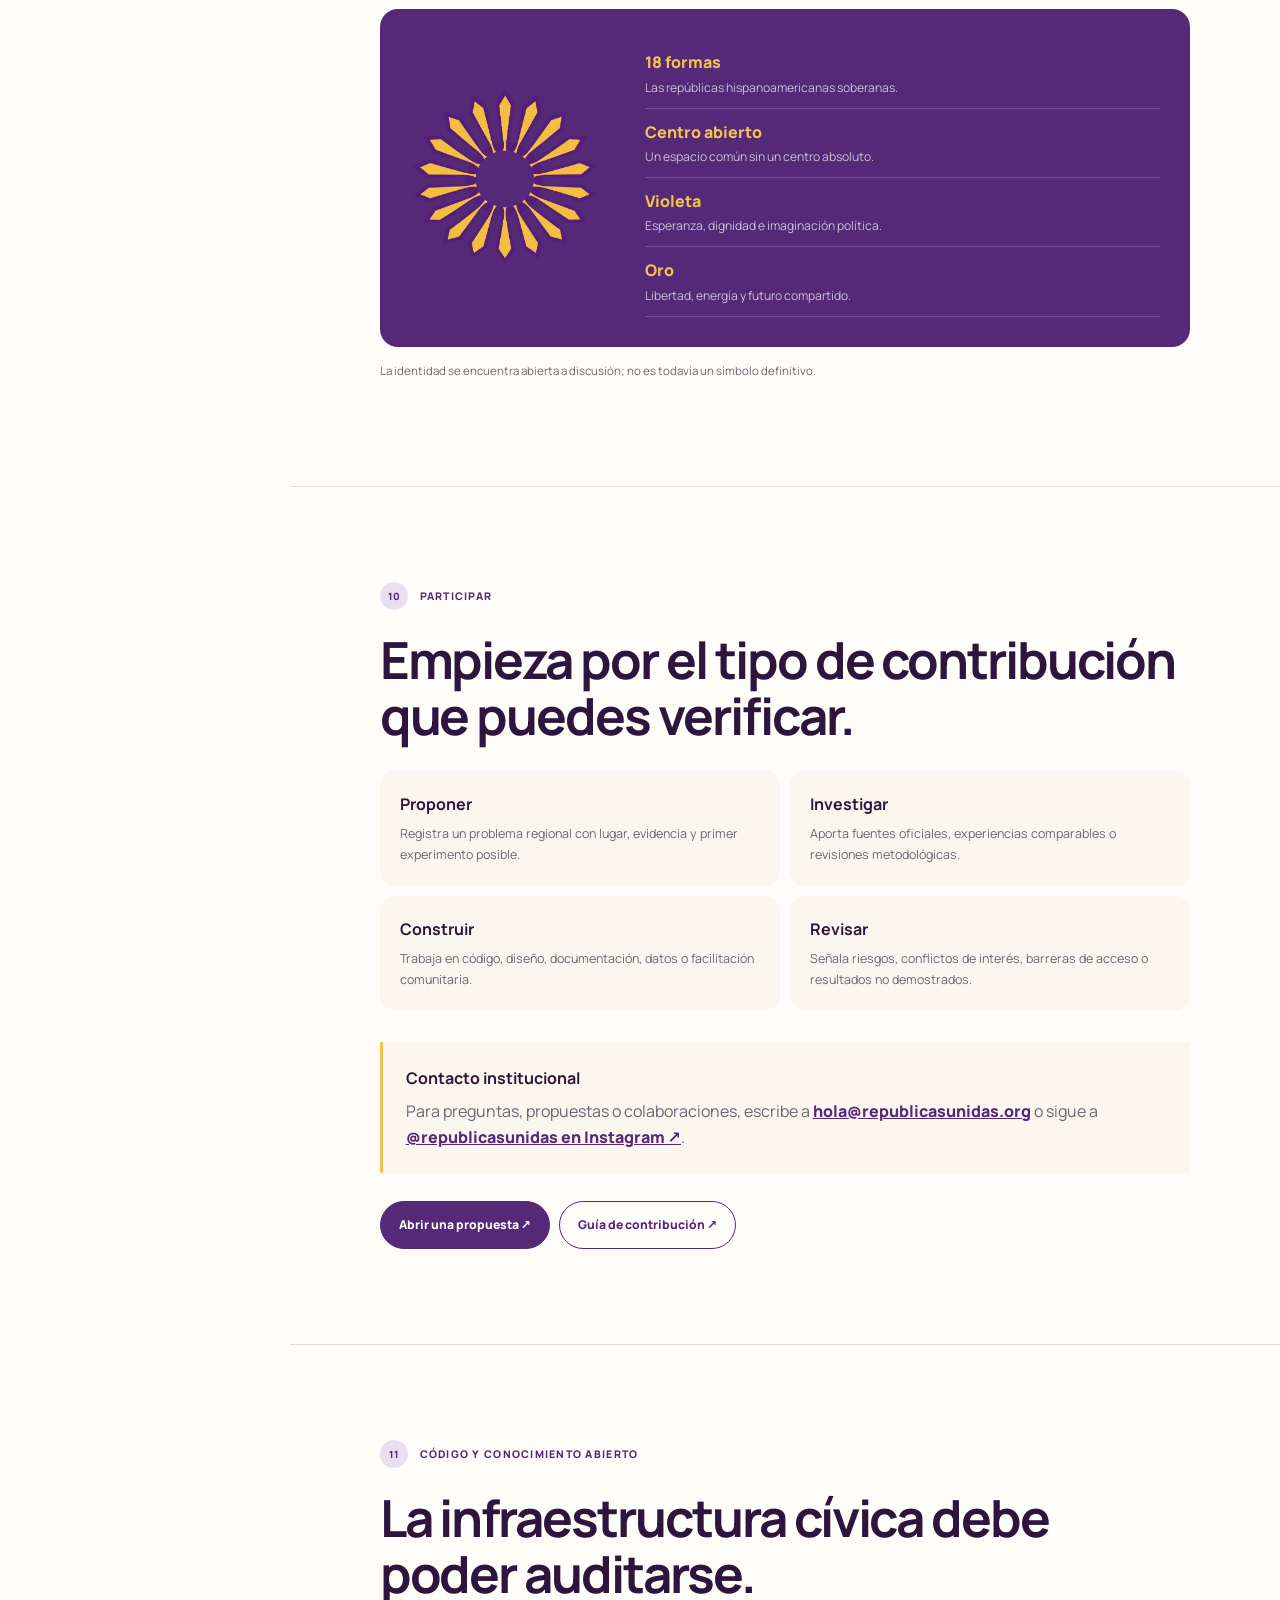
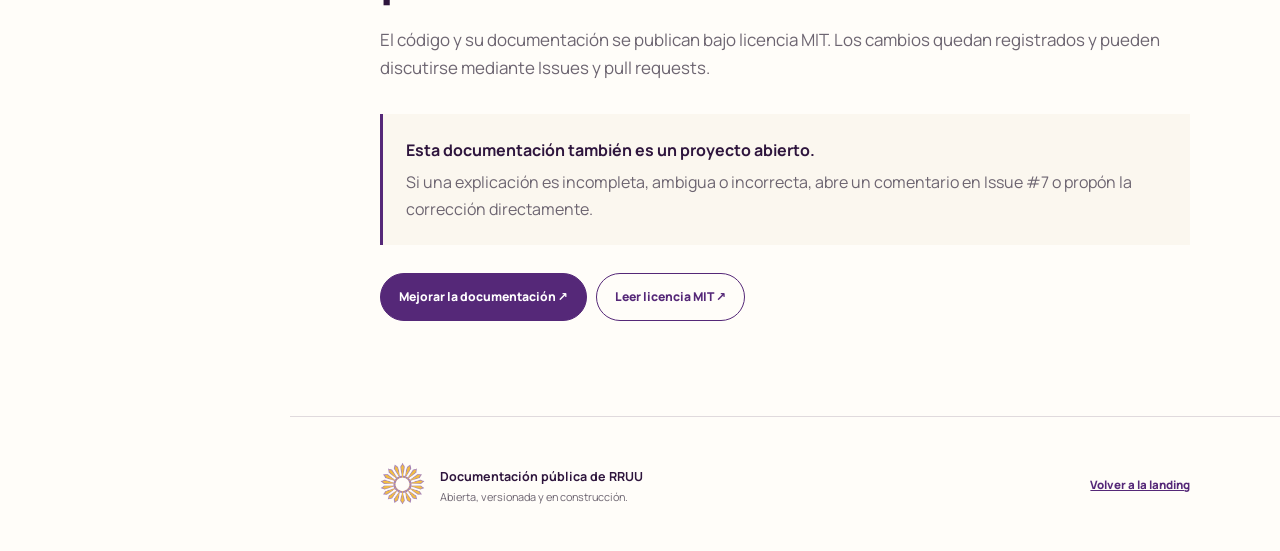
==== commit e1c44d7e: "Añadir Instagram al sitio" ====
--- a/docs/index.html
+++ b/docs/index.html
@@ -7,6 +7,7 @@
     <meta name="theme-color" content="#552878" />
     <title>Documentación — Repúblicas Unidas</title>
     <link rel="icon" href="../assets/sol-de-las-republicas.png" />
+    <link rel="me" href="https://www.instagram.com/republicasunidas" />
     <link rel="preconnect" href="https://fonts.googleapis.com" />
     <link rel="preconnect" href="https://fonts.gstatic.com" crossorigin />
     <link href="https://fonts.googleapis.com/css2?family=Manrope:wght@400;500;600;700;800&family=Source+Serif+4:opsz,wght@8..60,500;8..60,600&display=swap" rel="stylesheet" />
@@ -23,6 +24,7 @@
       <nav aria-label="Enlaces globales">
         <a href="../">Landing</a>
         <a href="https://github.com/orgs/republicasunidas/projects/2" target="_blank" rel="noreferrer">Tablero ↗</a>
+        <a href="https://www.instagram.com/republicasunidas" target="_blank" rel="me noreferrer">Instagram ↗</a>
         <a href="https://github.com/republicasunidas/republicas-unidas" target="_blank" rel="noreferrer">GitHub ↗</a>
       </nav>
     </header>
@@ -288,7 +290,7 @@
           </div>
           <div class="callout">
             <strong>Contacto institucional</strong>
-            <p>Para preguntas, propuestas o colaboraciones, escribe a <a href="mailto:hola@republicasunidas.org">hola@republicasunidas.org</a>.</p>
+            <p>Para preguntas, propuestas o colaboraciones, escribe a <a href="mailto:hola@republicasunidas.org">hola@republicasunidas.org</a> o sigue a <a href="https://www.instagram.com/republicasunidas" target="_blank" rel="me noreferrer">@republicasunidas en Instagram ↗</a>.</p>
           </div>
           <div class="doc-actions">
             <a class="button primary" href="https://github.com/republicasunidas/republicas-unidas/issues/new?template=project-proposal.yml" target="_blank" rel="noreferrer">Abrir una propuesta ↗</a>
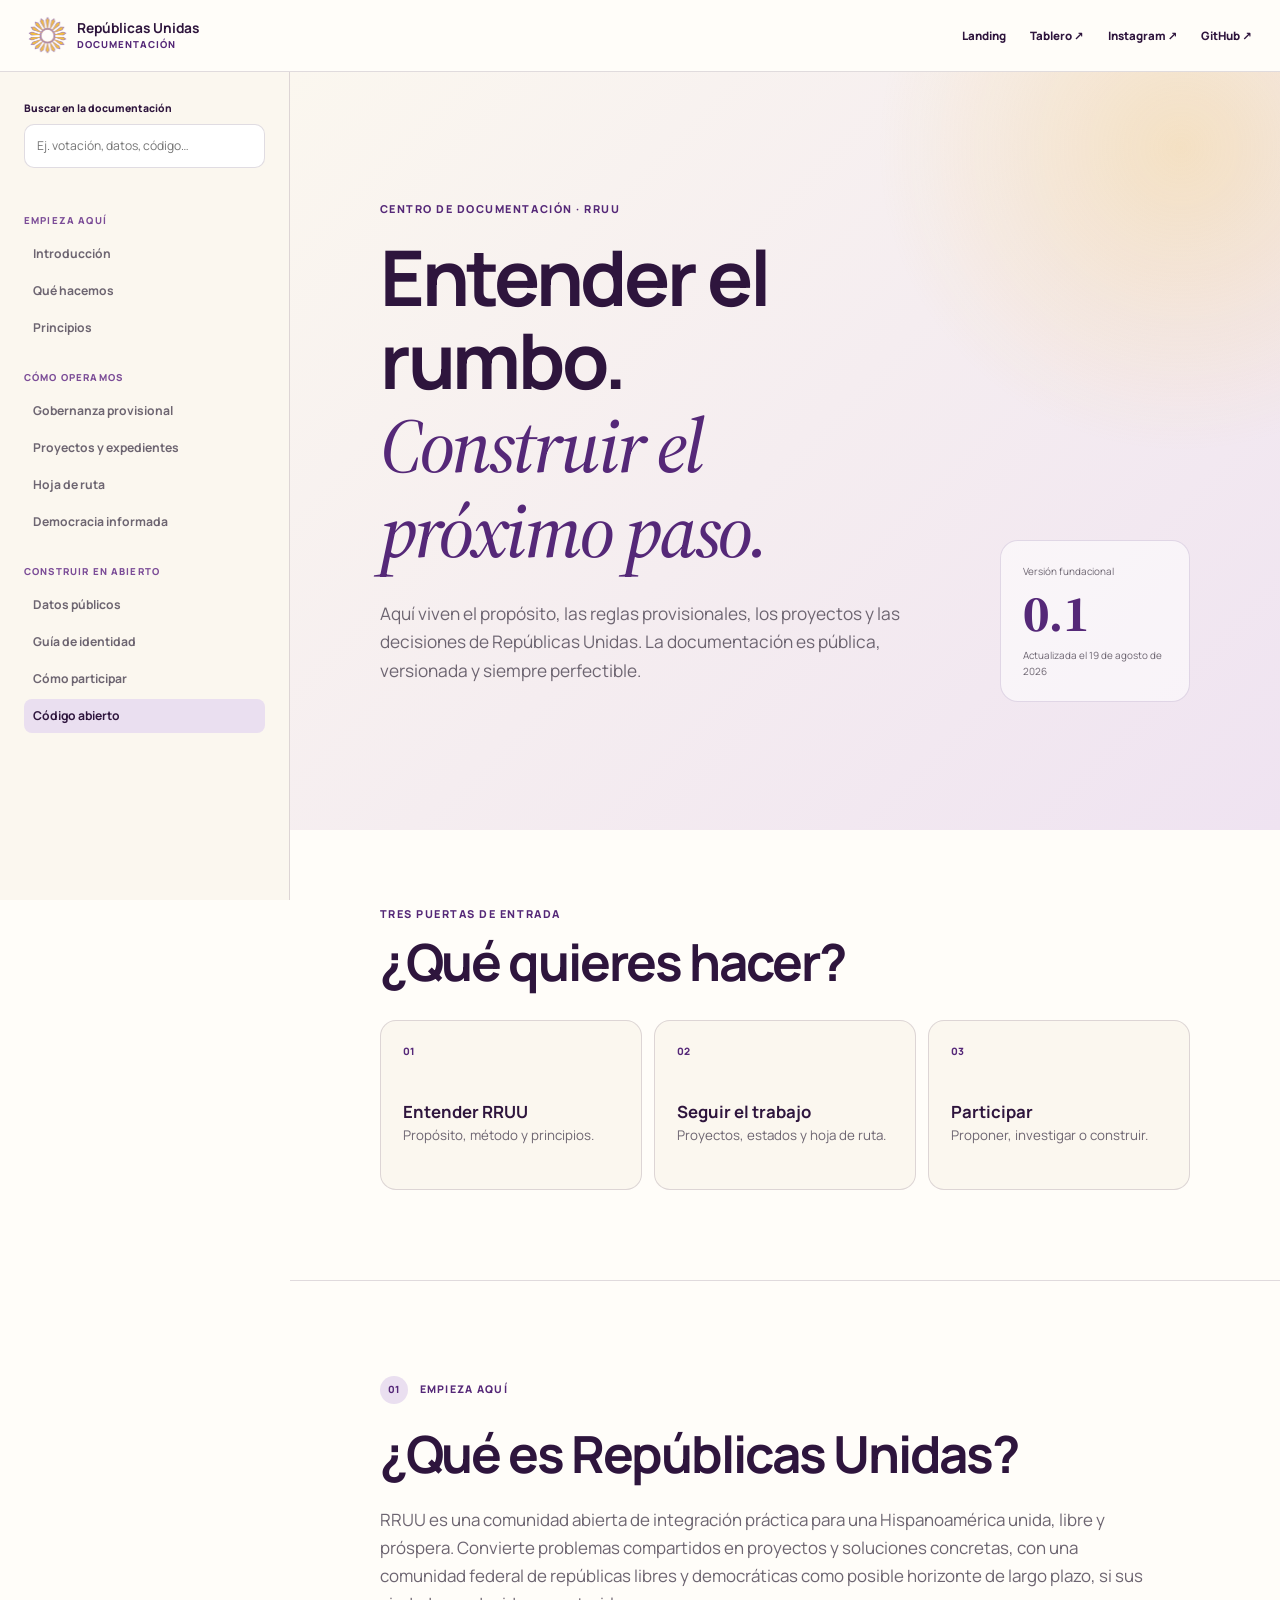
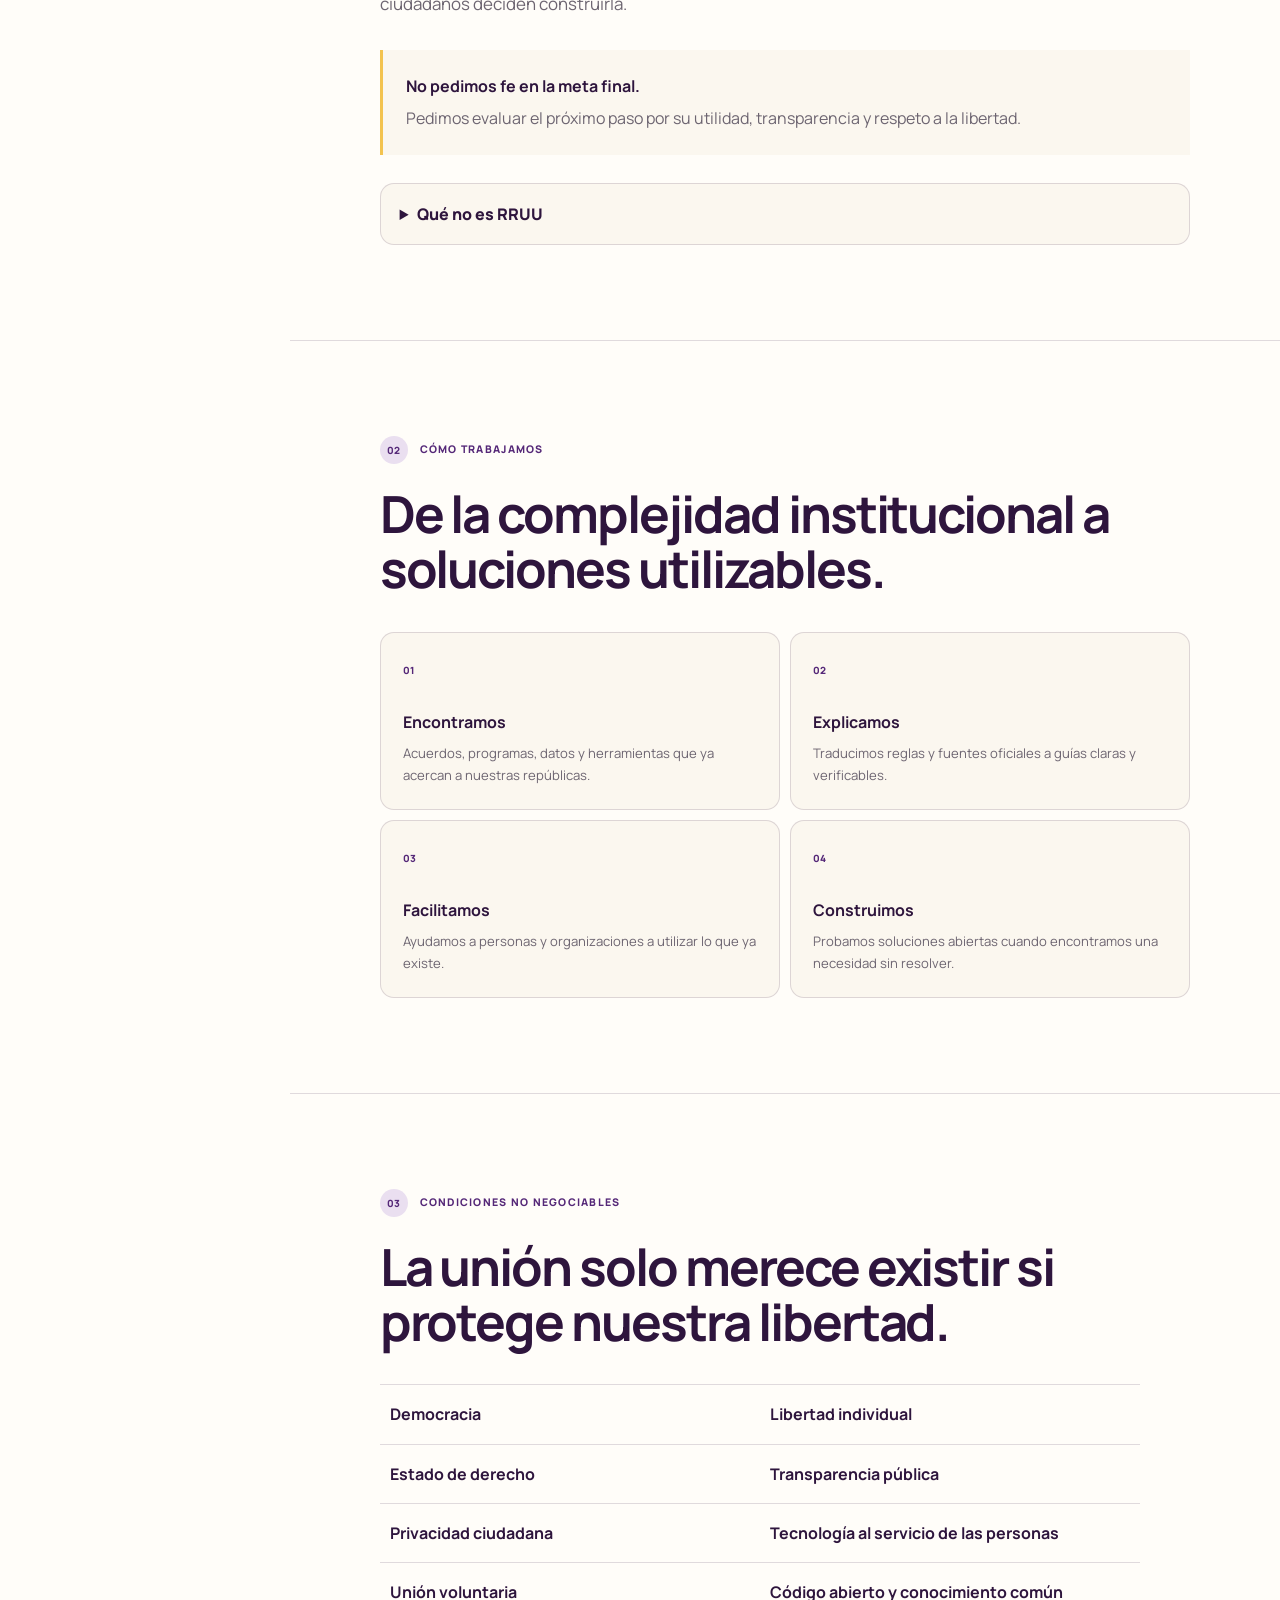
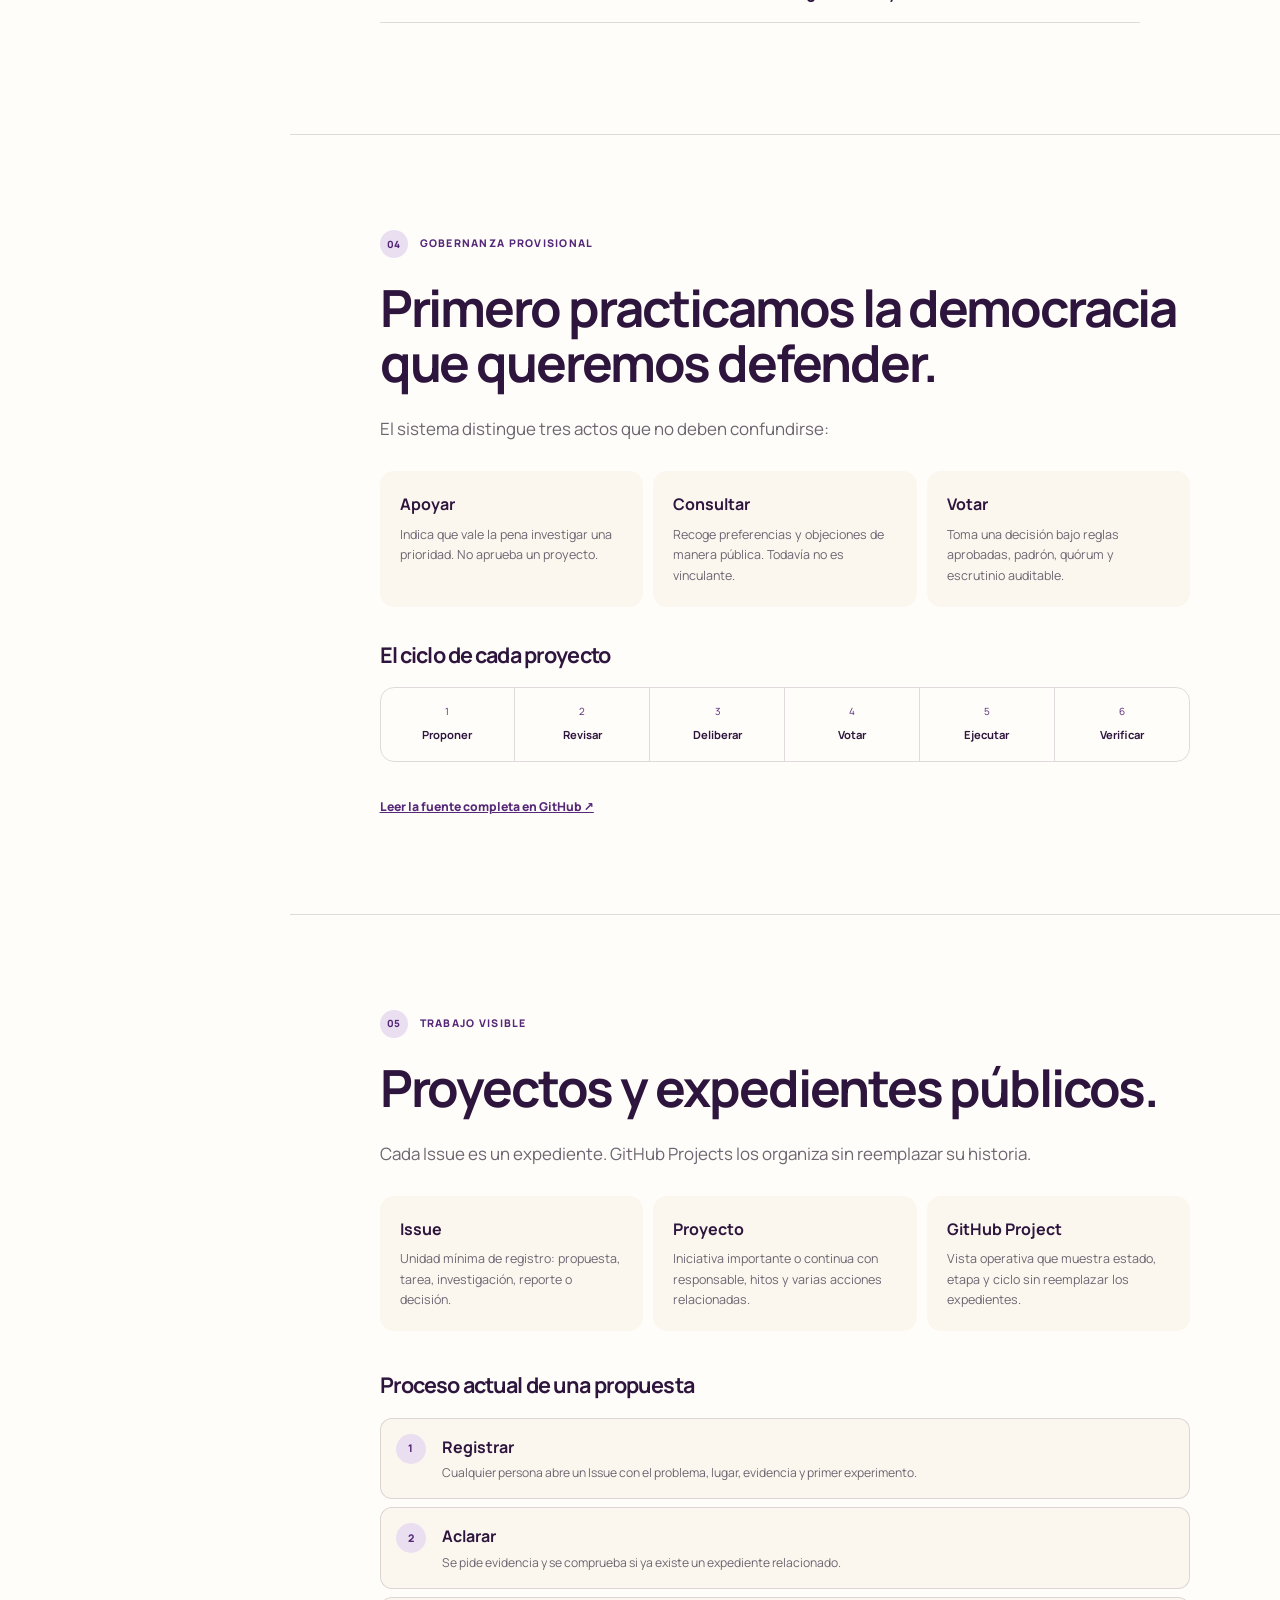
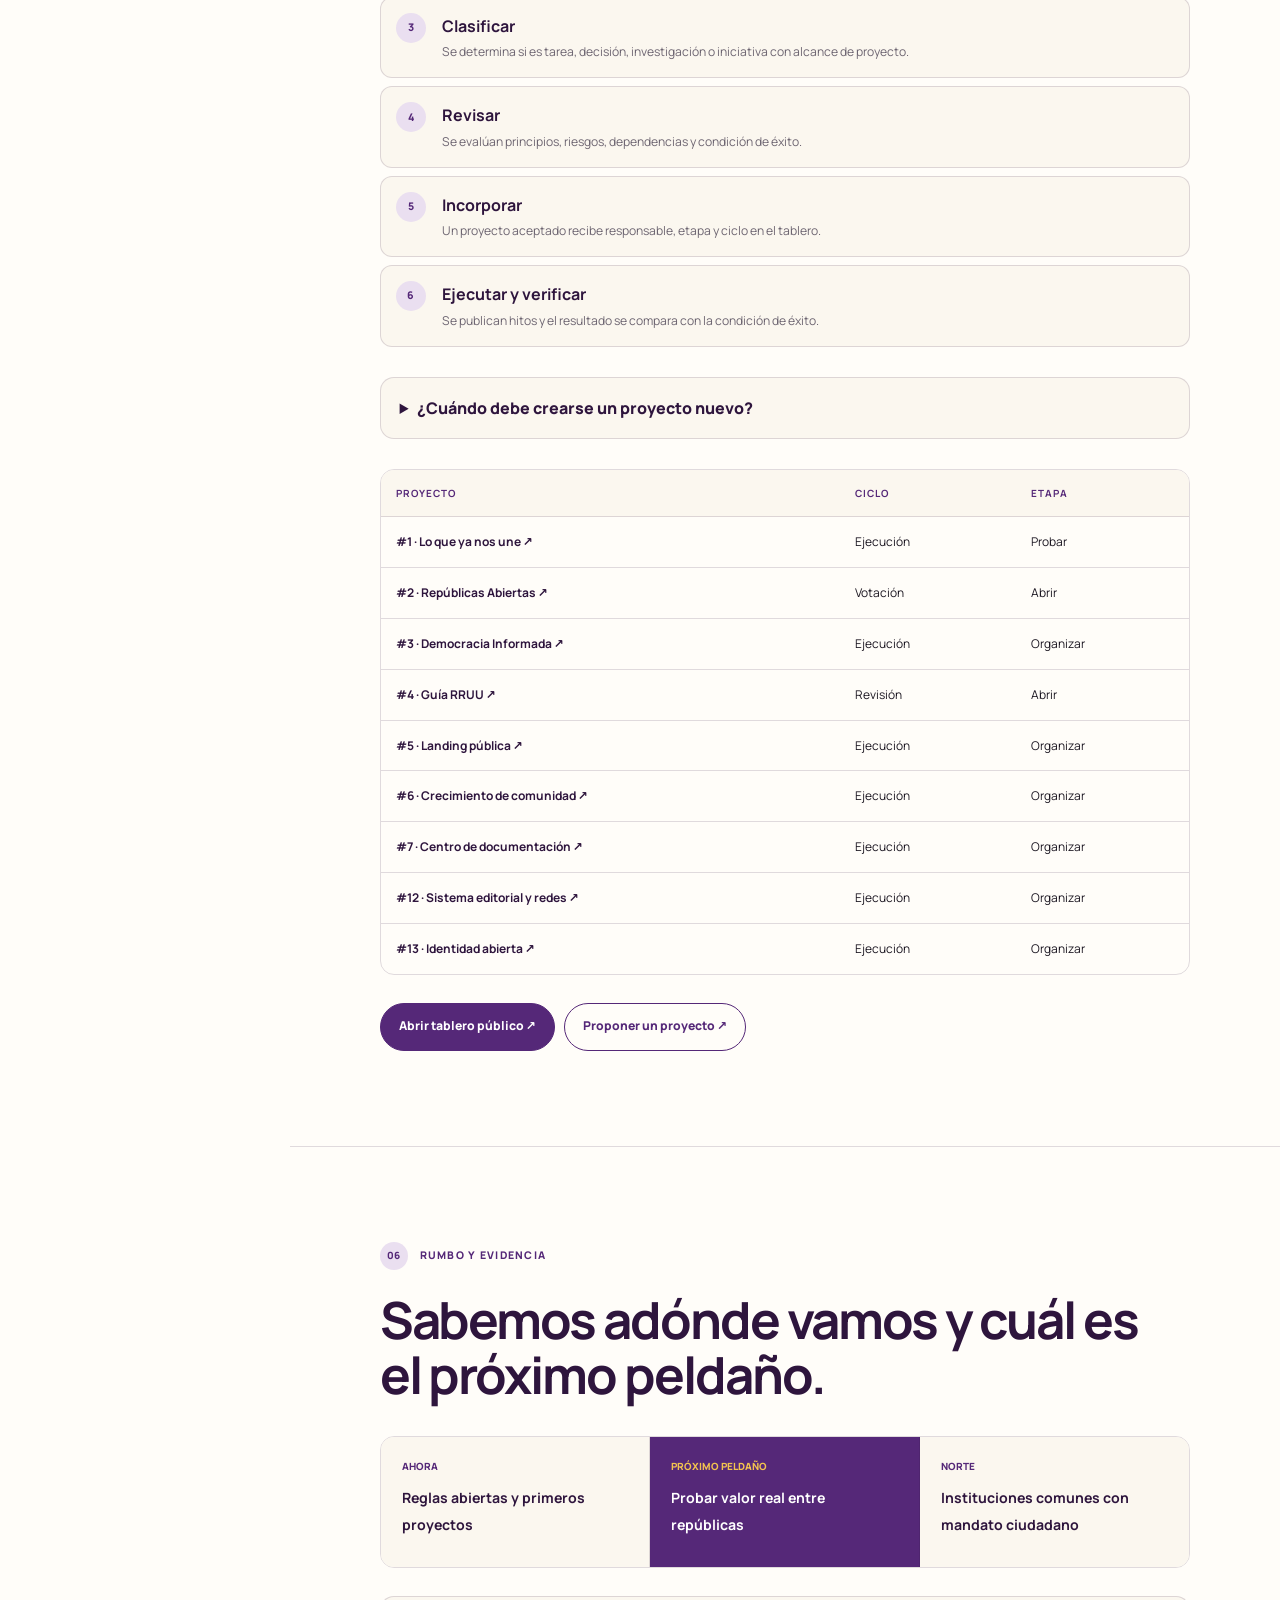
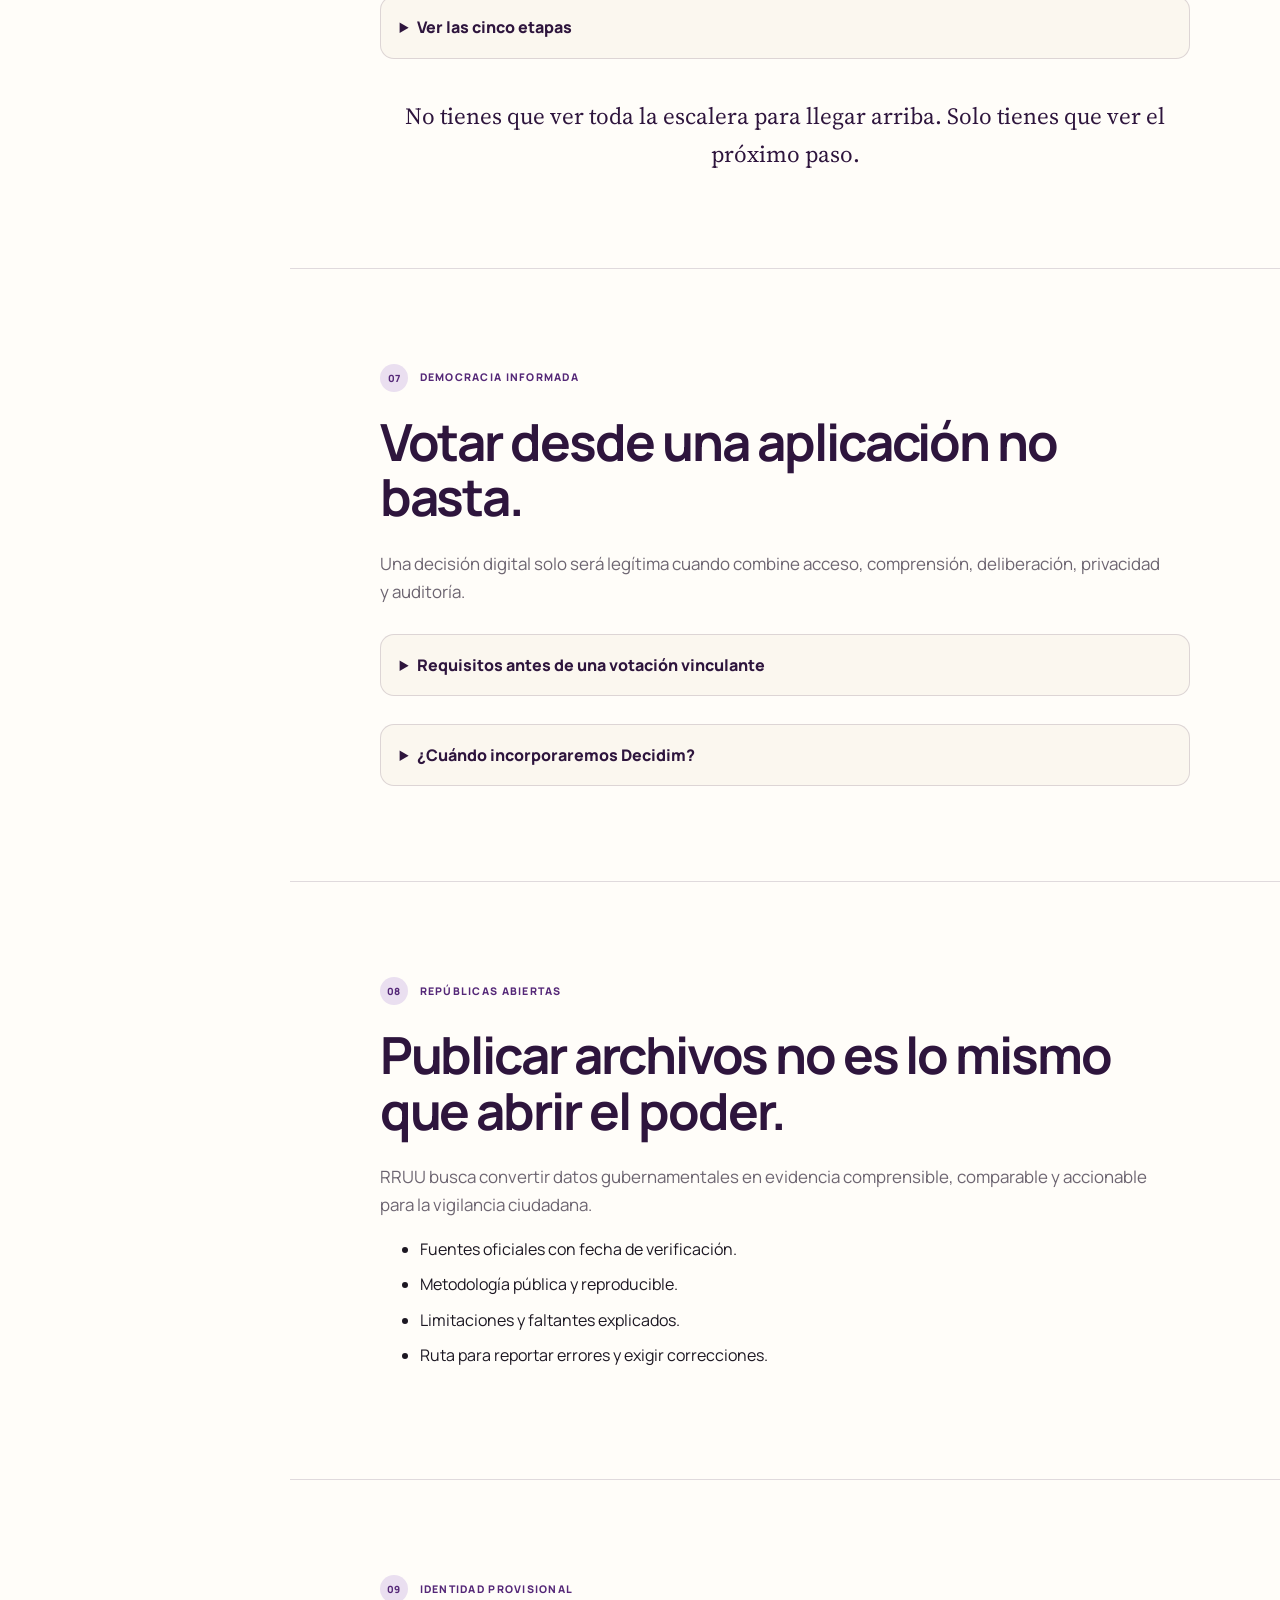
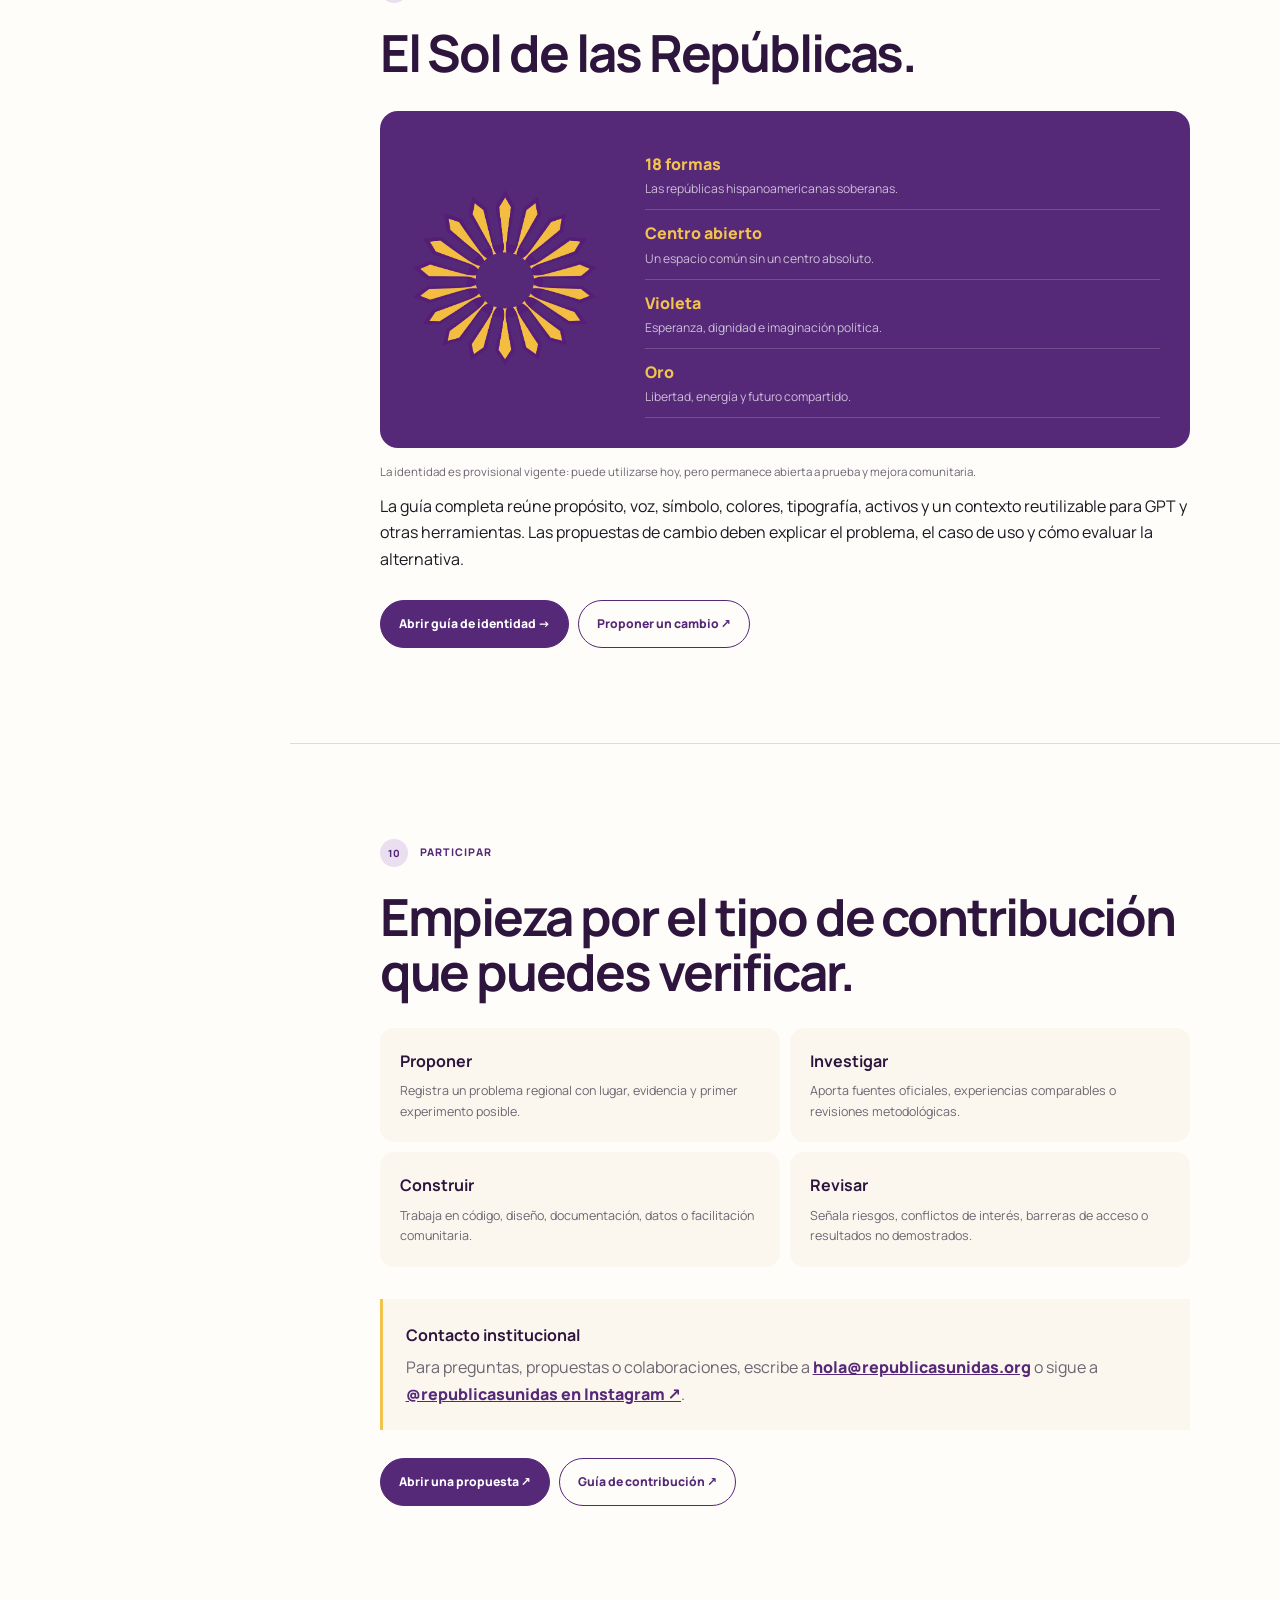
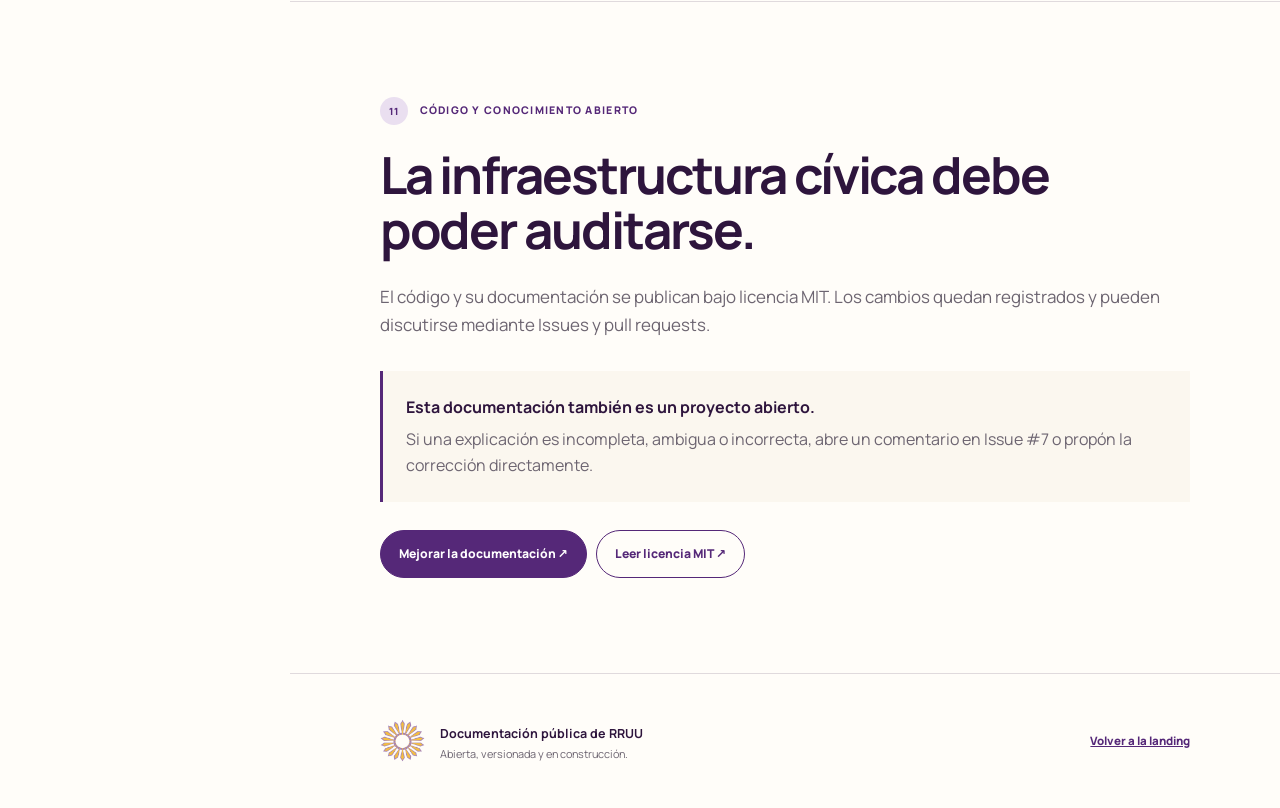
==== commit d33b9a40: "Crear sistema editorial e identidad abierta" ====
--- a/docs/index.html
+++ b/docs/index.html
@@ -56,7 +56,7 @@
           <div>
             <span>Construir en abierto</span>
             <a href="#datos">Datos públicos</a>
-            <a href="#identidad">Identidad provisional</a>
+            <a href="#identidad">Guía de identidad</a>
             <a href="#participar">Cómo participar</a>
             <a href="#codigo-abierto">Código abierto</a>
           </div>
@@ -196,6 +196,8 @@
                 <tr><td><a href="https://github.com/republicasunidas/republicas-unidas/issues/5" target="_blank" rel="noreferrer">#5 · Landing pública ↗</a></td><td>Ejecución</td><td>Organizar</td></tr>
                 <tr><td><a href="https://github.com/republicasunidas/republicas-unidas/issues/6" target="_blank" rel="noreferrer">#6 · Crecimiento de comunidad ↗</a></td><td>Ejecución</td><td>Organizar</td></tr>
                 <tr><td><a href="https://github.com/republicasunidas/republicas-unidas/issues/7" target="_blank" rel="noreferrer">#7 · Centro de documentación ↗</a></td><td>Ejecución</td><td>Organizar</td></tr>
+                <tr><td><a href="https://github.com/republicasunidas/republicas-unidas/issues/12" target="_blank" rel="noreferrer">#12 · Sistema editorial y redes ↗</a></td><td>Ejecución</td><td>Organizar</td></tr>
+                <tr><td><a href="https://github.com/republicasunidas/republicas-unidas/issues/13" target="_blank" rel="noreferrer">#13 · Identidad abierta ↗</a></td><td>Ejecución</td><td>Organizar</td></tr>
               </tbody>
             </table>
           </div>
@@ -276,7 +278,16 @@
               <div><dt>Oro</dt><dd>Libertad, energía y futuro compartido.</dd></div>
             </dl>
           </div>
-          <p class="note">La identidad se encuentra abierta a discusión; no es todavía un símbolo definitivo.</p>
+          <p class="note">La identidad es provisional vigente: puede utilizarse hoy, pero permanece abierta a prueba y mejora comunitaria.</p>
+          <p>
+            La guía completa reúne propósito, voz, símbolo, colores, tipografía, activos y un contexto
+            reutilizable para GPT y otras herramientas. Las propuestas de cambio deben explicar el
+            problema, el caso de uso y cómo evaluar la alternativa.
+          </p>
+          <div class="doc-actions">
+            <a class="button primary" href="../identidad/">Abrir guía de identidad →</a>
+            <a class="button secondary" href="https://github.com/republicasunidas/republicas-unidas/issues/new?template=identity-change.yml" target="_blank" rel="noreferrer">Proponer un cambio ↗</a>
+          </div>
         </article>
 
         <article id="participar" class="doc-section" data-doc-section>
